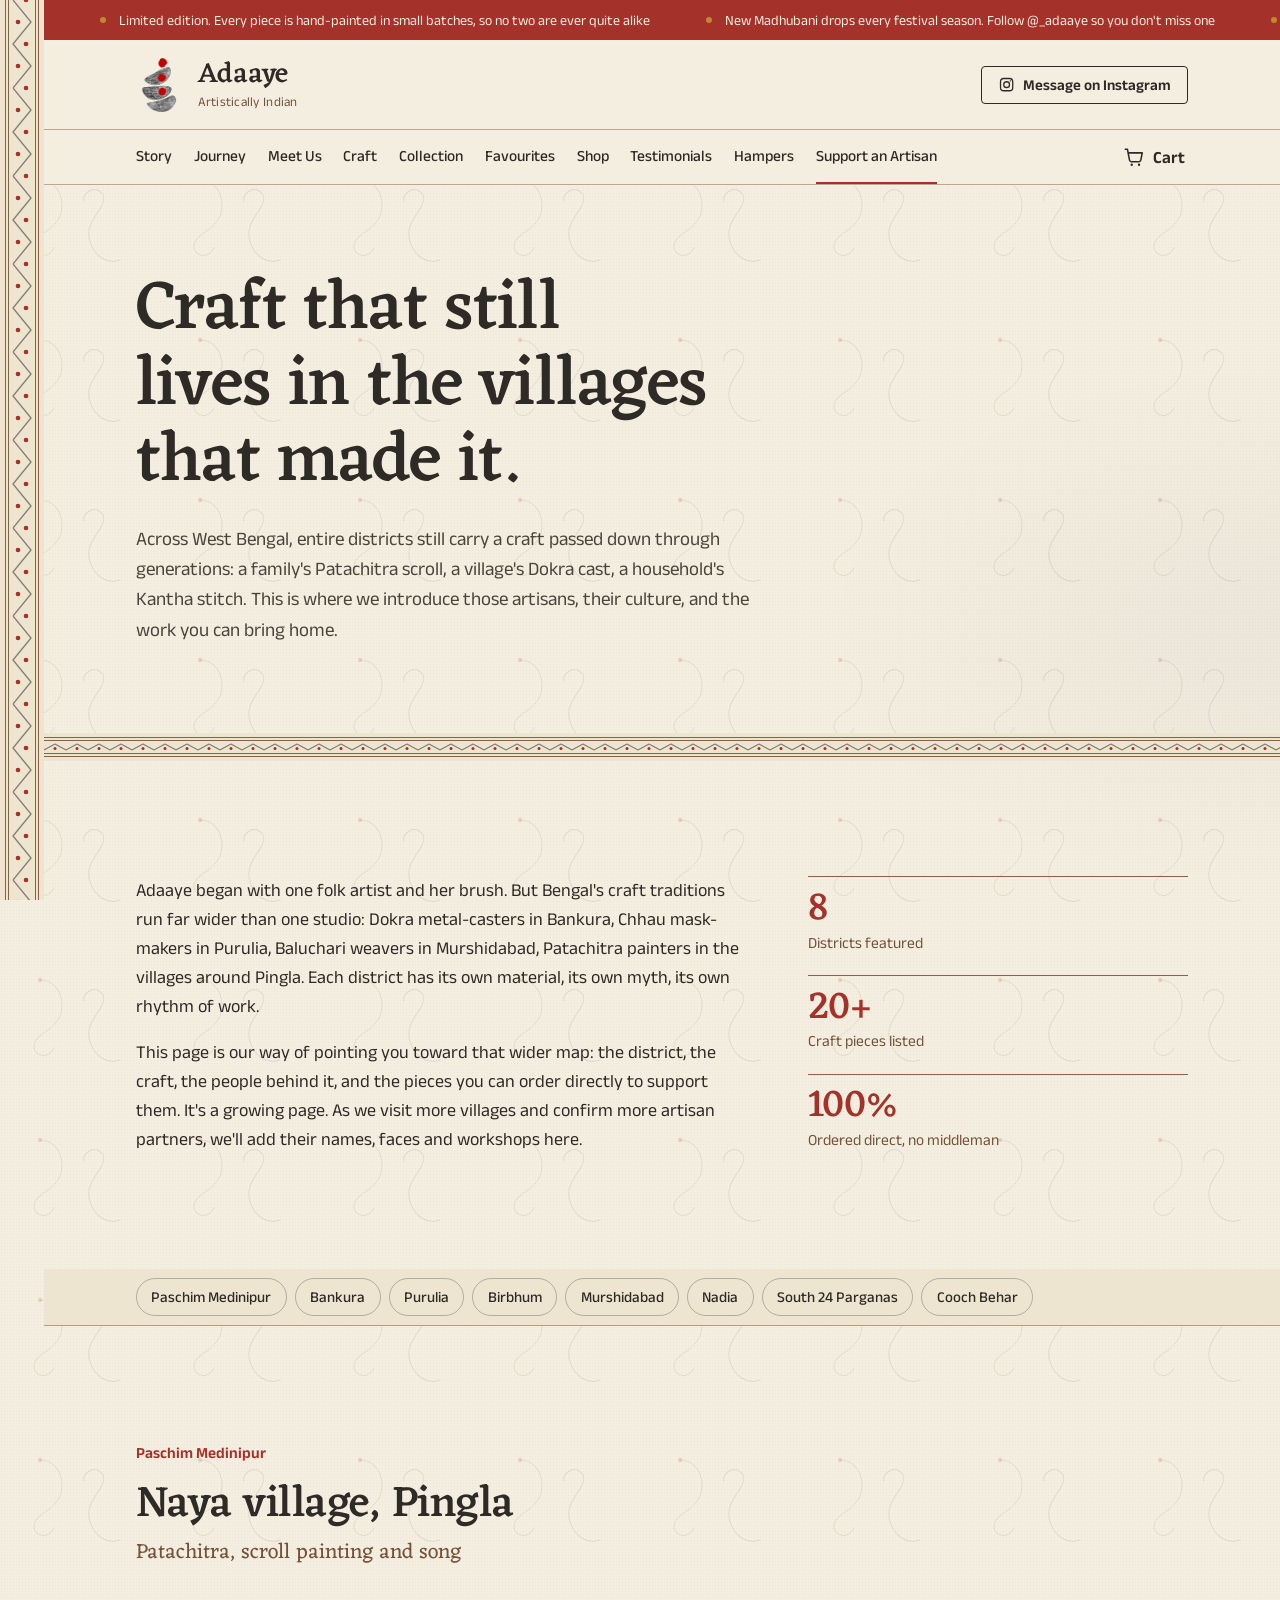
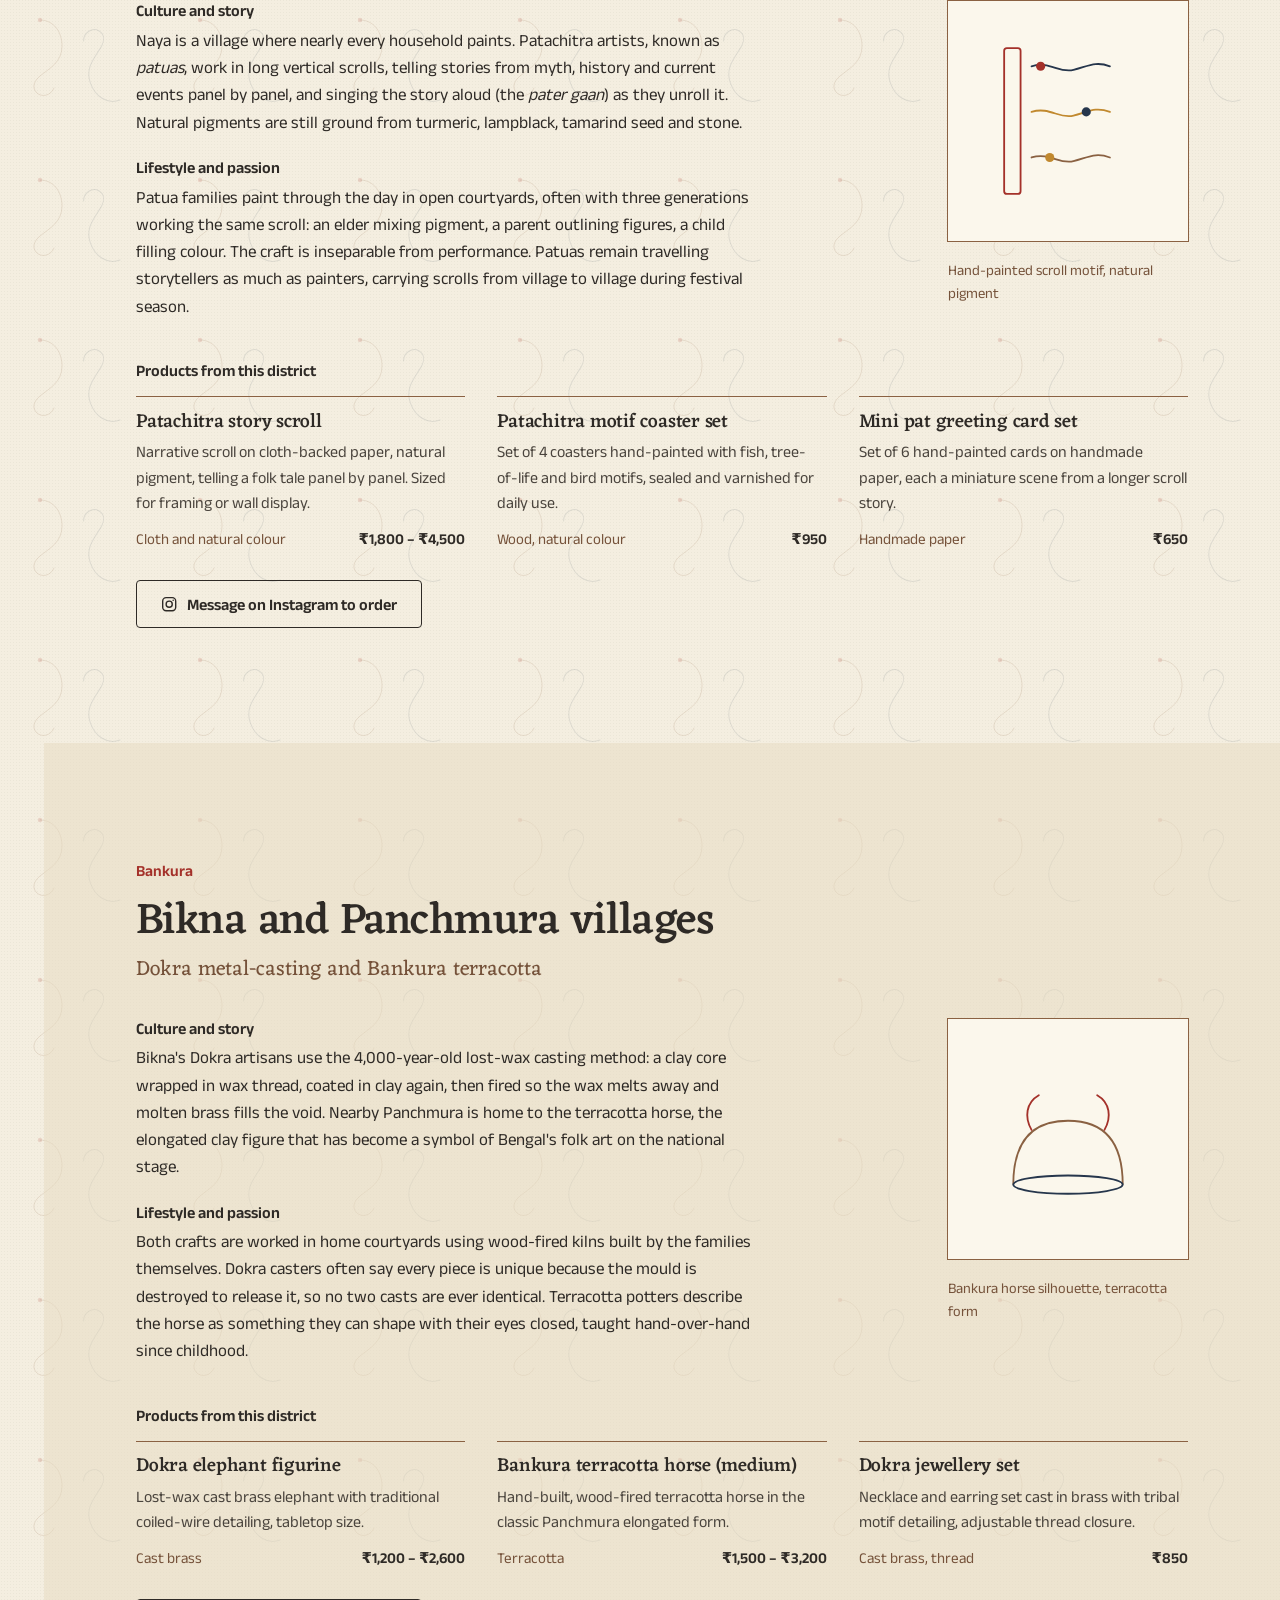
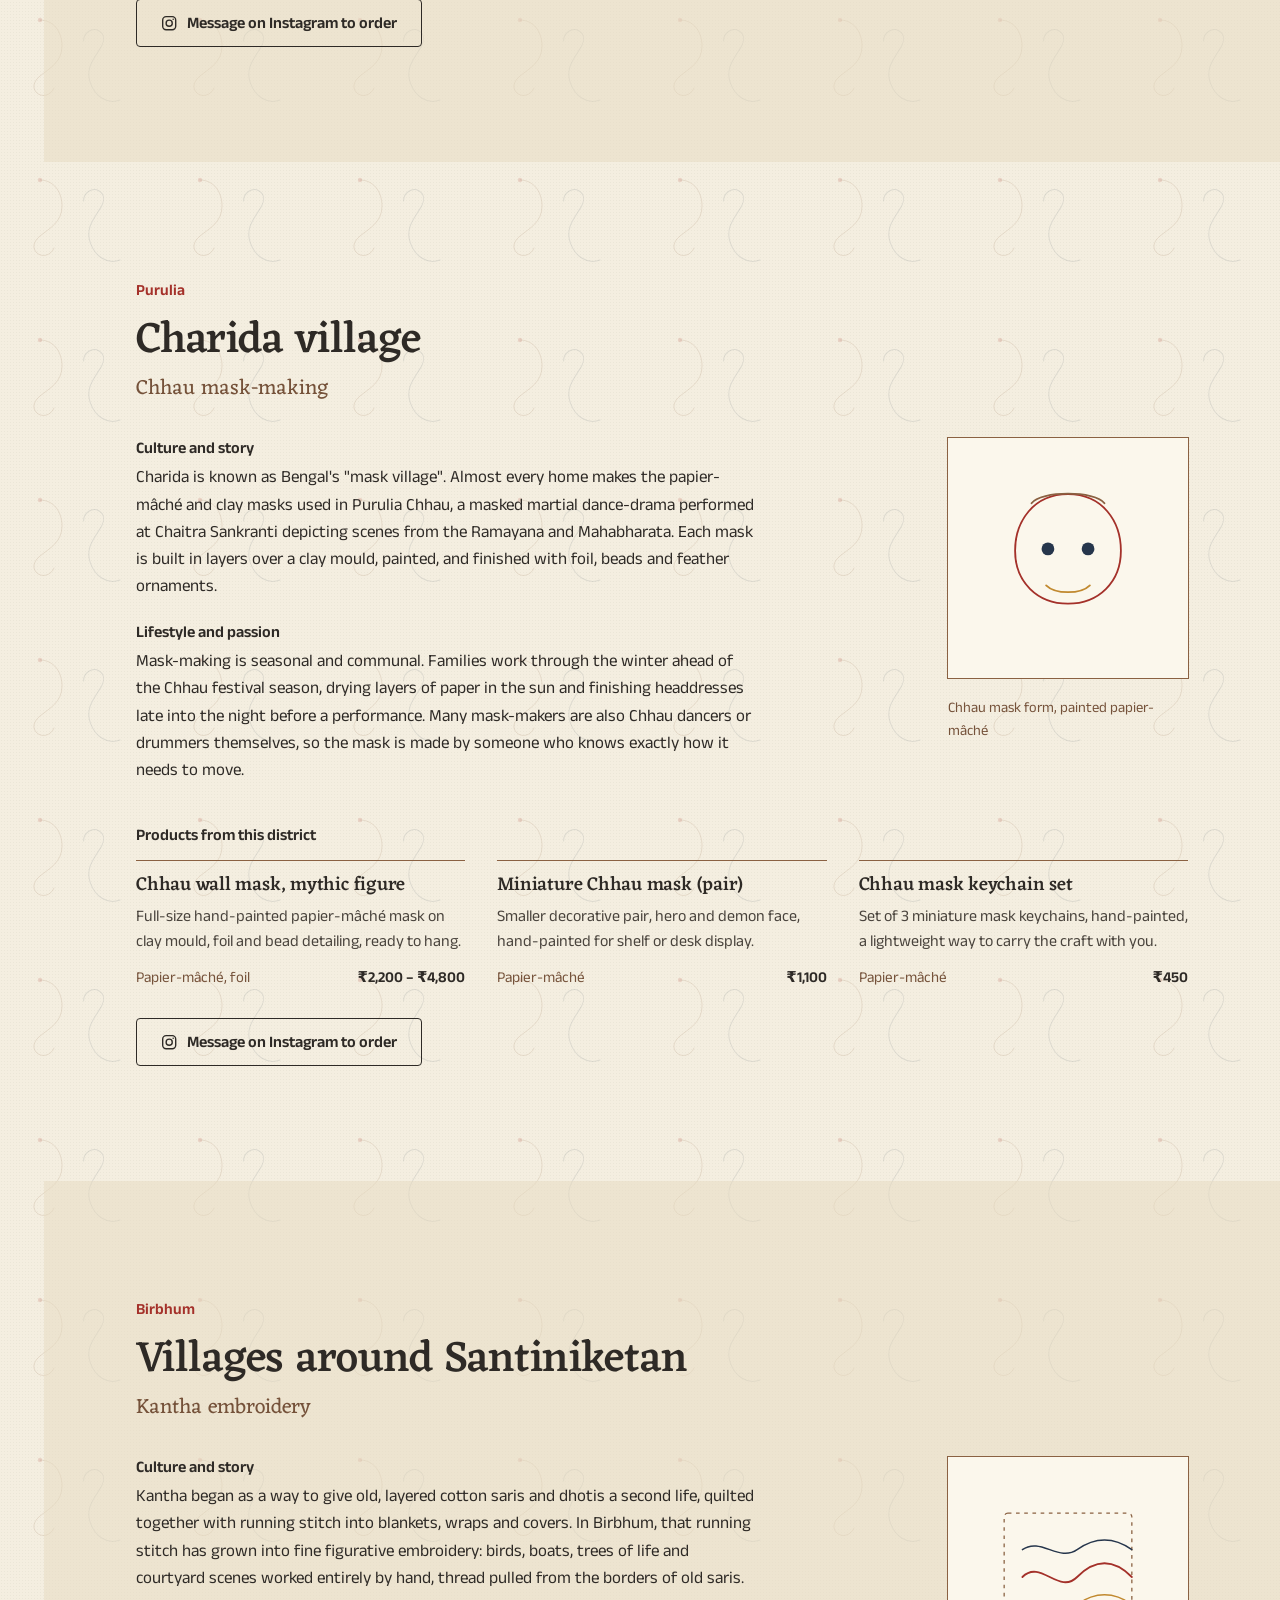
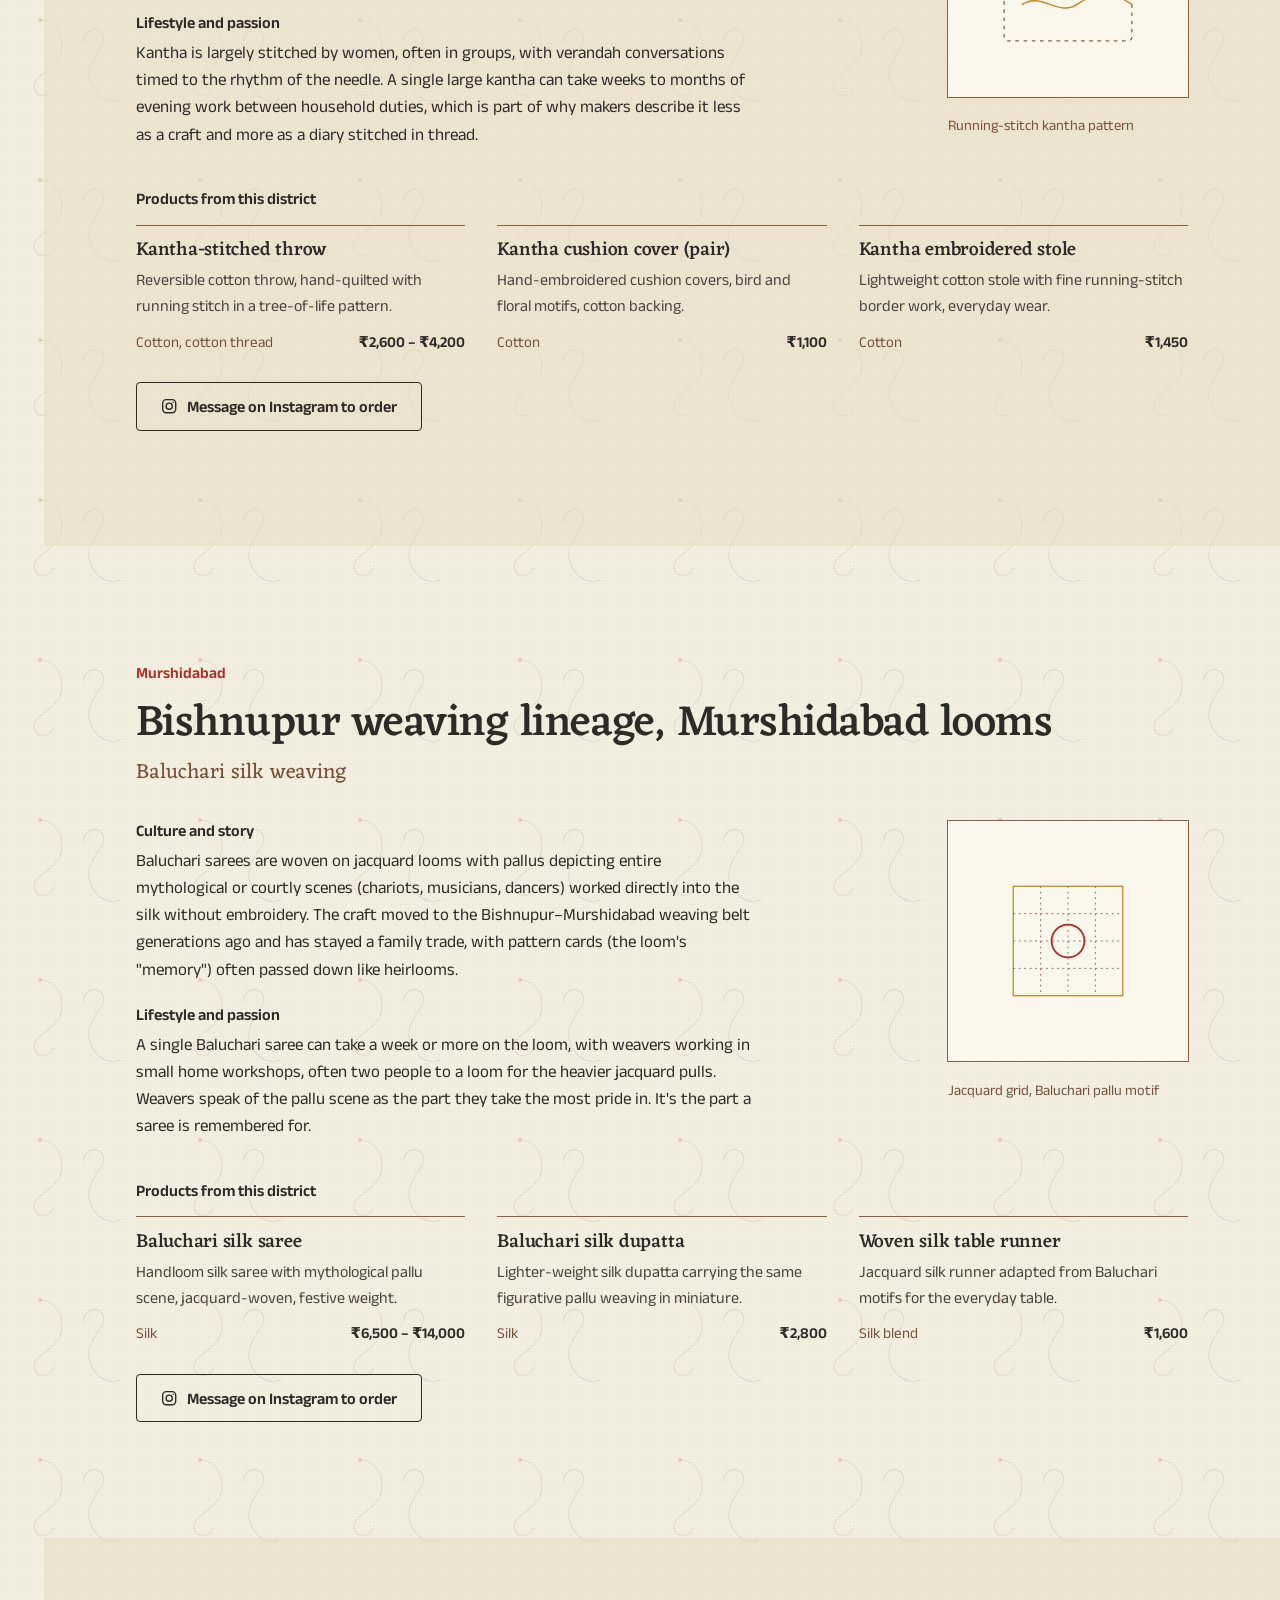
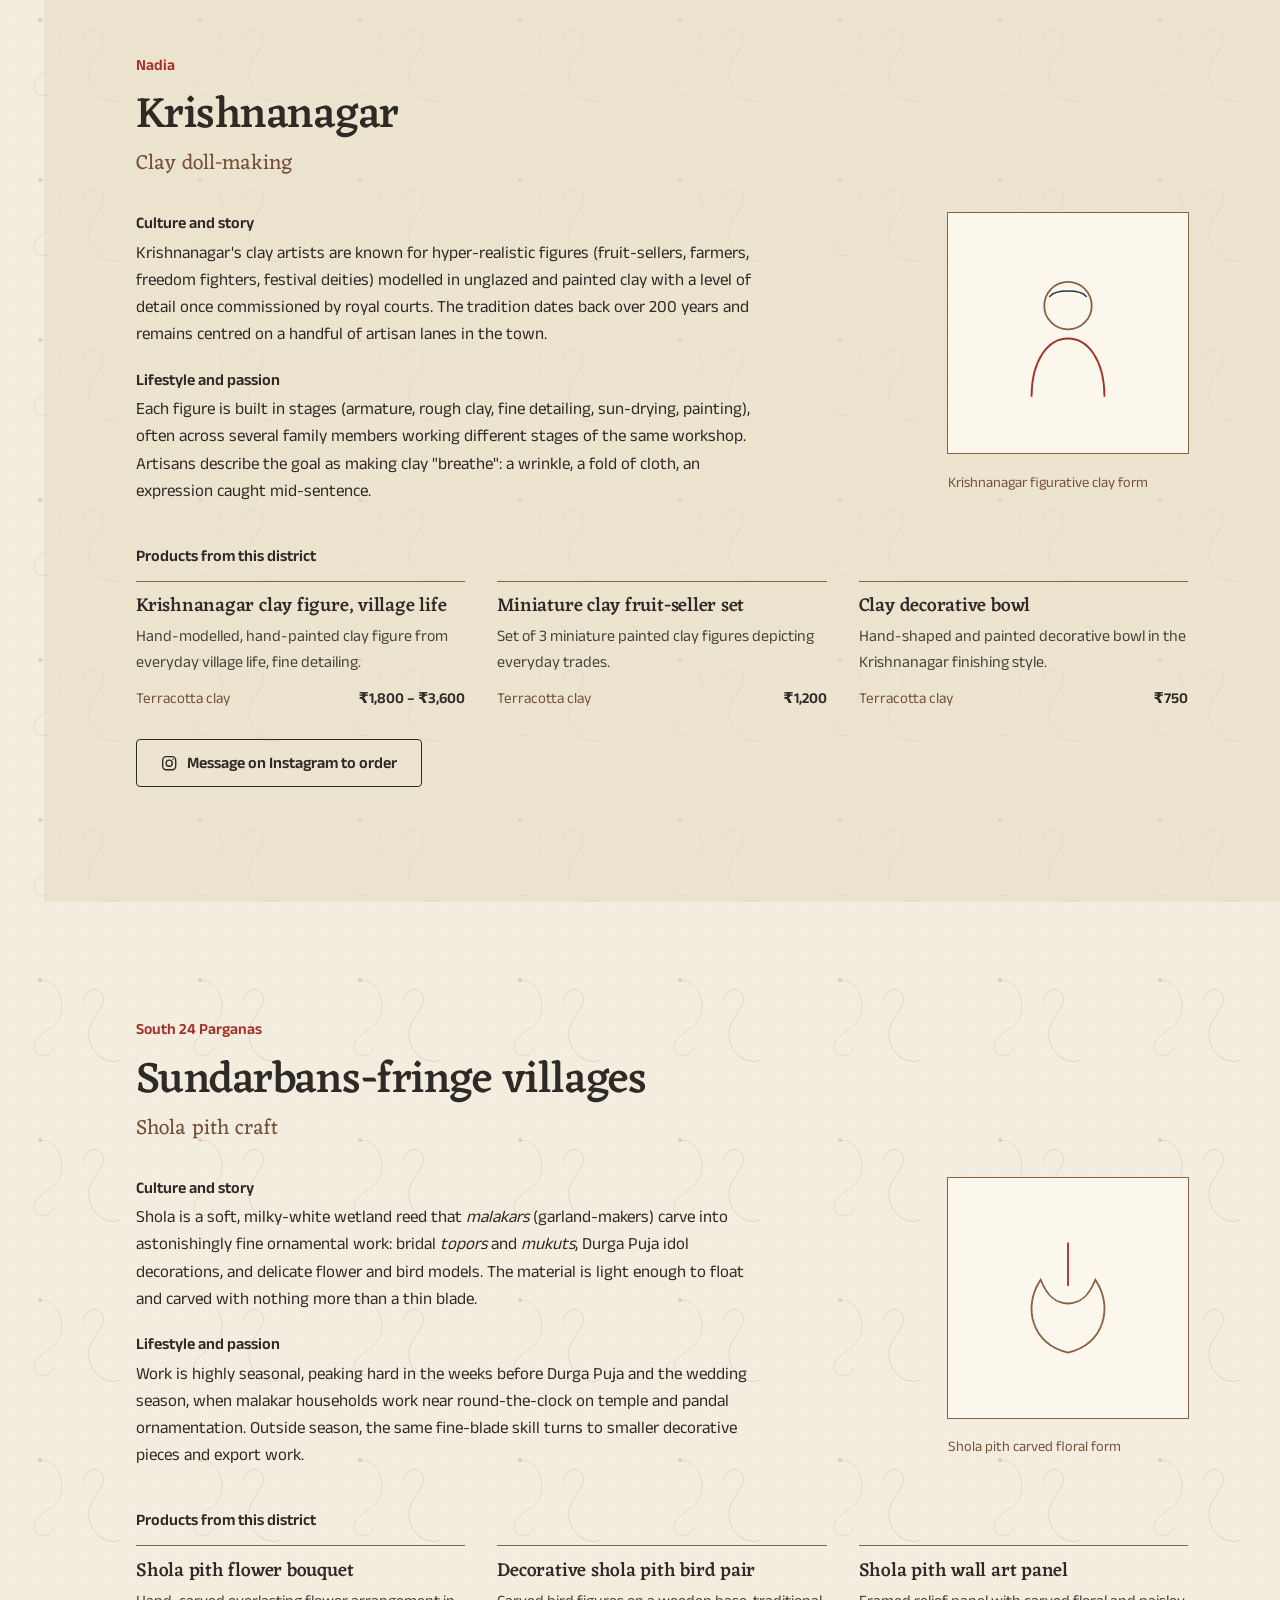
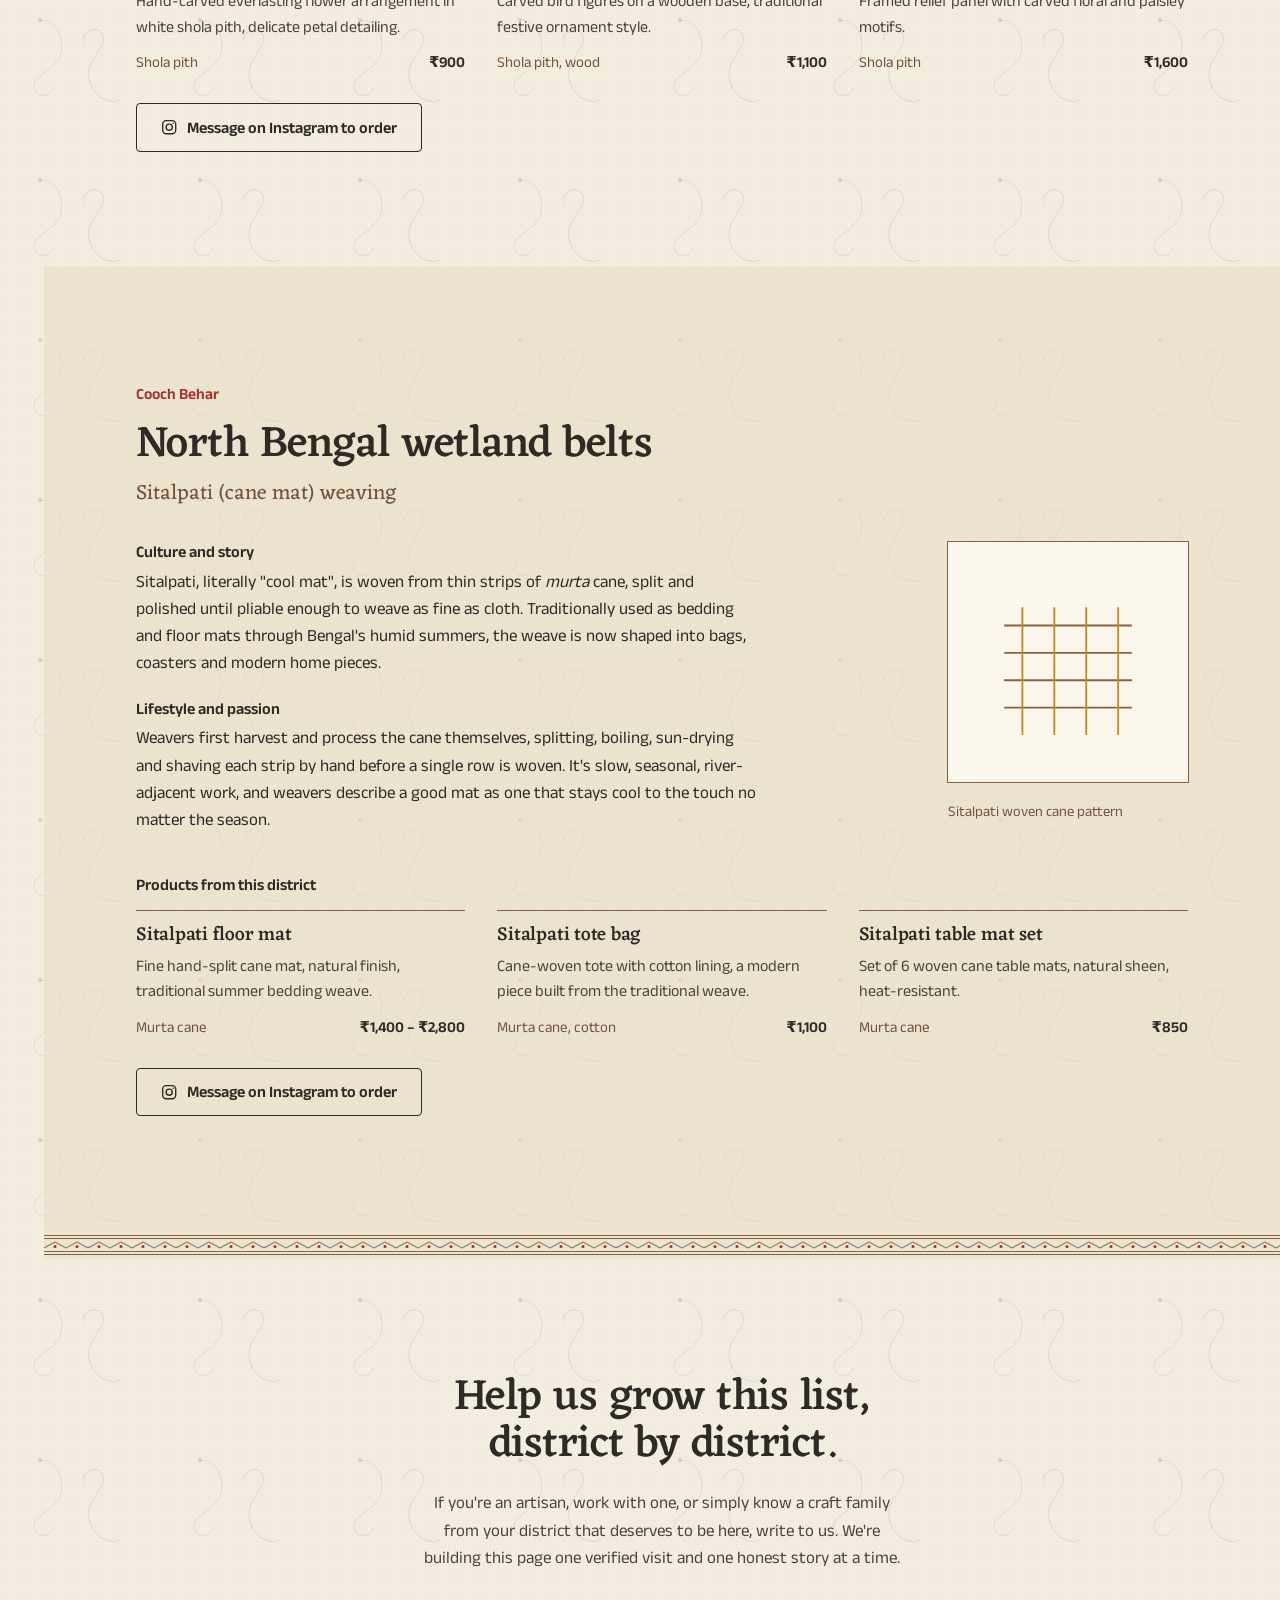
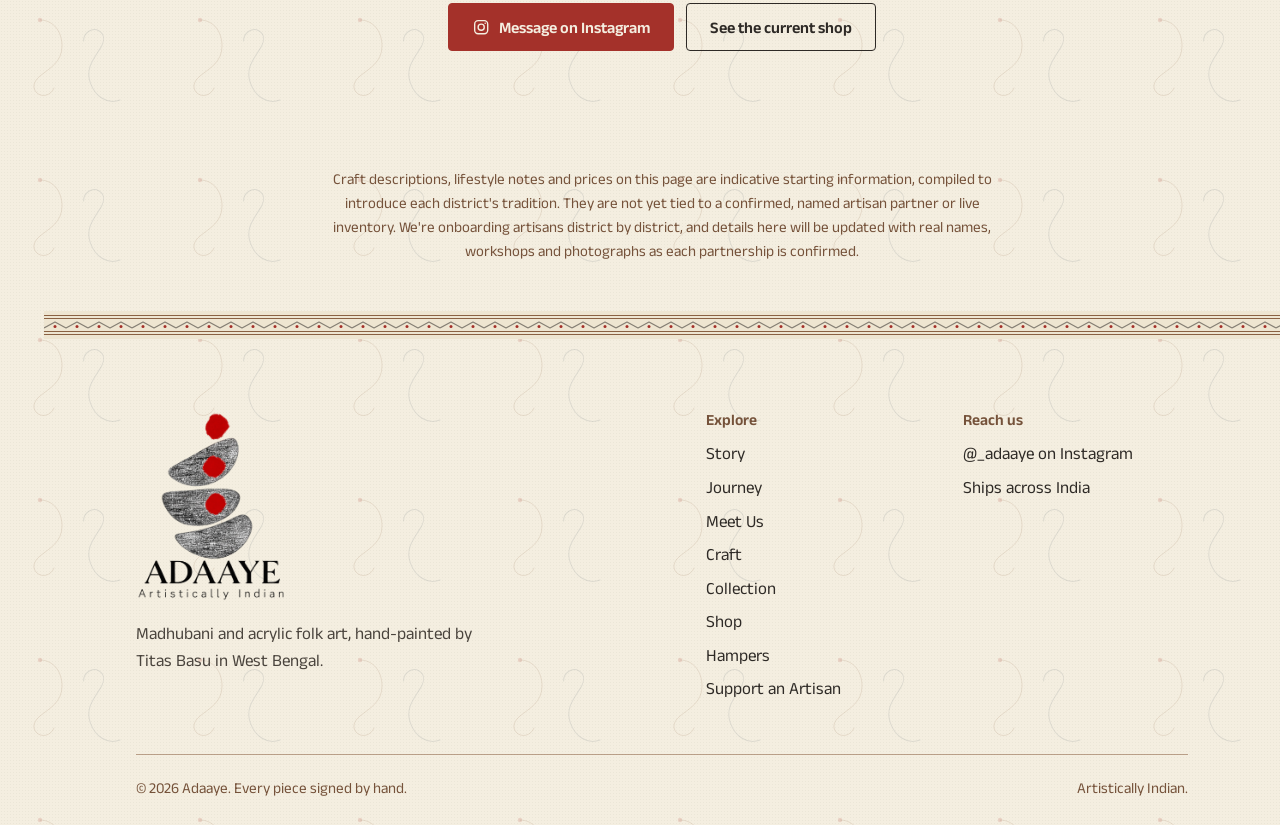
==== artisans.html @ bd091d61 "Initial commit Created from https://vercel.com/new" ====
<!DOCTYPE html>
<html lang="en">
<head>
<meta charset="UTF-8">
<meta name="viewport" content="width=device-width, initial-scale=1">
<title>Support an Artisan — Adaaye</title>
<meta name="description" content="The craft districts of West Bengal: Patachitra, Dokra, Chhau masks, Kantha, Baluchari silk, Krishnanagar clay, Shola pith and Sitalpati. Meet the traditions and order pieces that support the artisans.">
<meta property="og:title" content="Support an Artisan — Adaaye">
<meta property="og:description" content="The craft districts of West Bengal: Patachitra, Dokra, Chhau masks, Kantha, Baluchari silk, Krishnanagar clay, Shola pith and Sitalpati. Meet the traditions and order pieces that support the artisans.">
<meta property="og:image" content="assets/img/garden-bird-twin-fish.webp">
<meta name="theme-color" content="#A4312A">
<link rel="icon" type="image/png" href="assets/img/favicon.png">
<link rel="preload" href="assets/fonts/eczar-latin-wght-normal.woff2" as="font" type="font/woff2" crossorigin>
<link rel="preload" href="assets/fonts/anek-latin-latin-wght-normal.woff2" as="font" type="font/woff2" crossorigin>
<link rel="stylesheet" href="assets/css/styles.css">
</head>
<body>

<div class="announce" role="note" aria-label="Announcements">
  <div class="announce-track">
    <span>Limited edition. Every piece is hand-painted in small batches, so no two are ever quite alike</span>
    <span>New Madhubani drops every festival season. Follow @_adaaye so you don't miss one</span>
    <span>Custom hampers are open for booking. Message us to commission a piece</span>
    <span aria-hidden="true">Limited edition. Every piece is hand-painted in small batches, so no two are ever quite alike</span>
    <span aria-hidden="true">New Madhubani drops every festival season. Follow @_adaaye so you don't miss one</span>
    <span aria-hidden="true">Custom hampers are open for booking. Message us to commission a piece</span>
  </div>
</div>

<header class="masthead">
  <div class="wrap">
    <a class="brand" href="index.html" aria-label="Adaaye, home">
      <img src="assets/img/logo-mark.webp" alt="" width="459" height="516">
      <span class="brand-name">Adaaye<small>Artistically Indian</small></span>
    </a>
    <div class="masthead-actions">
      <a class="btn btn--small" data-wa="Hi Adaaye! I'd like to place an order."><svg viewBox="0 0 24 24" fill="none" stroke="currentColor" stroke-width="1.8" stroke-linejoin="round" aria-hidden="true"><path d="M4 20l1.3-4.2A8 8 0 1 1 8.4 19L4 20z"/><path d="M9.4 8.7c-.4 2.5 3 5.9 5.6 5.8l.9-1.3-1.6-1-.9.7c-.9-.4-1.8-1.3-2.2-2.2l.7-.9-1-1.6-1.5.5z" fill="currentColor" stroke="none"/></svg>Order on WhatsApp</a>
      <a class="btn btn--line btn--small" data-ig href="https://instagram.com/_adaaye"><svg viewBox="0 0 24 24" fill="none" stroke="currentColor" stroke-width="1.8" aria-hidden="true"><rect x="3.5" y="3.5" width="17" height="17" rx="4.5"/><circle cx="12" cy="12" r="4"/><circle cx="17.2" cy="6.8" r="1" fill="currentColor" stroke="none"/></svg>Message on Instagram</a>
    </div>
  </div>
</header>

<nav class="navbar" aria-label="Main">
  <div class="wrap">
    <button class="menu-btn" type="button" aria-expanded="false" aria-controls="navLinks">Menu</button>
    <ul class="nav-links" id="navLinks">
      <li><a href="index.html#story">Story</a></li>
      <li><a href="index.html#journey">Journey</a></li>
      <li><a href="meet.html">Meet Us</a></li>
      <li><a href="index.html#craft">Craft</a></li>
      <li><a href="index.html#collection">Collection</a></li>
      <li><a href="index.html#favourites">Favourites</a></li>
      <li><a href="index.html#shop">Shop</a></li>
      <li><a href="index.html#testimonials">Testimonials</a></li>
      <li><a href="index.html#hampers">Hampers</a></li>
      <li><a href="artisans.html" aria-current="page">Support an Artisan</a></li>
      <li class="nav-ig"><a data-ig href="https://instagram.com/_adaaye">Message on Instagram</a></li>
      <li class="nav-ig"><a data-wa="Hi Adaaye! I'd like to place an order." data-hide-parent>Order on WhatsApp</a></li>
    </ul>
    <button class="cart-btn" type="button" data-cart-open aria-label="Open cart">
      <svg viewBox="0 0 24 24" fill="none" stroke="currentColor" stroke-width="1.7" stroke-linecap="round" stroke-linejoin="round" aria-hidden="true"><path d="M2.5 3.5h2.3l2.3 12a2 2 0 0 0 2 1.6h8.3a2 2 0 0 0 2-1.6L21 7.5H5.6"/><circle cx="9.5" cy="20.5" r="1.3" fill="currentColor" stroke="none"/><circle cx="17.5" cy="20.5" r="1.3" fill="currentColor" stroke="none"/></svg><span>Cart</span><span class="cart-count" data-cart-count hidden>0</span>
    </button>
  </div>
</nav>

<main>

<section class="page-top">
  <div class="wrap">
    <h1>Craft that still lives in the villages that made it.</h1>
    <p class="lede">Across West Bengal, entire districts still carry a craft passed down through generations: a family's Patachitra scroll, a village's Dokra cast, a household's Kantha stitch. This is where we introduce those artisans, their culture, and the work you can bring home.</p>
  </div>
</section>
<div class="band" aria-hidden="true"></div>

<section class="panel">
  <div class="wrap">
    <h2 class="sr-only">Why this page exists</h2>
    <div class="mission">
      <div>
        <p>Adaaye began with one folk artist and her brush. But Bengal's craft traditions run far wider than one studio: Dokra metal-casters in Bankura, Chhau mask-makers in Purulia, Baluchari weavers in Murshidabad, Patachitra painters in the villages around Pingla. Each district has its own material, its own myth, its own rhythm of work.</p>
        <p>This page is our way of pointing you toward that wider map: the district, the craft, the people behind it, and the pieces you can order directly to support them. It's a growing page. As we visit more villages and confirm more artisan partners, we'll add their names, faces and workshops here.</p>
      </div>
      <ul class="facts">
        <li><b>8</b><span>Districts featured</span></li>
        <li><b>20+</b><span>Craft pieces listed</span></li>
        <li><b>100%</b><span>Ordered direct, no middleman</span></li>
      </ul>
    </div>
  </div>
</section>

<nav class="district-nav" aria-label="Districts">
  <div class="wrap">
    <ul>
      <li><a href="#medinipur">Paschim Medinipur</a></li>
      <li><a href="#bankura">Bankura</a></li>
      <li><a href="#purulia">Purulia</a></li>
      <li><a href="#birbhum">Birbhum</a></li>
      <li><a href="#murshidabad">Murshidabad</a></li>
      <li><a href="#nadia">Nadia</a></li>
      <li><a href="#24parganas">South 24 Parganas</a></li>
      <li><a href="#coochbehar">Cooch Behar</a></li>
    </ul>
  </div>
</nav>

<section class="panel district" id="medinipur">
  <div class="wrap">
    <p class="district-place">Paschim Medinipur</p>
    <h2>Naya village, Pingla</h2>
    <p class="district-craft">Patachitra, scroll painting and song</p>
    <div class="district-body">
      <div class="district-copy">
        <h3>Culture and story</h3>
        <p>Naya is a village where nearly every household paints. Patachitra artists, known as <em>patuas</em>, work in long vertical scrolls, telling stories from myth, history and current events panel by panel, and singing the story aloud (the <em>pater gaan</em>) as they unroll it. Natural pigments are still ground from turmeric, lampblack, tamarind seed and stone.</p>
        <h3>Lifestyle and passion</h3>
        <p>Patua families paint through the day in open courtyards, often with three generations working the same scroll: an elder mixing pigment, a parent outlining figures, a child filling colour. The craft is inseparable from performance. Patuas remain travelling storytellers as much as painters, carrying scrolls from village to village during festival season.</p>
      </div>
      <figure class="motif">
        <svg viewBox="0 0 200 200" fill="none" role="img" aria-label="Hand-painted scroll motif, natural pigment"><rect x="30" y="20" width="18" height="160" rx="3" stroke="#A4312A" stroke-width="2"/><path d="M60 40c20-6 30 8 46 4s24-10 40-4" stroke="#26364C" stroke-width="2" stroke-linecap="round"/><path d="M60 90c20-6 30 8 46 4s24-10 40-4" stroke="#C1892F" stroke-width="2" stroke-linecap="round"/><path d="M60 140c20-6 30 8 46 4s24-10 40-4" stroke="#8A6142" stroke-width="2" stroke-linecap="round"/><circle cx="70" cy="40" r="5" fill="#A4312A"/><circle cx="120" cy="90" r="5" fill="#26364C"/><circle cx="80" cy="140" r="5" fill="#C1892F"/></svg>
        <figcaption>Hand-painted scroll motif, natural pigment</figcaption>
      </figure>
    </div>
    <div class="wares">
      <h3>Products from this district</h3>
      <ul>
          <li>
            <h4>Patachitra story scroll</h4>
            <p>Narrative scroll on cloth-backed paper, natural pigment, telling a folk tale panel by panel. Sized for framing or wall display.</p>
            <div class="meta"><span>Cloth and natural colour</span><b>₹1,800 – ₹4,500</b></div>
          </li>
          <li>
            <h4>Patachitra motif coaster set</h4>
            <p>Set of 4 coasters hand-painted with fish, tree-of-life and bird motifs, sealed and varnished for daily use.</p>
            <div class="meta"><span>Wood, natural colour</span><b>₹950</b></div>
          </li>
          <li>
            <h4>Mini pat greeting card set</h4>
            <p>Set of 6 hand-painted cards on handmade paper, each a miniature scene from a longer scroll story.</p>
            <div class="meta"><span>Handmade paper</span><b>₹650</b></div>
          </li>
      </ul>
      <div class="btn-row">
        <a class="btn" data-wa="Hi Adaaye! I'd like to order a craft piece from Paschim Medinipur (Patachitra, scroll painting and song)."><svg viewBox="0 0 24 24" fill="none" stroke="currentColor" stroke-width="1.8" stroke-linejoin="round" aria-hidden="true"><path d="M4 20l1.3-4.2A8 8 0 1 1 8.4 19L4 20z"/><path d="M9.4 8.7c-.4 2.5 3 5.9 5.6 5.8l.9-1.3-1.6-1-.9.7c-.9-.4-1.8-1.3-2.2-2.2l.7-.9-1-1.6-1.5.5z" fill="currentColor" stroke="none"/></svg>Order on WhatsApp</a>
        <a class="btn btn--line" data-ig href="https://instagram.com/_adaaye"><svg viewBox="0 0 24 24" fill="none" stroke="currentColor" stroke-width="1.8" aria-hidden="true"><rect x="3.5" y="3.5" width="17" height="17" rx="4.5"/><circle cx="12" cy="12" r="4"/><circle cx="17.2" cy="6.8" r="1" fill="currentColor" stroke="none"/></svg>Message on Instagram to order</a>
      </div>
    </div>
  </div>
</section>
<section class="panel district" id="bankura">
  <div class="wrap">
    <p class="district-place">Bankura</p>
    <h2>Bikna and Panchmura villages</h2>
    <p class="district-craft">Dokra metal-casting and Bankura terracotta</p>
    <div class="district-body">
      <div class="district-copy">
        <h3>Culture and story</h3>
        <p>Bikna's Dokra artisans use the 4,000-year-old lost-wax casting method: a clay core wrapped in wax thread, coated in clay again, then fired so the wax melts away and molten brass fills the void. Nearby Panchmura is home to the terracotta horse, the elongated clay figure that has become a symbol of Bengal's folk art on the national stage.</p>
        <h3>Lifestyle and passion</h3>
        <p>Both crafts are worked in home courtyards using wood-fired kilns built by the families themselves. Dokra casters often say every piece is unique because the mould is destroyed to release it, so no two casts are ever identical. Terracotta potters describe the horse as something they can shape with their eyes closed, taught hand-over-hand since childhood.</p>
      </div>
      <figure class="motif">
        <svg viewBox="0 0 200 200" fill="none" role="img" aria-label="Bankura horse silhouette, terracotta form"><path d="M40 150c0-40 15-70 60-70s60 30 60 70" stroke="#8A6142" stroke-width="2"/><path d="M60 90c-8-14-6-30 8-38" stroke="#A4312A" stroke-width="2" stroke-linecap="round"/><path d="M140 90c8-14 6-30-8-38" stroke="#A4312A" stroke-width="2" stroke-linecap="round"/><ellipse cx="100" cy="150" rx="60" ry="10" stroke="#26364C" stroke-width="2"/></svg>
        <figcaption>Bankura horse silhouette, terracotta form</figcaption>
      </figure>
    </div>
    <div class="wares">
      <h3>Products from this district</h3>
      <ul>
          <li>
            <h4>Dokra elephant figurine</h4>
            <p>Lost-wax cast brass elephant with traditional coiled-wire detailing, tabletop size.</p>
            <div class="meta"><span>Cast brass</span><b>₹1,200 – ₹2,600</b></div>
          </li>
          <li>
            <h4>Bankura terracotta horse (medium)</h4>
            <p>Hand-built, wood-fired terracotta horse in the classic Panchmura elongated form.</p>
            <div class="meta"><span>Terracotta</span><b>₹1,500 – ₹3,200</b></div>
          </li>
          <li>
            <h4>Dokra jewellery set</h4>
            <p>Necklace and earring set cast in brass with tribal motif detailing, adjustable thread closure.</p>
            <div class="meta"><span>Cast brass, thread</span><b>₹850</b></div>
          </li>
      </ul>
      <div class="btn-row">
        <a class="btn" data-wa="Hi Adaaye! I'd like to order a craft piece from Bankura (Dokra metal-casting and Bankura terracotta)."><svg viewBox="0 0 24 24" fill="none" stroke="currentColor" stroke-width="1.8" stroke-linejoin="round" aria-hidden="true"><path d="M4 20l1.3-4.2A8 8 0 1 1 8.4 19L4 20z"/><path d="M9.4 8.7c-.4 2.5 3 5.9 5.6 5.8l.9-1.3-1.6-1-.9.7c-.9-.4-1.8-1.3-2.2-2.2l.7-.9-1-1.6-1.5.5z" fill="currentColor" stroke="none"/></svg>Order on WhatsApp</a>
        <a class="btn btn--line" data-ig href="https://instagram.com/_adaaye"><svg viewBox="0 0 24 24" fill="none" stroke="currentColor" stroke-width="1.8" aria-hidden="true"><rect x="3.5" y="3.5" width="17" height="17" rx="4.5"/><circle cx="12" cy="12" r="4"/><circle cx="17.2" cy="6.8" r="1" fill="currentColor" stroke="none"/></svg>Message on Instagram to order</a>
      </div>
    </div>
  </div>
</section>
<section class="panel district" id="purulia">
  <div class="wrap">
    <p class="district-place">Purulia</p>
    <h2>Charida village</h2>
    <p class="district-craft">Chhau mask-making</p>
    <div class="district-body">
      <div class="district-copy">
        <h3>Culture and story</h3>
        <p>Charida is known as Bengal's "mask village". Almost every home makes the papier-mâché and clay masks used in Purulia Chhau, a masked martial dance-drama performed at Chaitra Sankranti depicting scenes from the Ramayana and Mahabharata. Each mask is built in layers over a clay mould, painted, and finished with foil, beads and feather ornaments.</p>
        <h3>Lifestyle and passion</h3>
        <p>Mask-making is seasonal and communal. Families work through the winter ahead of the Chhau festival season, drying layers of paper in the sun and finishing headdresses late into the night before a performance. Many mask-makers are also Chhau dancers or drummers themselves, so the mask is made by someone who knows exactly how it needs to move.</p>
      </div>
      <figure class="motif">
        <svg viewBox="0 0 200 200" fill="none" role="img" aria-label="Chhau mask form, painted papier-mâché"><path d="M100 30c-38 0-58 30-58 62 0 34 24 58 58 58s58-24 58-58c0-32-20-62-58-62Z" stroke="#A4312A" stroke-width="2"/><circle cx="78" cy="90" r="7" fill="#26364C"/><circle cx="122" cy="90" r="7" fill="#26364C"/><path d="M76 130c10 10 38 10 48 0" stroke="#C1892F" stroke-width="2" stroke-linecap="round"/><path d="M60 40c10-14 70-14 80 0" stroke="#8A6142" stroke-width="2" stroke-linecap="round"/></svg>
        <figcaption>Chhau mask form, painted papier-mâché</figcaption>
      </figure>
    </div>
    <div class="wares">
      <h3>Products from this district</h3>
      <ul>
          <li>
            <h4>Chhau wall mask, mythic figure</h4>
            <p>Full-size hand-painted papier-mâché mask on clay mould, foil and bead detailing, ready to hang.</p>
            <div class="meta"><span>Papier-mâché, foil</span><b>₹2,200 – ₹4,800</b></div>
          </li>
          <li>
            <h4>Miniature Chhau mask (pair)</h4>
            <p>Smaller decorative pair, hero and demon face, hand-painted for shelf or desk display.</p>
            <div class="meta"><span>Papier-mâché</span><b>₹1,100</b></div>
          </li>
          <li>
            <h4>Chhau mask keychain set</h4>
            <p>Set of 3 miniature mask keychains, hand-painted, a lightweight way to carry the craft with you.</p>
            <div class="meta"><span>Papier-mâché</span><b>₹450</b></div>
          </li>
      </ul>
      <div class="btn-row">
        <a class="btn" data-wa="Hi Adaaye! I'd like to order a craft piece from Purulia (Chhau mask-making)."><svg viewBox="0 0 24 24" fill="none" stroke="currentColor" stroke-width="1.8" stroke-linejoin="round" aria-hidden="true"><path d="M4 20l1.3-4.2A8 8 0 1 1 8.4 19L4 20z"/><path d="M9.4 8.7c-.4 2.5 3 5.9 5.6 5.8l.9-1.3-1.6-1-.9.7c-.9-.4-1.8-1.3-2.2-2.2l.7-.9-1-1.6-1.5.5z" fill="currentColor" stroke="none"/></svg>Order on WhatsApp</a>
        <a class="btn btn--line" data-ig href="https://instagram.com/_adaaye"><svg viewBox="0 0 24 24" fill="none" stroke="currentColor" stroke-width="1.8" aria-hidden="true"><rect x="3.5" y="3.5" width="17" height="17" rx="4.5"/><circle cx="12" cy="12" r="4"/><circle cx="17.2" cy="6.8" r="1" fill="currentColor" stroke="none"/></svg>Message on Instagram to order</a>
      </div>
    </div>
  </div>
</section>
<section class="panel district" id="birbhum">
  <div class="wrap">
    <p class="district-place">Birbhum</p>
    <h2>Villages around Santiniketan</h2>
    <p class="district-craft">Kantha embroidery</p>
    <div class="district-body">
      <div class="district-copy">
        <h3>Culture and story</h3>
        <p>Kantha began as a way to give old, layered cotton saris and dhotis a second life, quilted together with running stitch into blankets, wraps and covers. In Birbhum, that running stitch has grown into fine figurative embroidery: birds, boats, trees of life and courtyard scenes worked entirely by hand, thread pulled from the borders of old saris.</p>
        <h3>Lifestyle and passion</h3>
        <p>Kantha is largely stitched by women, often in groups, with verandah conversations timed to the rhythm of the needle. A single large kantha can take weeks to months of evening work between household duties, which is part of why makers describe it less as a craft and more as a diary stitched in thread.</p>
      </div>
      <figure class="motif">
        <svg viewBox="0 0 200 200" fill="none" role="img" aria-label="Running-stitch kantha pattern"><rect x="30" y="30" width="140" height="140" rx="4" stroke="#8A6142" stroke-width="1.4" stroke-dasharray="4 5"/><path d="M50 100c20-20 40 20 60 0s40-20 60 0" stroke="#A4312A" stroke-width="2" stroke-linecap="round"/><path d="M50 70c20-14 40 14 60 0s40-14 60 0" stroke="#26364C" stroke-width="1.6" stroke-linecap="round"/><path d="M50 130c20-14 40 14 60 0s40-14 60 0" stroke="#C1892F" stroke-width="1.6" stroke-linecap="round"/></svg>
        <figcaption>Running-stitch kantha pattern</figcaption>
      </figure>
    </div>
    <div class="wares">
      <h3>Products from this district</h3>
      <ul>
          <li>
            <h4>Kantha-stitched throw</h4>
            <p>Reversible cotton throw, hand-quilted with running stitch in a tree-of-life pattern.</p>
            <div class="meta"><span>Cotton, cotton thread</span><b>₹2,600 – ₹4,200</b></div>
          </li>
          <li>
            <h4>Kantha cushion cover (pair)</h4>
            <p>Hand-embroidered cushion covers, bird and floral motifs, cotton backing.</p>
            <div class="meta"><span>Cotton</span><b>₹1,100</b></div>
          </li>
          <li>
            <h4>Kantha embroidered stole</h4>
            <p>Lightweight cotton stole with fine running-stitch border work, everyday wear.</p>
            <div class="meta"><span>Cotton</span><b>₹1,450</b></div>
          </li>
      </ul>
      <div class="btn-row">
        <a class="btn" data-wa="Hi Adaaye! I'd like to order a craft piece from Birbhum (Kantha embroidery)."><svg viewBox="0 0 24 24" fill="none" stroke="currentColor" stroke-width="1.8" stroke-linejoin="round" aria-hidden="true"><path d="M4 20l1.3-4.2A8 8 0 1 1 8.4 19L4 20z"/><path d="M9.4 8.7c-.4 2.5 3 5.9 5.6 5.8l.9-1.3-1.6-1-.9.7c-.9-.4-1.8-1.3-2.2-2.2l.7-.9-1-1.6-1.5.5z" fill="currentColor" stroke="none"/></svg>Order on WhatsApp</a>
        <a class="btn btn--line" data-ig href="https://instagram.com/_adaaye"><svg viewBox="0 0 24 24" fill="none" stroke="currentColor" stroke-width="1.8" aria-hidden="true"><rect x="3.5" y="3.5" width="17" height="17" rx="4.5"/><circle cx="12" cy="12" r="4"/><circle cx="17.2" cy="6.8" r="1" fill="currentColor" stroke="none"/></svg>Message on Instagram to order</a>
      </div>
    </div>
  </div>
</section>
<section class="panel district" id="murshidabad">
  <div class="wrap">
    <p class="district-place">Murshidabad</p>
    <h2>Bishnupur weaving lineage, Murshidabad looms</h2>
    <p class="district-craft">Baluchari silk weaving</p>
    <div class="district-body">
      <div class="district-copy">
        <h3>Culture and story</h3>
        <p>Baluchari sarees are woven on jacquard looms with pallus depicting entire mythological or courtly scenes (chariots, musicians, dancers) worked directly into the silk without embroidery. The craft moved to the Bishnupur–Murshidabad weaving belt generations ago and has stayed a family trade, with pattern cards (the loom's "memory") often passed down like heirlooms.</p>
        <h3>Lifestyle and passion</h3>
        <p>A single Baluchari saree can take a week or more on the loom, with weavers working in small home workshops, often two people to a loom for the heavier jacquard pulls. Weavers speak of the pallu scene as the part they take the most pride in. It's the part a saree is remembered for.</p>
      </div>
      <figure class="motif">
        <svg viewBox="0 0 200 200" fill="none" role="img" aria-label="Jacquard grid, Baluchari pallu motif"><rect x="40" y="40" width="120" height="120" stroke="#C1892F" stroke-width="1.4"/><path d="M40 70h120M40 100h120M40 130h120" stroke="#8A6142" stroke-width="1" stroke-dasharray="2 4"/><path d="M70 40v120M100 40v120M130 40v120" stroke="#8A6142" stroke-width="1" stroke-dasharray="2 4"/><circle cx="100" cy="100" r="18" stroke="#A4312A" stroke-width="2"/></svg>
        <figcaption>Jacquard grid, Baluchari pallu motif</figcaption>
      </figure>
    </div>
    <div class="wares">
      <h3>Products from this district</h3>
      <ul>
          <li>
            <h4>Baluchari silk saree</h4>
            <p>Handloom silk saree with mythological pallu scene, jacquard-woven, festive weight.</p>
            <div class="meta"><span>Silk</span><b>₹6,500 – ₹14,000</b></div>
          </li>
          <li>
            <h4>Baluchari silk dupatta</h4>
            <p>Lighter-weight silk dupatta carrying the same figurative pallu weaving in miniature.</p>
            <div class="meta"><span>Silk</span><b>₹2,800</b></div>
          </li>
          <li>
            <h4>Woven silk table runner</h4>
            <p>Jacquard silk runner adapted from Baluchari motifs for the everyday table.</p>
            <div class="meta"><span>Silk blend</span><b>₹1,600</b></div>
          </li>
      </ul>
      <div class="btn-row">
        <a class="btn" data-wa="Hi Adaaye! I'd like to order a craft piece from Murshidabad (Baluchari silk weaving)."><svg viewBox="0 0 24 24" fill="none" stroke="currentColor" stroke-width="1.8" stroke-linejoin="round" aria-hidden="true"><path d="M4 20l1.3-4.2A8 8 0 1 1 8.4 19L4 20z"/><path d="M9.4 8.7c-.4 2.5 3 5.9 5.6 5.8l.9-1.3-1.6-1-.9.7c-.9-.4-1.8-1.3-2.2-2.2l.7-.9-1-1.6-1.5.5z" fill="currentColor" stroke="none"/></svg>Order on WhatsApp</a>
        <a class="btn btn--line" data-ig href="https://instagram.com/_adaaye"><svg viewBox="0 0 24 24" fill="none" stroke="currentColor" stroke-width="1.8" aria-hidden="true"><rect x="3.5" y="3.5" width="17" height="17" rx="4.5"/><circle cx="12" cy="12" r="4"/><circle cx="17.2" cy="6.8" r="1" fill="currentColor" stroke="none"/></svg>Message on Instagram to order</a>
      </div>
    </div>
  </div>
</section>
<section class="panel district" id="nadia">
  <div class="wrap">
    <p class="district-place">Nadia</p>
    <h2>Krishnanagar</h2>
    <p class="district-craft">Clay doll-making</p>
    <div class="district-body">
      <div class="district-copy">
        <h3>Culture and story</h3>
        <p>Krishnanagar's clay artists are known for hyper-realistic figures (fruit-sellers, farmers, freedom fighters, festival deities) modelled in unglazed and painted clay with a level of detail once commissioned by royal courts. The tradition dates back over 200 years and remains centred on a handful of artisan lanes in the town.</p>
        <h3>Lifestyle and passion</h3>
        <p>Each figure is built in stages (armature, rough clay, fine detailing, sun-drying, painting), often across several family members working different stages of the same workshop. Artisans describe the goal as making clay "breathe": a wrinkle, a fold of cloth, an expression caught mid-sentence.</p>
      </div>
      <figure class="motif">
        <svg viewBox="0 0 200 200" fill="none" role="img" aria-label="Krishnanagar figurative clay form"><circle cx="100" cy="70" r="26" stroke="#8A6142" stroke-width="2"/><path d="M60 170c0-40 18-64 40-64s40 24 40 64" stroke="#A4312A" stroke-width="2"/><path d="M80 60c6-8 34-8 40 0" stroke="#26364C" stroke-width="1.6" stroke-linecap="round"/></svg>
        <figcaption>Krishnanagar figurative clay form</figcaption>
      </figure>
    </div>
    <div class="wares">
      <h3>Products from this district</h3>
      <ul>
          <li>
            <h4>Krishnanagar clay figure, village life</h4>
            <p>Hand-modelled, hand-painted clay figure from everyday village life, fine detailing.</p>
            <div class="meta"><span>Terracotta clay</span><b>₹1,800 – ₹3,600</b></div>
          </li>
          <li>
            <h4>Miniature clay fruit-seller set</h4>
            <p>Set of 3 miniature painted clay figures depicting everyday trades.</p>
            <div class="meta"><span>Terracotta clay</span><b>₹1,200</b></div>
          </li>
          <li>
            <h4>Clay decorative bowl</h4>
            <p>Hand-shaped and painted decorative bowl in the Krishnanagar finishing style.</p>
            <div class="meta"><span>Terracotta clay</span><b>₹750</b></div>
          </li>
      </ul>
      <div class="btn-row">
        <a class="btn" data-wa="Hi Adaaye! I'd like to order a craft piece from Nadia (Clay doll-making)."><svg viewBox="0 0 24 24" fill="none" stroke="currentColor" stroke-width="1.8" stroke-linejoin="round" aria-hidden="true"><path d="M4 20l1.3-4.2A8 8 0 1 1 8.4 19L4 20z"/><path d="M9.4 8.7c-.4 2.5 3 5.9 5.6 5.8l.9-1.3-1.6-1-.9.7c-.9-.4-1.8-1.3-2.2-2.2l.7-.9-1-1.6-1.5.5z" fill="currentColor" stroke="none"/></svg>Order on WhatsApp</a>
        <a class="btn btn--line" data-ig href="https://instagram.com/_adaaye"><svg viewBox="0 0 24 24" fill="none" stroke="currentColor" stroke-width="1.8" aria-hidden="true"><rect x="3.5" y="3.5" width="17" height="17" rx="4.5"/><circle cx="12" cy="12" r="4"/><circle cx="17.2" cy="6.8" r="1" fill="currentColor" stroke="none"/></svg>Message on Instagram to order</a>
      </div>
    </div>
  </div>
</section>
<section class="panel district" id="24parganas">
  <div class="wrap">
    <p class="district-place">South 24 Parganas</p>
    <h2>Sundarbans-fringe villages</h2>
    <p class="district-craft">Shola pith craft</p>
    <div class="district-body">
      <div class="district-copy">
        <h3>Culture and story</h3>
        <p>Shola is a soft, milky-white wetland reed that <em>malakars</em> (garland-makers) carve into astonishingly fine ornamental work: bridal <em>topors</em> and <em>mukuts</em>, Durga Puja idol decorations, and delicate flower and bird models. The material is light enough to float and carved with nothing more than a thin blade.</p>
        <h3>Lifestyle and passion</h3>
        <p>Work is highly seasonal, peaking hard in the weeks before Durga Puja and the wedding season, when malakar households work near round-the-clock on temple and pandal ornamentation. Outside season, the same fine-blade skill turns to smaller decorative pieces and export work.</p>
      </div>
      <figure class="motif">
        <svg viewBox="0 0 200 200" fill="none" role="img" aria-label="Shola pith carved floral form"><path d="M100 160c-40-10-50-50-30-80 8 20 18 26 30 26s22-6 30-26c20 30 10 70-30 80Z" stroke="#8A6142" stroke-width="2"/><path d="M100 40c0 20 0 30 0 46" stroke="#A4312A" stroke-width="2" stroke-linecap="round"/></svg>
        <figcaption>Shola pith carved floral form</figcaption>
      </figure>
    </div>
    <div class="wares">
      <h3>Products from this district</h3>
      <ul>
          <li>
            <h4>Shola pith flower bouquet</h4>
            <p>Hand-carved everlasting flower arrangement in white shola pith, delicate petal detailing.</p>
            <div class="meta"><span>Shola pith</span><b>₹900</b></div>
          </li>
          <li>
            <h4>Decorative shola pith bird pair</h4>
            <p>Carved bird figures on a wooden base, traditional festive ornament style.</p>
            <div class="meta"><span>Shola pith, wood</span><b>₹1,100</b></div>
          </li>
          <li>
            <h4>Shola pith wall art panel</h4>
            <p>Framed relief panel with carved floral and paisley motifs.</p>
            <div class="meta"><span>Shola pith</span><b>₹1,600</b></div>
          </li>
      </ul>
      <div class="btn-row">
        <a class="btn" data-wa="Hi Adaaye! I'd like to order a craft piece from South 24 Parganas (Shola pith craft)."><svg viewBox="0 0 24 24" fill="none" stroke="currentColor" stroke-width="1.8" stroke-linejoin="round" aria-hidden="true"><path d="M4 20l1.3-4.2A8 8 0 1 1 8.4 19L4 20z"/><path d="M9.4 8.7c-.4 2.5 3 5.9 5.6 5.8l.9-1.3-1.6-1-.9.7c-.9-.4-1.8-1.3-2.2-2.2l.7-.9-1-1.6-1.5.5z" fill="currentColor" stroke="none"/></svg>Order on WhatsApp</a>
        <a class="btn btn--line" data-ig href="https://instagram.com/_adaaye"><svg viewBox="0 0 24 24" fill="none" stroke="currentColor" stroke-width="1.8" aria-hidden="true"><rect x="3.5" y="3.5" width="17" height="17" rx="4.5"/><circle cx="12" cy="12" r="4"/><circle cx="17.2" cy="6.8" r="1" fill="currentColor" stroke="none"/></svg>Message on Instagram to order</a>
      </div>
    </div>
  </div>
</section>
<section class="panel district" id="coochbehar">
  <div class="wrap">
    <p class="district-place">Cooch Behar</p>
    <h2>North Bengal wetland belts</h2>
    <p class="district-craft">Sitalpati (cane mat) weaving</p>
    <div class="district-body">
      <div class="district-copy">
        <h3>Culture and story</h3>
        <p>Sitalpati, literally "cool mat", is woven from thin strips of <em>murta</em> cane, split and polished until pliable enough to weave as fine as cloth. Traditionally used as bedding and floor mats through Bengal's humid summers, the weave is now shaped into bags, coasters and modern home pieces.</p>
        <h3>Lifestyle and passion</h3>
        <p>Weavers first harvest and process the cane themselves, splitting, boiling, sun-drying and shaving each strip by hand before a single row is woven. It's slow, seasonal, river-adjacent work, and weavers describe a good mat as one that stays cool to the touch no matter the season.</p>
      </div>
      <figure class="motif">
        <svg viewBox="0 0 200 200" fill="none" role="img" aria-label="Sitalpati woven cane pattern"><path d="M30 60h140M30 90h140M30 120h140M30 150h140" stroke="#8A6142" stroke-width="2"/><path d="M50 40v140M85 40v140M120 40v140M155 40v140" stroke="#C1892F" stroke-width="2"/></svg>
        <figcaption>Sitalpati woven cane pattern</figcaption>
      </figure>
    </div>
    <div class="wares">
      <h3>Products from this district</h3>
      <ul>
          <li>
            <h4>Sitalpati floor mat</h4>
            <p>Fine hand-split cane mat, natural finish, traditional summer bedding weave.</p>
            <div class="meta"><span>Murta cane</span><b>₹1,400 – ₹2,800</b></div>
          </li>
          <li>
            <h4>Sitalpati tote bag</h4>
            <p>Cane-woven tote with cotton lining, a modern piece built from the traditional weave.</p>
            <div class="meta"><span>Murta cane, cotton</span><b>₹1,100</b></div>
          </li>
          <li>
            <h4>Sitalpati table mat set</h4>
            <p>Set of 6 woven cane table mats, natural sheen, heat-resistant.</p>
            <div class="meta"><span>Murta cane</span><b>₹850</b></div>
          </li>
      </ul>
      <div class="btn-row">
        <a class="btn" data-wa="Hi Adaaye! I'd like to order a craft piece from Cooch Behar (Sitalpati (cane mat) weaving)."><svg viewBox="0 0 24 24" fill="none" stroke="currentColor" stroke-width="1.8" stroke-linejoin="round" aria-hidden="true"><path d="M4 20l1.3-4.2A8 8 0 1 1 8.4 19L4 20z"/><path d="M9.4 8.7c-.4 2.5 3 5.9 5.6 5.8l.9-1.3-1.6-1-.9.7c-.9-.4-1.8-1.3-2.2-2.2l.7-.9-1-1.6-1.5.5z" fill="currentColor" stroke="none"/></svg>Order on WhatsApp</a>
        <a class="btn btn--line" data-ig href="https://instagram.com/_adaaye"><svg viewBox="0 0 24 24" fill="none" stroke="currentColor" stroke-width="1.8" aria-hidden="true"><rect x="3.5" y="3.5" width="17" height="17" rx="4.5"/><circle cx="12" cy="12" r="4"/><circle cx="17.2" cy="6.8" r="1" fill="currentColor" stroke="none"/></svg>Message on Instagram to order</a>
      </div>
    </div>
  </div>
</section>

<div class="band" aria-hidden="true"></div>
<section class="panel closing">
  <div class="wrap">
    <h2>Help us grow this list, district by district.</h2>
    <p class="lede">If you're an artisan, work with one, or simply know a craft family from your district that deserves to be here, write to us. We're building this page one verified visit and one honest story at a time.</p>
    <div class="btn-row">
      <a class="btn" data-wa="Hi Adaaye! I know an artisan you should meet."><svg viewBox="0 0 24 24" fill="none" stroke="currentColor" stroke-width="1.8" stroke-linejoin="round" aria-hidden="true"><path d="M4 20l1.3-4.2A8 8 0 1 1 8.4 19L4 20z"/><path d="M9.4 8.7c-.4 2.5 3 5.9 5.6 5.8l.9-1.3-1.6-1-.9.7c-.9-.4-1.8-1.3-2.2-2.2l.7-.9-1-1.6-1.5.5z" fill="currentColor" stroke="none"/></svg>Tell us on WhatsApp</a>
      <a class="btn" data-ig href="https://instagram.com/_adaaye"><svg viewBox="0 0 24 24" fill="none" stroke="currentColor" stroke-width="1.8" aria-hidden="true"><rect x="3.5" y="3.5" width="17" height="17" rx="4.5"/><circle cx="12" cy="12" r="4"/><circle cx="17.2" cy="6.8" r="1" fill="currentColor" stroke="none"/></svg>Message on Instagram</a>
      <a class="btn btn--line" href="index.html#shop">See the current shop</a>
    </div>
  </div>
</section>

<p class="disclaimer">Craft descriptions, lifestyle notes and prices on this page are indicative starting information, compiled to introduce each district's tradition. They are not yet tied to a confirmed, named artisan partner or live inventory. We're onboarding artisans district by district, and details here will be updated with real names, workshops and photographs as each partnership is confirmed.</p>

</main>

<div class="band" aria-hidden="true"></div>
<footer class="foot">
  <div class="wrap">
    <div class="foot-top">
      <div class="foot-brand">
        <img src="assets/img/logo-full.webp" alt="Adaaye, Artistically Indian" width="700" height="893" loading="lazy">
        <p>Madhubani and acrylic folk art, hand-painted by Titas Basu in West Bengal.</p>
      </div>
      <div class="foot-cols">
        <div>
          <h3>Explore</h3>
          <ul>
            <li><a href="index.html#story">Story</a></li>
            <li><a href="index.html#journey">Journey</a></li>
            <li><a href="meet.html">Meet Us</a></li>
            <li><a href="index.html#craft">Craft</a></li>
            <li><a href="index.html#collection">Collection</a></li>
            <li><a href="index.html#shop">Shop</a></li>
            <li><a href="index.html#hampers">Hampers</a></li>
            <li><a href="artisans.html">Support an Artisan</a></li>
          </ul>
        </div>
        <div>
          <h3>Reach us</h3>
          <ul>
            <li><a data-ig href="https://instagram.com/_adaaye">@_adaaye on Instagram</a></li>
            <li><a data-wa="Hi Adaaye!" data-hide-parent>Chat on WhatsApp</a></li>
            <li><a data-mail="Hello Adaaye" data-mail-text data-hide-parent>Email us</a></li>
            <li>Ships across India</li>
          </ul>
        </div>
      </div>
    </div>
    <div class="foot-bottom">
      <span>&copy; 2026 Adaaye. Every piece signed by hand.</span>
      <span>Artistically Indian.</span>
    </div>
  </div>
</footer>

<script src="assets/js/config.js"></script>
<script src="assets/js/products.js"></script>
<script src="assets/js/qrcode.js"></script>
<script src="assets/js/site.js"></script>
</body>
</html>
---- assets/css/styles.css ----
/* =========================================================
   ADAAYE — Artistically Indian
   One stylesheet for all three pages.

   The idea: the page is a pat (a Bengal scroll painting).
   A painted border runs down the left edge, and painted
   bands divide one panel of the story from the next.
   Colours and paper texture are Adaaye's original ones:
   ivory, charcoal, sindoor, indigo, turmeric and clay.
   ========================================================= */

/* ---------- fonts (bundled, no outside requests) ---------- */
@font-face{
  font-family:'Eczar';
  src:url('../fonts/eczar-latin-wght-normal.woff2') format('woff2');
  font-weight:400 800; font-style:normal; font-display:swap;
}
@font-face{
  font-family:'Anek Latin';
  src:url('../fonts/anek-latin-latin-wght-normal.woff2') format('woff2');
  font-weight:100 800; font-style:normal; font-display:swap;
}

/* ---------- tokens ---------- */
:root{
  /* Adaaye palette */
  --ivory:#F4EEE0;        /* paper */
  --ivory-light:#FBF7EC;  /* mounts, cards */
  --sand:#E3D8BE;
  --sand-soft:#EEE5D1;    /* second paper tone */
  --sand-wash:rgba(232,220,194,.5); /* the same tone, letting the paper texture show */
  --jute:#B9A88C;
  --charcoal:#2E2A26;     /* text, headings */
  --charcoal-2:#211E1B;
  --sindoor:#A4312A;      /* the red: buttons, accents */
  --sindoor-deep:#832620;
  --indigo:#26364C;       /* deep panels */
  --turmeric:#C1892F;
  --clay:#8A6142;         /* fine lines */
  --walnut:#75523A;       /* small labels */
  --ink:#2E2A26;

  --display:'Eczar', 'Iowan Old Style', 'Palatino Linotype', Georgia, serif;
  --text:'Anek Latin', 'Segoe UI', system-ui, sans-serif;

  --band:44px;            /* width of the painted side border */
  --gutter:clamp(20px, 5vw, 64px);
  --measure:62ch;

  /* the painted border, as repeating tiles */
  --border-v:url("data:image/svg+xml,%3Csvg xmlns='http://www.w3.org/2000/svg' width='44' height='88' viewBox='0 0 44 88'%3E%3Crect width='44' height='88' fill='%23EEE5D1'/%3E%3Cpath d='M5.5 0v88M8.5 0v88M35.5 0v88M38.5 0v88' stroke='%238A6142' stroke-width='1'/%3E%3Cpath d='M13 0 31 22 13 44 31 66 13 88' fill='none' stroke='%232E2A26' stroke-opacity='.55' stroke-width='1.3' stroke-linejoin='round'/%3E%3Cg fill='%23A4312A'%3E%3Ccircle cx='18' cy='22' r='2.3'/%3E%3Ccircle cx='18' cy='66' r='2.3'/%3E%3Ccircle cx='26' cy='0' r='2.3'/%3E%3Ccircle cx='26' cy='44' r='2.3'/%3E%3Ccircle cx='26' cy='88' r='2.3'/%3E%3C/g%3E%3C/svg%3E");
  --border-h:url("data:image/svg+xml,%3Csvg xmlns='http://www.w3.org/2000/svg' width='44' height='28' viewBox='0 0 44 28'%3E%3Crect width='44' height='28' fill='%23EEE5D1'/%3E%3Cpath d='M0 4.5h44M0 7.5h44M0 20.5h44M0 23.5h44' stroke='%238A6142' stroke-width='1'/%3E%3Cpath d='M0 17 11 11 22 17 33 11 44 17' fill='none' stroke='%232E2A26' stroke-opacity='.55' stroke-width='1.2' stroke-linejoin='round'/%3E%3Cg fill='%23A4312A'%3E%3Ccircle cx='11' cy='15.5' r='1.5'/%3E%3Ccircle cx='33' cy='15.5' r='1.5'/%3E%3C/g%3E%3C/svg%3E");
}

/* ---------- base ---------- */
*,*::before,*::after{ box-sizing:border-box; }
html{ scroll-behavior:smooth; scroll-padding-top:5.5rem; -webkit-text-size-adjust:100%; }
body{
  margin:0;
  background-color:var(--ivory);
  background-image:
    radial-gradient(900px 520px at 12% -8%, rgba(164,49,42,.05), transparent 60%),
    radial-gradient(800px 460px at 100% 6%, rgba(38,54,76,.045), transparent 58%),
    url("data:image/svg+xml,%3Csvg xmlns='http://www.w3.org/2000/svg' width='160' height='160' viewBox='0 0 160 160'%3E%3Cg fill='none' stroke='%238a6142' stroke-width='1' stroke-opacity='0.15'%3E%3Cpath d='M40 20c14 0 22 12 22 26 0 16-12 22-22 30-6 5-8 11-4 16 5 6 15 4 18-4' stroke-linecap='round'/%3E%3Ccircle cx='40' cy='20' r='2.2' fill='%23a4312a' stroke='none' fill-opacity='0.15'/%3E%3C/g%3E%3Cg fill='none' stroke='%2326364c' stroke-width='1' stroke-opacity='0.11' transform='translate(120,100) rotate(160)'%3E%3Cpath d='M0 0c14 0 22 12 22 26 0 16-12 22-22 30-6 5-8 11-4 16 5 6 15 4 18-4' stroke-linecap='round'/%3E%3C/g%3E%3C/svg%3E"),
    radial-gradient(rgba(46,42,38,.045) 1px, transparent 1px);
  background-size:auto, auto, 160px 160px, 3px 3px;
  background-repeat:no-repeat, no-repeat, repeat, repeat;
  color:var(--ink);
  font-family:var(--text);
  font-size:1.0625rem;
  line-height:1.6;
  font-weight:400;
  overflow-x:hidden;
}
img{ display:block; max-width:100%; height:auto; }
a{ color:inherit; }
p{ margin:0 0 1em; }
p:last-child{ margin-bottom:0; }
h1,h2,h3,h4{ font-family:var(--display); font-weight:500; line-height:1.1; letter-spacing:-.012em; margin:0; color:var(--charcoal); text-wrap:balance; }
h1{ font-size:clamp(2.5rem, 5.4vw, 4.5rem); }
h2{ font-size:clamp(1.9rem, 3.4vw, 3rem); }
h3{ font-size:1.3125rem; line-height:1.2; }
button, input, select{ font:inherit; color:inherit; }
button{ cursor:pointer; }
:focus-visible{ outline:2px solid var(--sindoor); outline-offset:3px; border-radius:2px; }
[hidden]{ display:none !important; }
.sr-only{ position:absolute; width:1px; height:1px; overflow:hidden; clip-path:inset(50%); white-space:nowrap; }

.wrap{ width:100%; max-width:1180px; margin-inline:auto; padding-inline:var(--gutter); }
.panel{ padding-block:clamp(4rem, 9vw, 7.5rem); }
.panel--sand{ background:var(--sand-wash); border-block:1px solid rgba(46,42,38,.16); }
.panel--dark{ background:var(--charcoal); color:var(--ivory); }
.panel--dark h2, .panel--dark h3{ color:var(--ivory); }

/* the painted side border (desktop) */
@media (min-width:1000px){
  body{ padding-left:var(--band); }
  body::before{
    content:""; position:fixed; z-index:60; left:0; top:0; bottom:0; width:var(--band);
    background:var(--border-v) repeat-y left top / var(--band) auto;
  }
}
/* painted band between panels */
.band{ height:28px; background:var(--border-h) repeat-x left center / auto 28px; }

/* ---------- buttons & links ---------- */
.btn{
  display:inline-flex; align-items:center; justify-content:center; gap:.55em;
  font-family:var(--text); font-weight:600; font-size:1rem; line-height:1.2;
  padding:.85em 1.45em; border-radius:4px; border:1.5px solid var(--sindoor);
  background:var(--sindoor); color:var(--ivory); text-decoration:none;
  transition:background-color .18s ease, color .18s ease, border-color .18s ease;
}
.btn:hover{ background:var(--sindoor-deep); border-color:var(--sindoor-deep); }
.btn--line{ background:transparent; color:var(--charcoal); border-color:var(--charcoal); }
.btn--line:hover{ background:var(--charcoal); border-color:var(--charcoal); color:var(--ivory); }
.btn--paper{ background:var(--ivory); color:var(--charcoal); border-color:var(--ivory); }
.btn--paper:hover{ background:var(--sand); border-color:var(--sand); }
.btn--paper-line{ background:transparent; color:var(--ivory); border-color:rgba(244,238,224,.65); }
.btn--paper-line:hover{ background:var(--ivory); color:var(--charcoal); border-color:var(--ivory); }
.btn--small{ font-size:.9375rem; padding:.6em 1.05em; }
.btn[disabled]{ opacity:.45; cursor:not-allowed; }
.btn svg{ width:1.15em; height:1.15em; flex:none; }
.btn-row{ display:flex; flex-wrap:wrap; gap:.75rem; }
.link{ color:var(--sindoor); text-decoration:underline; text-underline-offset:.18em; text-decoration-thickness:1px; }
.link:hover{ color:var(--charcoal); }
.panel--dark .link{ color:var(--sand); }

/* ---------- section heads ---------- */
.head{ margin-bottom:clamp(2.2rem, 5vw, 3.4rem); max-width:46rem; }
.head > p, .head-main > p{ margin-top:1rem; max-width:var(--measure); color:#4a443d; }
.panel--dark .head > p, .panel--dark .head-main > p{ color:rgba(244,238,224,.86); }

/* ---------- announcement bar ---------- */
.announce{ background:var(--sindoor); color:var(--ivory); font-size:.875rem; overflow:hidden; white-space:nowrap; }
.announce-track{ display:inline-flex; gap:3.5rem; padding:.55rem 0 .55rem 3.5rem; animation:slide 46s linear infinite; }
.announce-track span::before{ content:""; display:inline-block; width:6px; height:6px; border-radius:50%; background:var(--turmeric); margin-right:.8rem; vertical-align:.12em; }
.announce:hover .announce-track{ animation-play-state:paused; }
@keyframes slide{ to{ transform:translateX(-50%); } }

/* ---------- header ---------- */
.masthead{ background:var(--ivory); }
.masthead .wrap{ display:flex; align-items:center; justify-content:space-between; gap:1rem; padding-block:1.1rem; }
.brand{ display:flex; align-items:center; gap:.85rem; text-decoration:none; }
.brand img{ height:54px; width:auto; }
.brand-name{ font-family:var(--display); font-weight:500; font-size:1.75rem; line-height:1; color:var(--charcoal); letter-spacing:-.01em; }
.brand-name small{ display:block; font-family:var(--text); font-weight:400; font-size:.8125rem; letter-spacing:.02em; color:var(--walnut); margin-top:.35rem; }
.masthead-actions{ display:flex; align-items:center; gap:.6rem; }

.navbar{ position:sticky; top:0; z-index:50; background:var(--ivory); border-block:1px solid rgba(138,97,66,.5); }
.navbar .wrap{ display:flex; align-items:center; justify-content:space-between; gap:1rem; min-height:3.25rem; }
.nav-links{ display:flex; flex-wrap:wrap; gap:.2rem clamp(.8rem, 1.7vw, 1.6rem); list-style:none; margin:0; padding:0; }
.nav-links a{ display:block; padding:.85rem 0; font-size:.9688rem; font-weight:500; text-decoration:none; color:var(--charcoal); border-bottom:2px solid transparent; }
.nav-links a:hover, .nav-links a[aria-current="page"]{ border-bottom-color:var(--sindoor); }
.cart-btn{ position:relative; display:inline-flex; align-items:center; gap:.5rem; background:none; border:0; padding:.5rem .2rem; font-weight:600; color:var(--charcoal); }
.cart-btn svg{ width:22px; height:22px; }
.cart-count{ min-width:1.35rem; height:1.35rem; padding:0 .3rem; border-radius:99px; background:var(--sindoor); color:#fff; font-size:.78rem; font-weight:700; display:inline-flex; align-items:center; justify-content:center; }
.menu-btn{ display:none; background:none; border:1.5px solid var(--charcoal); border-radius:4px; padding:.45rem .8rem; font-weight:600; color:var(--charcoal); }
.nav-ig{ display:none; }

@media (max-width:999px){
  .masthead .wrap{ padding-block:.7rem; }
  .brand img{ height:42px; }
  .brand-name{ font-size:1.4rem; }
  .brand-name small{ font-size:.75rem; margin-top:.25rem; }
  .masthead-actions{ display:none; }
  .menu-btn{ display:inline-block; }
  .navbar .wrap{ flex-wrap:wrap; }
  .nav-links{ display:none; order:3; flex-direction:column; flex-wrap:nowrap; width:100%; gap:0; padding-bottom:.8rem; }
  .navbar.is-open .nav-links{ display:flex; }
  .nav-links a{ padding:.7rem 0; border-bottom:1px solid rgba(138,97,66,.3); font-size:1.0625rem; }
  .nav-ig{ display:block; }
}

/* ---------- hero ---------- */
.hero{ color:var(--charcoal); padding-block:clamp(3rem, 7vw, 6rem); }
.hero .wrap{ display:grid; gap:clamp(2.2rem, 5vw, 4.5rem); align-items:center; }
.hero h1{ color:var(--charcoal); }
.hero h1 em{ font-style:normal; color:var(--sindoor); }
.hero-lede{ font-size:1.1875rem; line-height:1.6; max-width:34rem; margin:1.5rem 0 2rem; color:#4a443d; }
.hero-credit{ margin-top:1.8rem; font-size:.9375rem; color:var(--walnut); }
.hero-credit::before{ content:""; display:inline-block; width:8px; height:8px; border-radius:50%; background:var(--sindoor); margin-right:.7rem; }
.mount{ margin:0; background:var(--ivory-light); padding:clamp(10px, 1.4vw, 18px); box-shadow:0 0 0 1px rgba(138,97,66,.7), 0 22px 36px -20px rgba(46,42,38,.45); }
.mount img{ width:100%; }
.hero-art{ max-width:30rem; width:100%; justify-self:center; }
.hero-art .mount{ transform:rotate(1.2deg); animation:unroll 1s cubic-bezier(.2,.7,.2,1) .15s both; }
.hero-art figcaption{ margin-top:1.3rem; font-size:.9375rem; color:var(--walnut); display:flex; flex-wrap:wrap; gap:.3rem 1rem; justify-content:space-between; }
.hero-art figcaption a{ color:var(--sindoor); }
@keyframes unroll{ from{ clip-path:inset(0 0 100% 0); } to{ clip-path:inset(-40px); } }
@media (min-width:900px){ .hero .wrap{ grid-template-columns:1.15fr .85fr; } }

/* ---------- story ---------- */
.story-grid{ display:grid; gap:clamp(2rem, 5vw, 4.5rem); align-items:start; }
.story-photo{ max-width:24rem; }
.story-photo .mount{ box-shadow:0 0 0 1px var(--clay); }
.story-photo img{ aspect-ratio:4/5; object-fit:cover; object-position:50% 20%; }
.story-photo figcaption{ margin-top:.8rem; font-size:.9375rem; color:var(--walnut); }
.story-text p{ max-width:var(--measure); font-size:1.125rem; }
.signature{ margin-top:2rem; font-family:var(--display); font-size:1.3125rem; line-height:1.35; color:var(--charcoal); padding-left:1.4rem; border-left:3px solid var(--sindoor); }
@media (min-width:860px){ .story-grid{ grid-template-columns:minmax(0,22rem) 1fr; } }

/* ---------- journey (timeline, stitched like kantha) ---------- */
.timeline{ list-style:none; margin:0; padding:0; max-width:52rem; }
.timeline li{ position:relative; display:grid; gap:.4rem 2rem; padding:0 0 2.6rem 2.2rem; }
.timeline li::before{ content:""; position:absolute; left:5px; top:.55rem; bottom:-.55rem; border-left:2px dashed var(--clay); }
.timeline li:last-child{ padding-bottom:0; }
.timeline li:last-child::before{ display:none; }
.timeline li::after{ content:""; position:absolute; left:0; top:.45rem; width:12px; height:12px; border-radius:50%; background:var(--sindoor); box-shadow:0 0 0 4px var(--sand-soft); }
.timeline .when{ font-weight:600; color:var(--sindoor); font-size:.9688rem; }
.timeline p{ margin-top:.55rem; color:#4a443d; }
@media (min-width:760px){
  .timeline li{ grid-template-columns:10.5rem 1fr; padding-left:0; }
  .timeline li::before{ left:calc(10.5rem + 1rem - 1px); }
  .timeline li::after{ left:calc(10.5rem + 1rem - 6px); }
  .timeline .when{ text-align:right; padding-right:.6rem; }
  .timeline .what{ padding-left:1.6rem; }
}

/* ---------- village picture ---------- */
.village{ position:relative; color:var(--charcoal); }
.village img{ width:100%; aspect-ratio:21/9; object-fit:cover; }
.village-caption{ position:absolute; inset:auto 0 0 0; padding:5rem 0 clamp(1.4rem, 3vw, 2.6rem); background:linear-gradient(to top, var(--ivory) 8%, rgba(244,238,224,.82) 55%, rgba(244,238,224,0)); }
.village-caption p{ font-family:var(--display); font-size:clamp(1.15rem, 2.1vw, 1.7rem); line-height:1.35; max-width:46rem; }
@media (max-width:700px){
  .village img{ aspect-ratio:4/3; }
  .village-caption{ position:static; background:none; padding:1.4rem 0 .4rem; }
}

/* ---------- craft: four stages ---------- */
.stages{ list-style:none; margin:0; padding:0; display:grid; gap:2rem 2.2rem; counter-reset:stage; }
.stages li{ counter-increment:stage; border-top:1px solid var(--clay); padding-top:1.1rem; }
.stages li::before{ content:counter(stage); display:block; font-family:var(--display); font-weight:500; font-size:2.75rem; line-height:1; color:var(--sindoor); margin-bottom:.7rem; }
.stages p{ margin-top:.6rem; color:#4a443d; }
@media (min-width:640px){ .stages{ grid-template-columns:repeat(2,1fr); } }
@media (min-width:1000px){ .stages{ grid-template-columns:repeat(4,1fr); } }

/* ---------- collection ---------- */
.kinds{ list-style:none; margin:0; padding:0; display:grid; gap:2.4rem 1.8rem; grid-template-columns:repeat(2,1fr); }
.kinds a{ display:block; text-decoration:none; color:inherit; }
.kinds img{ width:100%; aspect-ratio:4/5; object-fit:cover; background:var(--sand); box-shadow:0 0 0 1px var(--clay); padding:8px; background-clip:content-box; background-color:var(--ivory-light); }
.kinds h3{ margin-top:1.1rem; }
.kinds a:hover h3{ color:var(--sindoor); }
.kinds p{ margin-top:.45rem; color:#4a443d; font-size:1rem; }
@media (min-width:900px){ .kinds{ grid-template-columns:repeat(4,1fr); } }

/* ---------- favourites: a hand of cards ---------- */
.fan-stage{ display:flex; justify-content:center; padding:2rem 0 4.5rem; overflow:hidden; margin-inline:calc(var(--gutter) * -1); }
.fan-deck{ position:relative; width:min(14rem, 44vw); aspect-ratio:3/4; }
.fan-card{ position:absolute; inset:0; margin:0; padding:7px; background:var(--ivory-light); border:0; box-shadow:0 0 0 1px rgba(138,97,66,.7), 0 14px 26px -14px rgba(46,42,38,.45); transition:transform .45s cubic-bezier(.2,.7,.2,1); cursor:pointer; }
.fan-card img{ width:100%; height:100%; object-fit:cover; pointer-events:none; }
.fan-name{ min-height:1.6em; text-align:center; font-family:var(--display); font-size:1.25rem; color:var(--charcoal); }

/* ---------- shop ---------- */
.shop-tools{ display:flex; flex-wrap:wrap; gap:1rem 1.5rem; align-items:center; justify-content:space-between; margin-bottom:2.8rem; }
.pills{ display:flex; flex-wrap:wrap; gap:.5rem; }
.pill{ background:transparent; border:1.5px solid rgba(46,42,38,.35); border-radius:99px; padding:.42rem .95rem; font-size:.9375rem; font-weight:500; color:var(--charcoal); white-space:nowrap; }
.pill:hover{ border-color:var(--charcoal); }
.pill[aria-pressed="true"]{ background:var(--sindoor); border-color:var(--sindoor); color:var(--ivory); }
.pill b{ font-weight:400; opacity:.7; margin-left:.3rem; }
.currency{ display:flex; align-items:center; gap:.5rem; font-size:.9375rem; color:var(--walnut); }
.currency select{ background:var(--ivory-light); border:1.5px solid rgba(46,42,38,.35); border-radius:4px; padding:.4rem .6rem; color:var(--charcoal); font-weight:600; }
@media (max-width:700px){
  .pills{ flex-wrap:nowrap; overflow-x:auto; margin-inline:calc(var(--gutter) * -1); padding-inline:var(--gutter); padding-bottom:.4rem; scrollbar-width:none; }
  .pills::-webkit-scrollbar{ display:none; }
}

.shelf{ margin-bottom:clamp(3rem, 6vw, 4.5rem); }
.shelf:last-child{ margin-bottom:0; }
.shelf-head{ display:grid; grid-template-columns:1fr auto; align-items:baseline; gap:.3rem 1.5rem; margin-bottom:1.5rem; padding-bottom:.9rem; border-bottom:1px solid rgba(138,97,66,.45); }
.shelf-head h3{ font-size:clamp(1.5rem, 2.4vw, 1.9rem); }
.shelf-head p{ grid-column:1 / -1; color:#4a443d; max-width:var(--measure); }
.shelf-count{ font-size:.9375rem; color:var(--walnut); }
.grid{ display:grid; gap:2.2rem 1.5rem; grid-template-columns:repeat(2,1fr); }
@media (min-width:760px){ .grid{ grid-template-columns:repeat(3,1fr); } }
@media (min-width:1080px){ .grid{ grid-template-columns:repeat(4,1fr); gap:2.6rem 1.8rem; } }

.piece{ display:flex; flex-direction:column; }
.piece-photo{ background:var(--ivory-light); padding:8px; box-shadow:0 0 0 1px rgba(138,97,66,.8); overflow:hidden; }
.piece-photo img{ width:100%; aspect-ratio:1/1; object-fit:cover; transition:transform .5s ease; }
.piece:hover .piece-photo img{ transform:scale(1.035); }
.piece h4{ font-size:1.1875rem; line-height:1.25; margin-top:1rem; }
.piece-style{ font-size:.9375rem; color:var(--walnut); margin:.25rem 0 .7rem; }
.piece-foot{ margin-top:auto; display:flex; align-items:center; justify-content:space-between; gap:.6rem; flex-wrap:wrap; }
.price{ font-weight:600; font-size:1.125rem; color:var(--sindoor); font-variant-numeric:tabular-nums; }
.add{ background:transparent; border:1.5px solid var(--charcoal); border-radius:4px; padding:.45rem .85rem; font-size:.9375rem; font-weight:600; color:var(--charcoal); transition:background-color .18s ease, color .18s ease; }
.add:hover{ background:var(--charcoal); color:var(--ivory); }
.add.is-added{ background:var(--sindoor); border-color:var(--sindoor); color:#fff; }
.soon{ border:1.5px dashed var(--clay); padding:1.4rem 1.6rem; color:#4a443d; background:rgba(251,247,236,.7); }
.soon strong{ font-family:var(--display); font-weight:500; font-size:1.1875rem; color:var(--charcoal); display:block; margin-bottom:.2rem; }
.shop-note{ margin-top:2.6rem; font-size:.9375rem; color:var(--walnut); max-width:var(--measure); }

/* ---------- how to order ---------- */
.order-steps{ list-style:none; margin:0 0 2.4rem; padding:0; display:grid; gap:1.8rem 2.2rem; counter-reset:step; }
.order-steps li{ counter-increment:step; display:grid; grid-template-columns:auto 1fr; align-content:start; gap:.3rem 1rem; }
.order-steps li::before{ content:counter(step); grid-row:span 2; font-family:var(--display); font-size:2.4rem; line-height:1; color:var(--sindoor); min-width:1.6rem; }
.order-steps p{ color:#4a443d; }
@media (min-width:860px){ .order-steps{ grid-template-columns:repeat(3,1fr); } }

/* ---------- testimonials ---------- */
.quotes{ display:grid; gap:2.4rem 3.5rem; }
.quote{ margin:0; padding-top:1.3rem; border-top:1px solid var(--clay); }
.quote blockquote{ margin:0; font-family:var(--display); font-size:1.25rem; line-height:1.45; color:var(--charcoal); }
.quote figcaption{ margin-top:1rem; font-size:.9688rem; color:var(--walnut); }
.quote figcaption b{ color:var(--ink); font-weight:600; }
@media (min-width:800px){ .quotes{ grid-template-columns:repeat(2,1fr); } }

/* ---------- hampers ---------- */
.hampers{ position:relative; isolation:isolate; background:var(--indigo); }
.hampers::before{ content:""; position:absolute; inset:0; z-index:-1; background:linear-gradient(rgba(38,54,76,.90), rgba(38,54,76,.93)), url('../img/workshop.webp') center/cover; }
.hampers h2{ max-width:20ch; }
.hampers .head-main > p{ font-size:1.125rem; }
.hampers .btn-row{ margin-top:2rem; }

/* ---------- closing statement ---------- */
.statement{ text-align:center; padding-block:clamp(3.5rem, 8vw, 6rem); }
.statement p{ font-family:var(--display); font-size:clamp(1.5rem, 3vw, 2.4rem); line-height:1.3; color:var(--charcoal); max-width:24ch; margin-inline:auto; text-wrap:balance; }
.statement p span{ color:var(--sindoor); }

/* ---------- drop list ---------- */
.droplist form{ display:flex; flex-wrap:wrap; gap:.6rem; max-width:32rem; margin-top:1.6rem; }
.droplist input{ flex:1 1 14rem; min-width:0; padding:.8rem 1rem; border:1.5px solid rgba(46,42,38,.45); border-radius:4px; background:var(--ivory-light); }
.form-msg{ margin-top:.9rem; font-size:.9688rem; color:var(--charcoal); font-weight:500; min-height:1.5em; }

/* ---------- footer ---------- */
.foot{ padding-block:clamp(3rem, 6vw, 4.5rem) 1.6rem; }
.foot-top{ display:grid; gap:2.5rem; }
.foot-brand img{ width:150px; }
.foot-brand p{ margin-top:1.1rem; max-width:22rem; color:#4a443d; }
.foot-cols{ display:grid; grid-template-columns:repeat(2, minmax(0,1fr)); gap:2rem; }
.foot h3{ font-family:var(--text); font-weight:600; font-size:.9688rem; letter-spacing:0; color:var(--walnut); margin-bottom:.7rem; }
.foot ul{ list-style:none; margin:0; padding:0; }
.foot li{ margin-bottom:.4rem; }
.foot a{ text-decoration:none; color:var(--charcoal); }
.foot a:hover{ text-decoration:underline; text-underline-offset:.18em; }
.foot-bottom{ display:flex; flex-wrap:wrap; justify-content:space-between; gap:.5rem 2rem; margin-top:2.8rem; padding-top:1.3rem; border-top:1px solid rgba(138,97,66,.55); font-size:.9375rem; color:var(--walnut); }
@media (min-width:800px){ .foot-top{ grid-template-columns:1.1fr 1fr; } }

/* ---------- cart drawer ---------- */
.veil{ position:fixed; inset:0; z-index:90; background:rgba(46,42,38,.55); opacity:0; visibility:hidden; transition:opacity .25s ease, visibility .25s; }
.veil.is-open{ opacity:1; visibility:visible; }
.drawer{ position:fixed; z-index:100; top:0; right:0; bottom:0; width:min(27rem, 100vw); background:var(--ivory); display:flex; flex-direction:column; transform:translateX(100%); visibility:hidden; transition:transform .3s cubic-bezier(.2,.7,.2,1), visibility .3s; box-shadow:-18px 0 40px -20px rgba(0,0,0,.5); }
.drawer.is-open{ transform:none; visibility:visible; }
.drawer-head{ display:flex; align-items:center; justify-content:space-between; padding:1.1rem 1.4rem; border-bottom:1px solid rgba(138,97,66,.55); }
.drawer-head h2{ font-size:1.5rem; }
.drawer-close{ background:none; border:0; font-size:1.9rem; line-height:1; padding:.1rem .5rem; color:var(--charcoal); }
.drawer-body{ flex:1; overflow-y:auto; padding:1.3rem 1.4rem 2rem; }
.drawer-body h3{ margin-bottom:1rem; }
.back{ background:none; border:0; padding:0; margin-bottom:1.1rem; color:var(--sindoor); font-weight:600; font-size:.9688rem; text-decoration:underline; text-underline-offset:.18em; }
.cart-empty{ color:#4a443d; }
.line{ display:grid; grid-template-columns:64px 1fr; gap:.9rem; padding:.9rem 0; border-bottom:1px solid rgba(138,97,66,.35); }
.line img{ width:64px; height:64px; object-fit:cover; box-shadow:0 0 0 1px var(--clay); }
.line-name{ font-family:var(--display); font-size:1.0625rem; line-height:1.25; color:var(--charcoal); margin:0; }
.line-price{ font-size:.9688rem; color:var(--walnut); margin:.1rem 0 .45rem; }
.qty{ display:flex; align-items:center; gap:.5rem; font-size:.9688rem; }
.qty button{ background:none; border:1.5px solid rgba(46,42,38,.4); border-radius:4px; min-width:1.9rem; height:1.9rem; color:var(--charcoal); font-weight:600; }
.qty .remove{ border:0; margin-left:auto; text-decoration:underline; text-underline-offset:.18em; font-weight:500; color:var(--walnut); }
.total{ display:flex; justify-content:space-between; align-items:baseline; margin:1.3rem 0 1rem; font-weight:600; font-size:1.125rem; color:var(--charcoal); }
.drawer .btn{ width:100%; }
.drawer .btn + .btn{ margin-top:.6rem; }
.fine{ font-size:.9063rem; color:var(--walnut); margin-top:.8rem; }
.field{ display:block; margin-bottom:.85rem; font-size:.9375rem; font-weight:500; color:var(--charcoal); }
.field input{ display:block; width:100%; margin-top:.3rem; padding:.7rem .8rem; border:1.5px solid rgba(46,42,38,.4); border-radius:4px; background:var(--ivory-light); font-weight:400; color:var(--ink); }
.field input[aria-invalid="true"]{ border-color:var(--sindoor); }
.field-row{ display:grid; grid-template-columns:1fr 1fr; gap:.8rem; }
.check{ display:flex; gap:.6rem; align-items:flex-start; font-size:.9375rem; margin:.3rem 0 1.2rem; }
.check input{ margin-top:.3rem; accent-color:var(--charcoal); }
.form-error{ color:var(--sindoor); font-weight:500; font-size:.9375rem; margin-bottom:.8rem; }
.pay{ border:1px solid rgba(138,97,66,.7); background:var(--ivory-light); padding:1.2rem; margin-bottom:1.2rem; text-align:center; }
.pay h4{ font-family:var(--text); font-weight:600; font-size:1rem; letter-spacing:0; margin-bottom:.9rem; }
.pay-qr{ width:190px; margin:0 auto .9rem; background:#fff; padding:10px; }
.pay-qr img, .pay-qr svg{ width:100%; height:auto; display:block; }
.upi-line{ font-size:.9688rem; display:flex; flex-wrap:wrap; gap:.4rem .6rem; align-items:center; justify-content:center; }
.upi-line code{ font-family:var(--text); font-weight:600; background:var(--sand-soft); padding:.15rem .5rem; border-radius:3px; }
.copy{ background:none; border:0; padding:0; color:var(--sindoor); font-weight:600; text-decoration:underline; text-underline-offset:.18em; font-size:.9375rem; }
.summary{ font-size:.9688rem; margin:0 0 1.2rem; padding:0; list-style:none; }
.summary li{ display:flex; justify-content:space-between; gap:1rem; padding:.3rem 0; border-bottom:1px dotted rgba(138,97,66,.6); }
.summary li:last-child{ border-bottom:0; font-weight:600; color:var(--charcoal); }

/* ---------- inner pages (Meet Us, Support an Artisan) ---------- */
.page-top{ color:var(--charcoal); padding-block:clamp(3rem, 7vw, 5.5rem); }
.page-top h1{ color:var(--charcoal); max-width:18ch; }
.page-top .lede{ margin-top:1.4rem; font-size:1.1875rem; max-width:40rem; color:#4a443d; }

.trio{ display:grid; gap:3rem 2.2rem; }
.trio figure{ margin:0; }
.trio .mount{ box-shadow:0 0 0 1px var(--clay); }
.trio .mount img{ aspect-ratio:1/1; object-fit:cover; }
.trio .mount--logo img{ object-fit:contain; padding:12%; background:var(--ivory-light); }
.trio .role{ margin-top:1.2rem; font-size:.9688rem; font-weight:600; color:var(--sindoor); }
.trio h2{ font-size:1.75rem; margin-top:.15rem; }
.trio p{ margin-top:.6rem; color:#4a443d; }
@media (min-width:800px){ .trio{ grid-template-columns:repeat(3,1fr); } }

.mission{ display:grid; gap:2.5rem 4rem; }
.mission p{ font-size:1.125rem; max-width:var(--measure); }
.facts{ list-style:none; margin:0; padding:0; display:grid; gap:1.2rem; align-content:start; }
.facts li{ border-top:1px solid var(--clay); padding-top:.8rem; }
.facts b{ display:block; font-family:var(--display); font-weight:500; font-size:2.4rem; line-height:1; color:var(--sindoor); }
.facts span{ color:var(--walnut); font-size:.9688rem; }
@media (min-width:900px){ .mission{ grid-template-columns:1.6fr 1fr; } }

.district-nav{ position:sticky; top:3.25rem; z-index:40; background:var(--sand-soft); border-bottom:1px solid rgba(138,97,66,.55); }
.district-nav ul{ list-style:none; margin:0; padding:.6rem 0; display:flex; gap:.5rem; overflow-x:auto; scrollbar-width:none; }
.district-nav ul::-webkit-scrollbar{ display:none; }
.district-nav a{ display:block; white-space:nowrap; text-decoration:none; font-size:.9375rem; font-weight:500; color:var(--charcoal); border:1.5px solid rgba(46,42,38,.3); border-radius:99px; padding:.35rem .9rem; }
.district-nav a:hover{ background:var(--charcoal); color:var(--ivory); border-color:var(--charcoal); }

.district{ scroll-margin-top:7rem; }
.district:nth-of-type(even){ background:var(--sand-wash); }
.district-place{ font-weight:600; color:var(--sindoor); font-size:.9688rem; }
.district h2{ margin-top:.2rem; }
.district-craft{ font-family:var(--display); font-size:1.3125rem; color:var(--walnut); margin-top:.4rem; }
.district-body{ display:grid; gap:2rem 3.5rem; margin-top:2rem; align-items:start; }
.district-copy h3{ font-family:var(--text); font-weight:600; font-size:1rem; letter-spacing:0; color:var(--charcoal); margin:1.4rem 0 .4rem; }
.district-copy h3:first-child{ margin-top:0; }
.district-copy p{ max-width:var(--measure); }
.motif{ margin:0; max-width:15rem; }
.motif svg{ width:100%; height:auto; background:var(--ivory-light); box-shadow:0 0 0 1px var(--clay); padding:12%; }
.motif figcaption{ margin-top:.6rem; font-size:.9063rem; color:var(--walnut); }
@media (min-width:860px){ .district-body{ grid-template-columns:1fr 15rem; } }
.wares{ margin-top:2.6rem; }
.wares > h3{ font-family:var(--text); font-weight:600; font-size:1rem; letter-spacing:0; color:var(--charcoal); margin-bottom:1rem; }
.wares ul{ list-style:none; margin:0 0 1.8rem; padding:0; display:grid; gap:1.4rem 2rem; }
.wares li{ border-top:1px solid var(--clay); padding-top:.9rem; }
.wares h4{ font-size:1.1875rem; }
.wares p{ margin:.4rem 0 .7rem; color:#4a443d; font-size:1rem; }
.wares .meta{ display:flex; justify-content:space-between; gap:1rem; flex-wrap:wrap; font-size:.9375rem; color:var(--walnut); }
.wares .meta b{ color:var(--charcoal); font-weight:600; }
@media (min-width:800px){ .wares ul{ grid-template-columns:repeat(3,1fr); } }
.closing{ text-align:center; }
.closing p{ font-family:var(--display); font-size:clamp(1.35rem, 2.6vw, 2rem); line-height:1.35; color:var(--charcoal); max-width:32ch; margin-inline:auto; text-wrap:balance; }
.closing h2{ max-width:22ch; margin-inline:auto; }
.closing .lede{ font-family:var(--text); font-size:1.0625rem; line-height:1.6; color:#4a443d; max-width:38rem; margin:1.2rem auto 2rem; }
.closing .btn-row{ justify-content:center; }
.disclaimer{ font-size:.9375rem; color:var(--walnut); max-width:50rem; margin:0 auto; padding:0 var(--gutter) 3rem; text-align:center; }

/* ---------- motion preferences ---------- */
@media (prefers-reduced-motion: reduce){
  html{ scroll-behavior:auto; }
  .announce-track{ animation:none; white-space:normal; flex-wrap:wrap; gap:.3rem 2rem; padding-inline:var(--gutter); }
  .announce-track span[aria-hidden="true"]{ display:none; }
  .hero-art .mount{ animation:none; }
  .fan-card, .piece-photo img, .drawer, .veil{ transition:none; }
}

/* heads that carry their own content need no gap below */
.hampers .head, .droplist .head{ margin-bottom:0; }
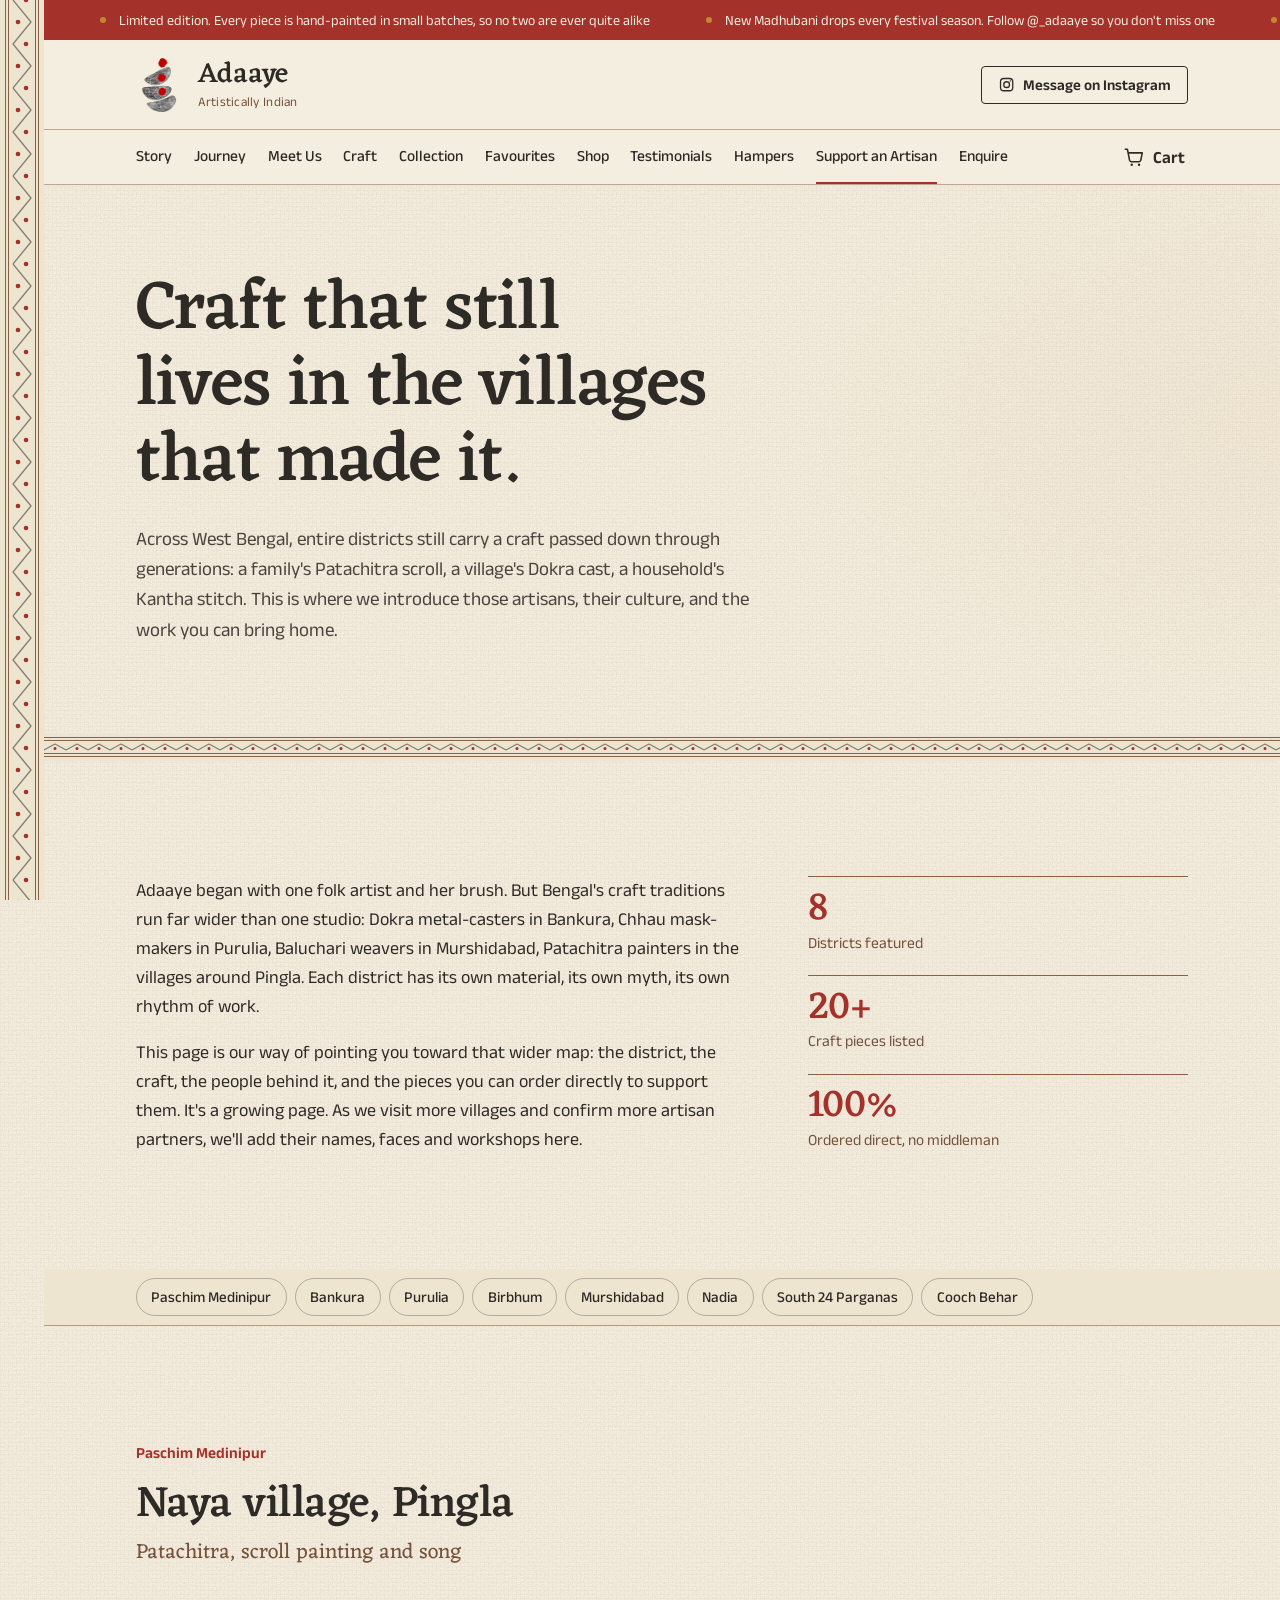
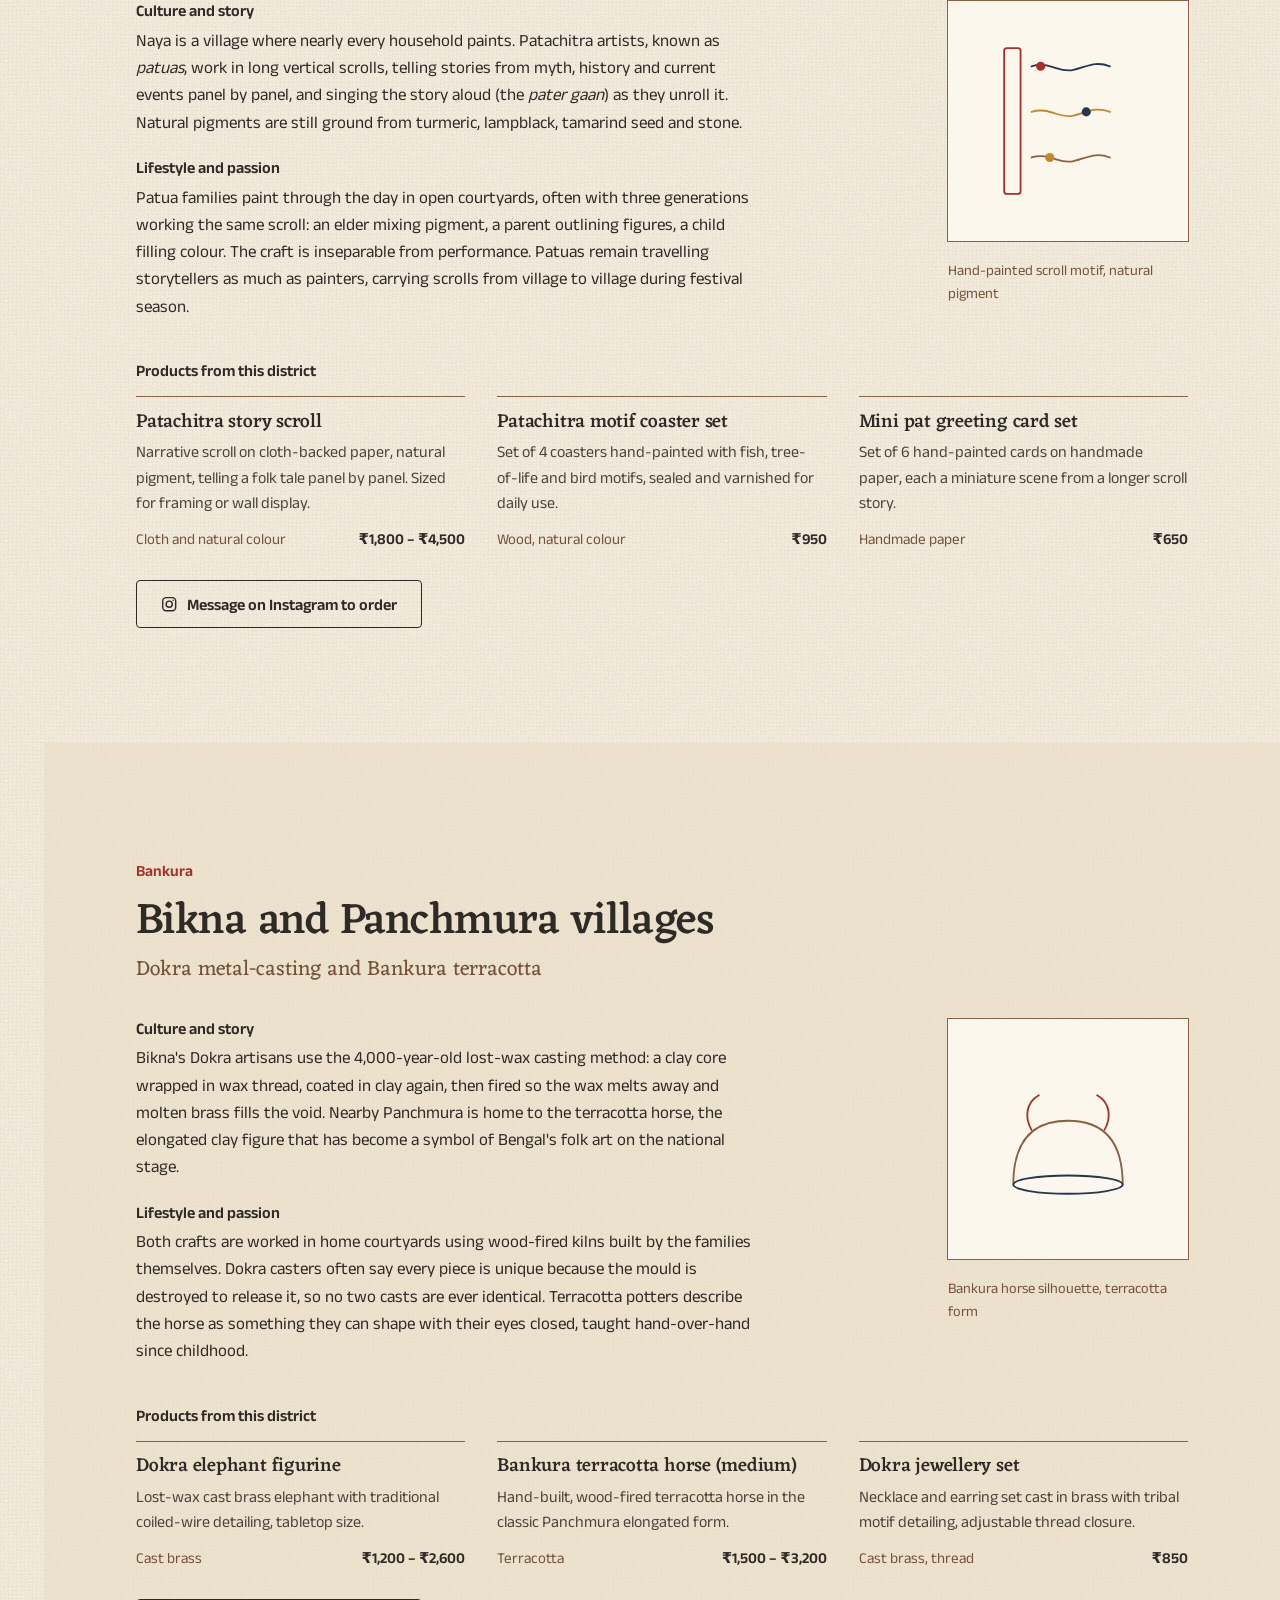
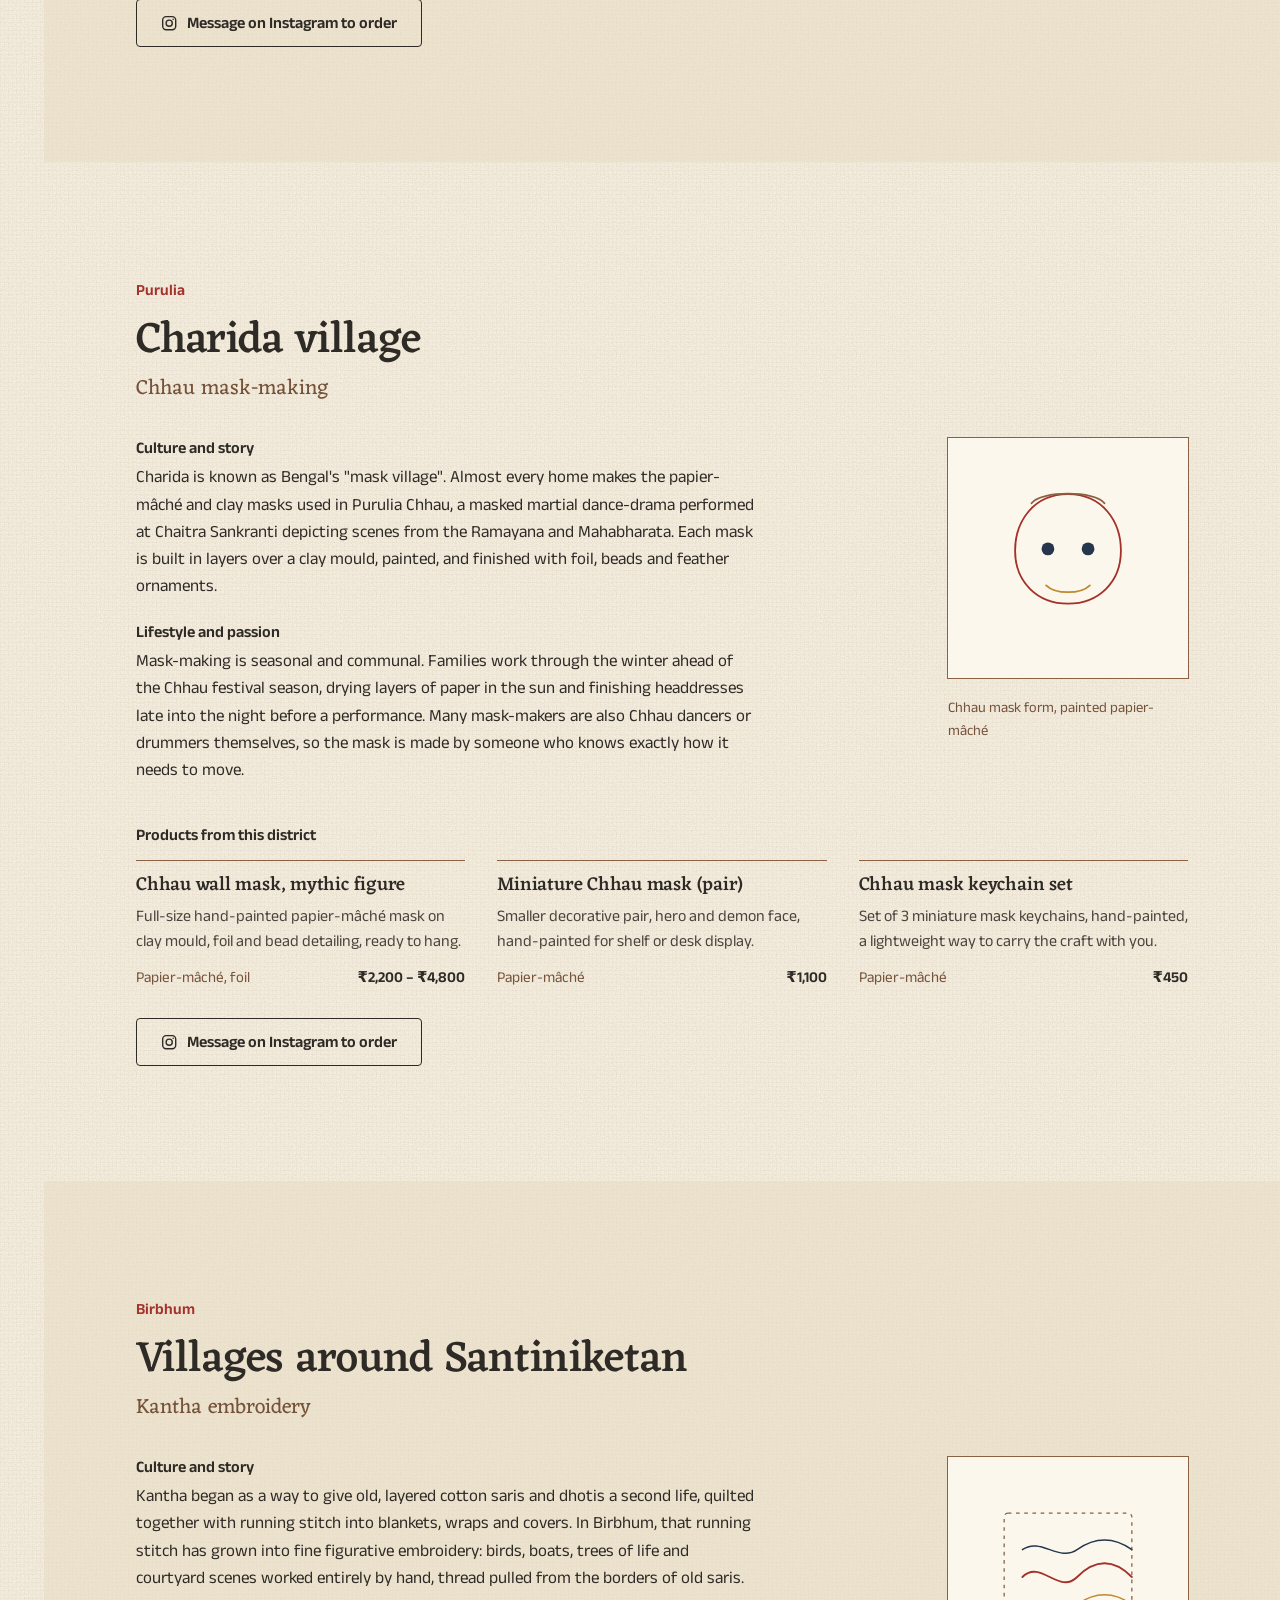
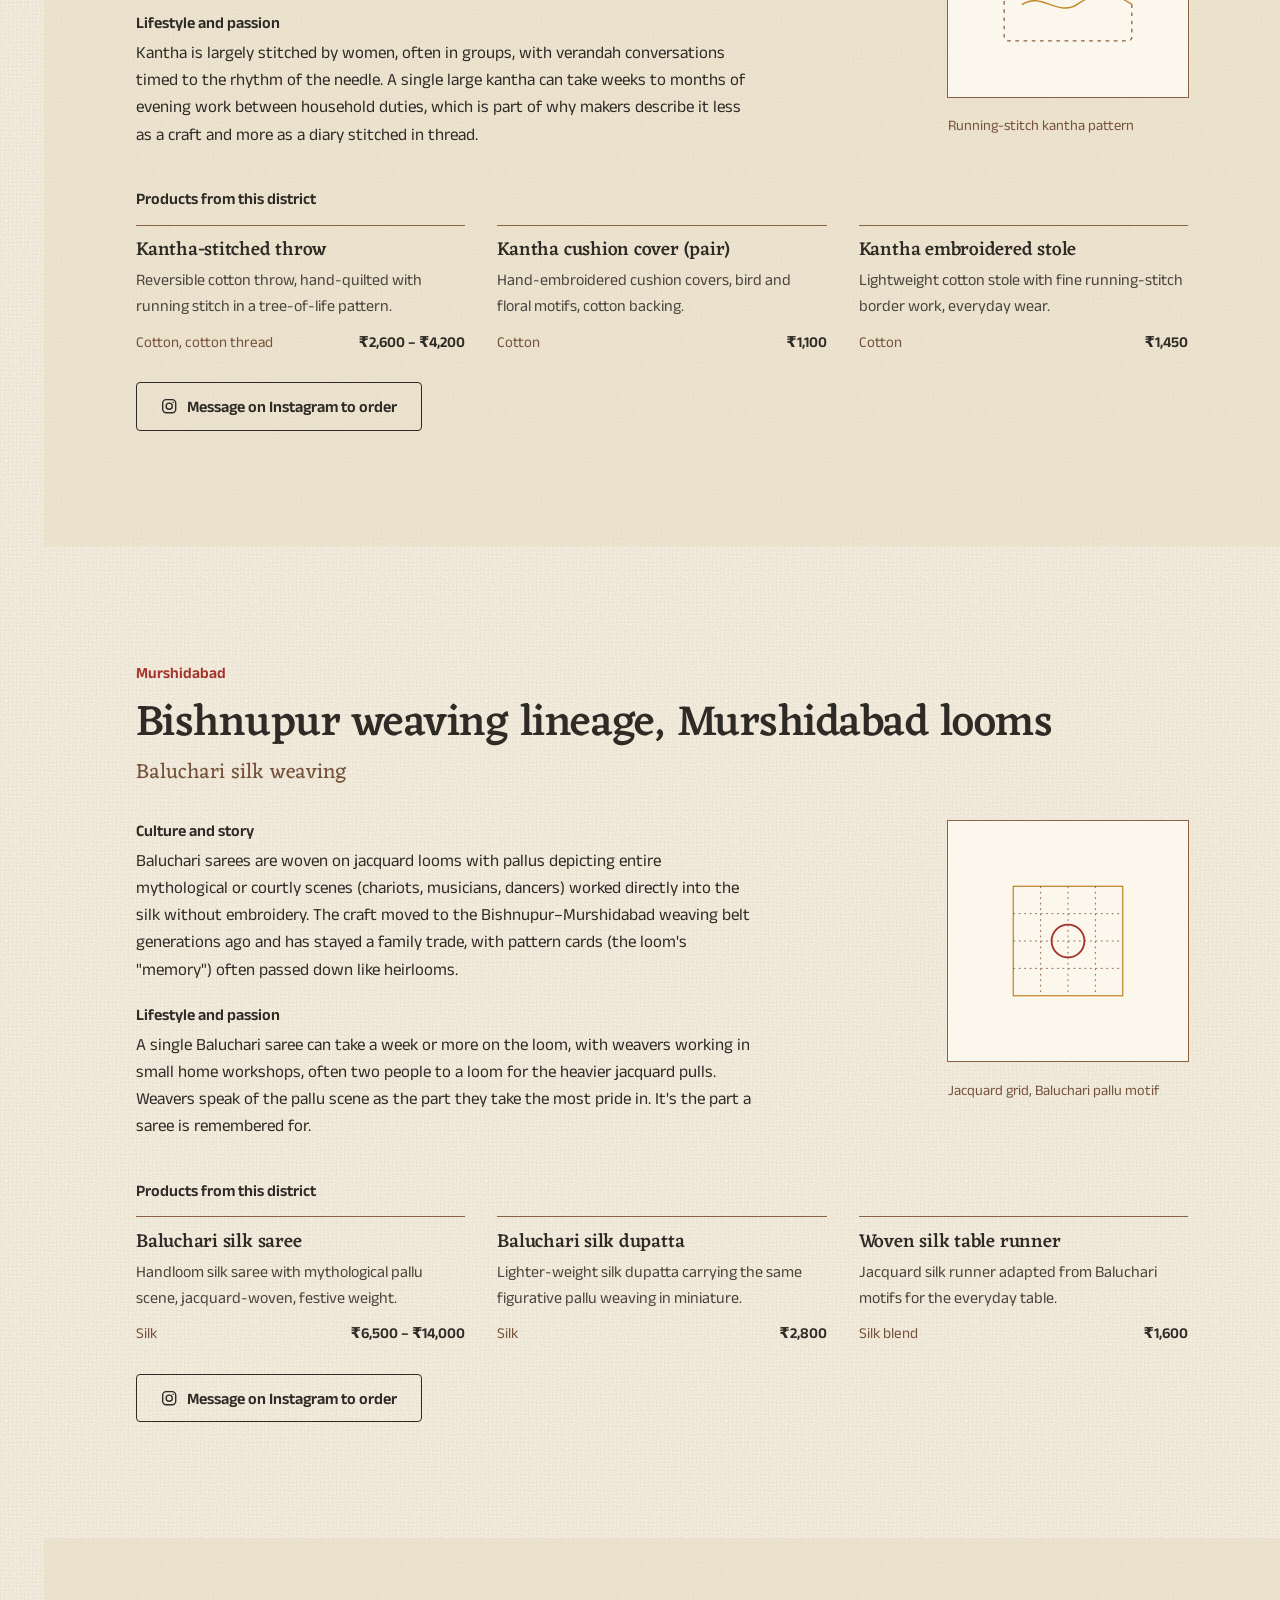
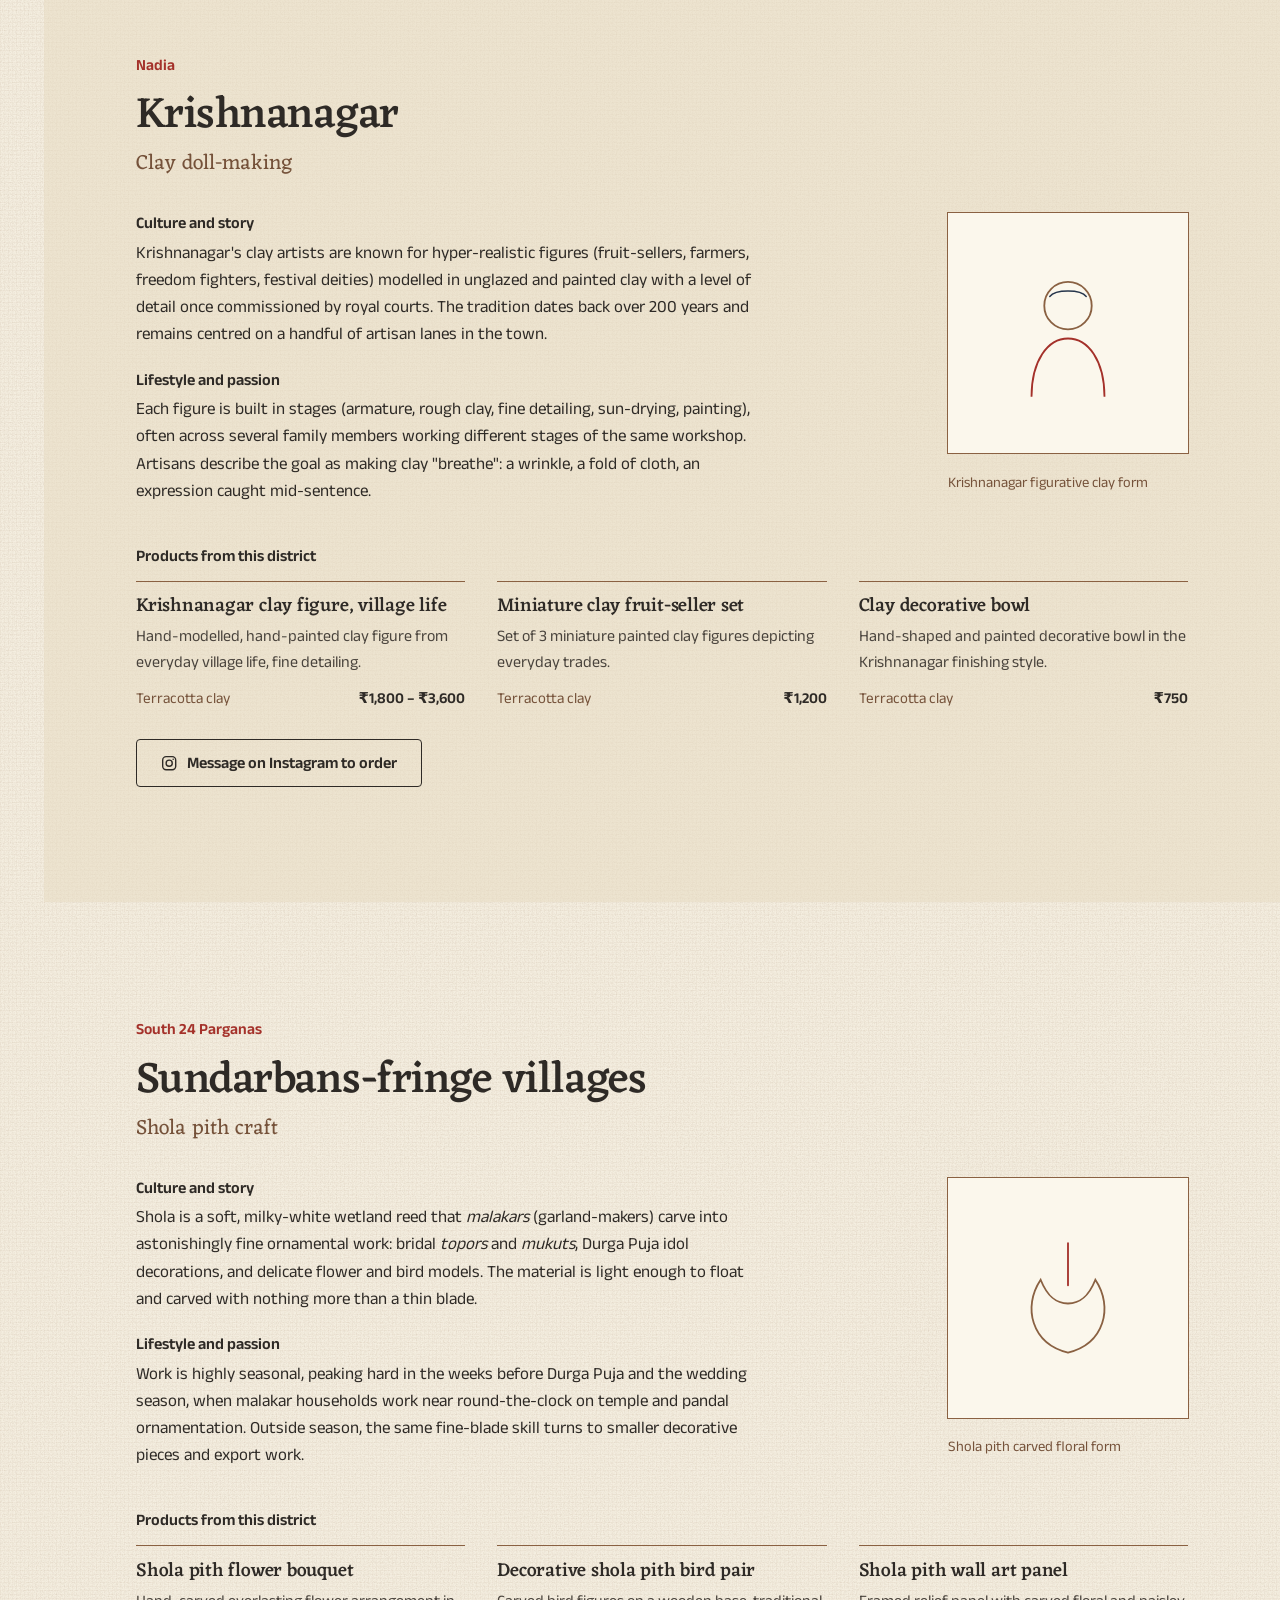
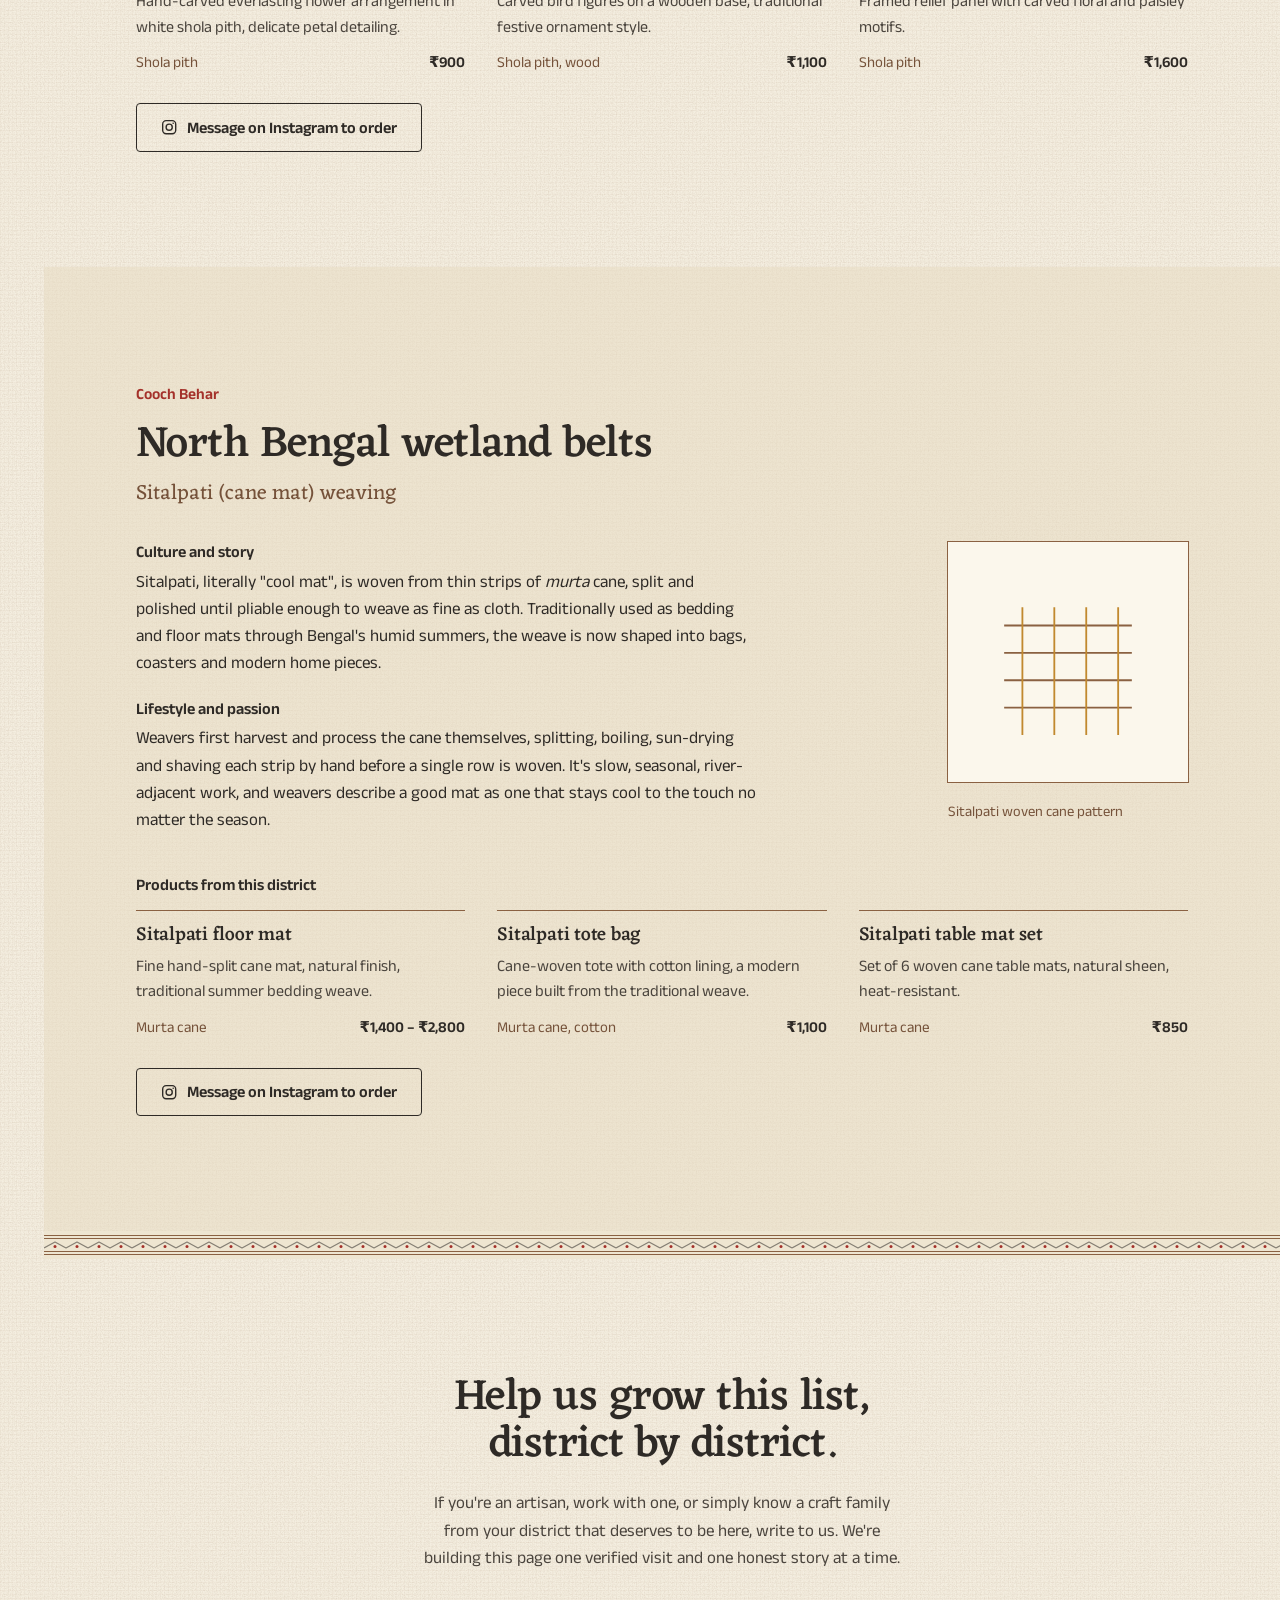
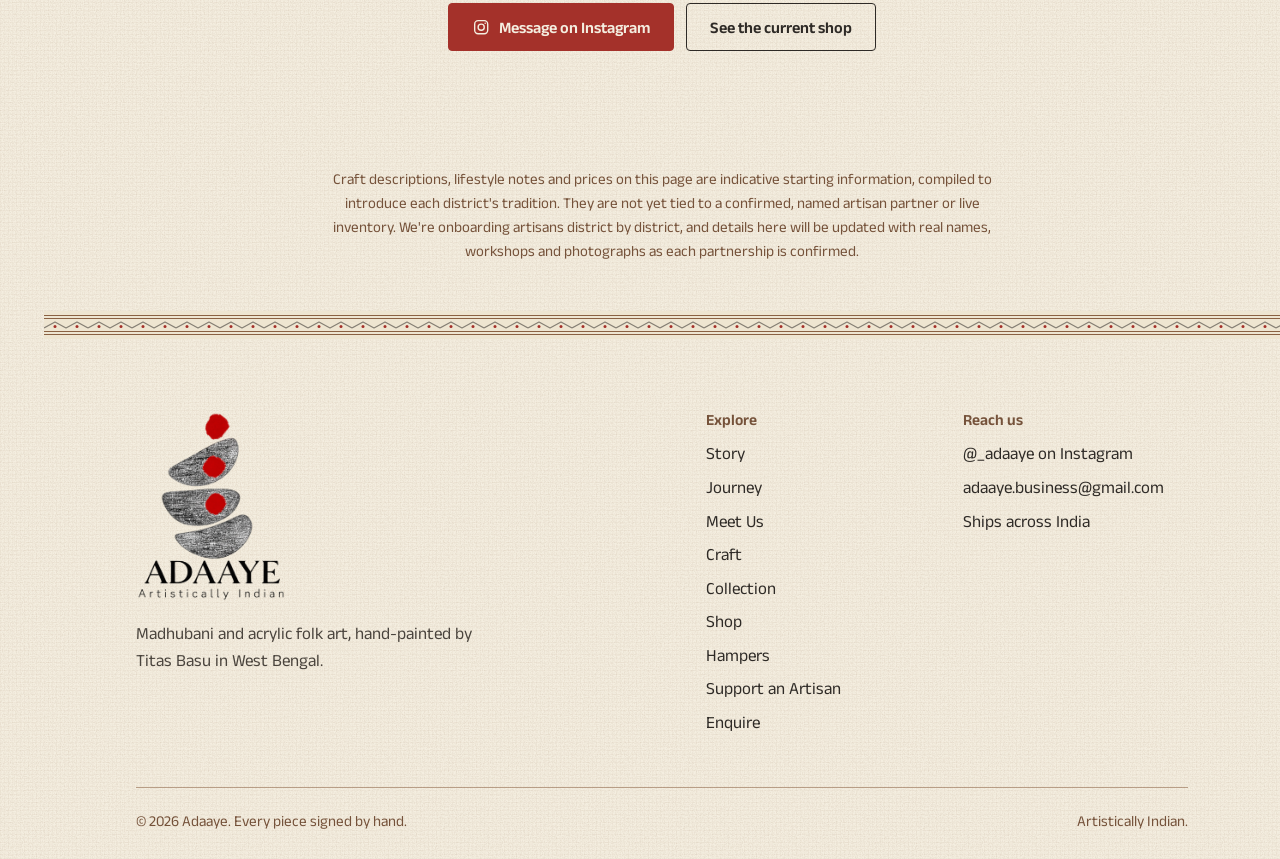
==== commit e76307f7: "Add files via upload" ====
--- a/artisans.html
+++ b/artisans.html
@@ -54,6 +54,7 @@
       <li><a href="index.html#testimonials">Testimonials</a></li>
       <li><a href="index.html#hampers">Hampers</a></li>
       <li><a href="artisans.html" aria-current="page">Support an Artisan</a></li>
+      <li><a href="index.html#enquire">Enquire</a></li>
       <li class="nav-ig"><a data-ig href="https://instagram.com/_adaaye">Message on Instagram</a></li>
       <li class="nav-ig"><a data-wa="Hi Adaaye! I'd like to place an order." data-hide-parent>Order on WhatsApp</a></li>
     </ul>
@@ -487,6 +488,7 @@
             <li><a href="index.html#shop">Shop</a></li>
             <li><a href="index.html#hampers">Hampers</a></li>
             <li><a href="artisans.html">Support an Artisan</a></li>
+            <li><a href="index.html#enquire">Enquire</a></li>
           </ul>
         </div>
         <div>
--- a/assets/css/styles.css
+++ b/assets/css/styles.css
@@ -5,7 +5,7 @@
    The idea: the page is a pat (a Bengal scroll painting).
    A painted border runs down the left edge, and painted
    bands divide one panel of the story from the next.
-   Colours and paper texture are Adaaye's original ones:
+   Colours are Adaaye's original ones, on a quiet paper texture:
    ivory, charcoal, sindoor, indigo, turmeric and clay.
    ========================================================= */
 
@@ -58,13 +58,15 @@
 body{
   margin:0;
   background-color:var(--ivory);
+  /* paper: soft handmade-paper grain over a faint handloom weave */
   background-image:
-    radial-gradient(900px 520px at 12% -8%, rgba(164,49,42,.05), transparent 60%),
-    radial-gradient(800px 460px at 100% 6%, rgba(38,54,76,.045), transparent 58%),
-    url("data:image/svg+xml,%3Csvg xmlns='http://www.w3.org/2000/svg' width='160' height='160' viewBox='0 0 160 160'%3E%3Cg fill='none' stroke='%238a6142' stroke-width='1' stroke-opacity='0.15'%3E%3Cpath d='M40 20c14 0 22 12 22 26 0 16-12 22-22 30-6 5-8 11-4 16 5 6 15 4 18-4' stroke-linecap='round'/%3E%3Ccircle cx='40' cy='20' r='2.2' fill='%23a4312a' stroke='none' fill-opacity='0.15'/%3E%3C/g%3E%3Cg fill='none' stroke='%2326364c' stroke-width='1' stroke-opacity='0.11' transform='translate(120,100) rotate(160)'%3E%3Cpath d='M0 0c14 0 22 12 22 26 0 16-12 22-22 30-6 5-8 11-4 16 5 6 15 4 18-4' stroke-linecap='round'/%3E%3C/g%3E%3C/svg%3E"),
-    radial-gradient(rgba(46,42,38,.045) 1px, transparent 1px);
-  background-size:auto, auto, 160px 160px, 3px 3px;
-  background-repeat:no-repeat, no-repeat, repeat, repeat;
+    radial-gradient(1100px 620px at 10% -10%, rgba(164,49,42,.04), transparent 62%),
+    radial-gradient(900px 520px at 100% 4%, rgba(193,137,47,.05), transparent 60%),
+    url("data:image/svg+xml,%3Csvg xmlns='http://www.w3.org/2000/svg' width='240' height='240'%3E%3Cfilter id='g' x='0' y='0' width='100%25' height='100%25'%3E%3CfeTurbulence type='fractalNoise' baseFrequency='.85' numOctaves='3' seed='7' stitchTiles='stitch'/%3E%3CfeColorMatrix values='0 0 0 0 .42  0 0 0 0 .3  0 0 0 0 .2  0 0 0 .34 -.125'/%3E%3C/filter%3E%3Crect width='240' height='240' filter='url(%23g)'/%3E%3C/svg%3E"),
+    repeating-linear-gradient(0deg, rgba(138,97,66,.035) 0 1px, transparent 1px 4px),
+    repeating-linear-gradient(90deg, rgba(138,97,66,.028) 0 1px, transparent 1px 4px);
+  background-size:auto, auto, 240px 240px, auto, auto;
+  background-repeat:no-repeat, no-repeat, repeat, repeat, repeat;
   color:var(--ink);
   font-family:var(--text);
   font-size:1.0625rem;
@@ -270,14 +272,54 @@
 .shelf-head h3{ font-size:clamp(1.5rem, 2.4vw, 1.9rem); }
 .shelf-head p{ grid-column:1 / -1; color:#4a443d; max-width:var(--measure); }
 .shelf-count{ font-size:.9375rem; color:var(--walnut); }
-.grid{ display:grid; gap:2.2rem 1.5rem; grid-template-columns:repeat(2,1fr); }
-@media (min-width:760px){ .grid{ grid-template-columns:repeat(3,1fr); } }
-@media (min-width:1080px){ .grid{ grid-template-columns:repeat(4,1fr); gap:2.6rem 1.8rem; } }
+.grid{ display:grid; gap:2.8rem 1.6rem; grid-template-columns:1fr; }
+@media (min-width:560px){ .grid{ grid-template-columns:repeat(2,minmax(0,1fr)); } }
+@media (min-width:960px){ .grid{ grid-template-columns:repeat(3,minmax(0,1fr)); gap:3rem 2rem; } }
 
 .piece{ display:flex; flex-direction:column; }
 .piece-photo{ background:var(--ivory-light); padding:8px; box-shadow:0 0 0 1px rgba(138,97,66,.8); overflow:hidden; }
-.piece-photo img{ width:100%; aspect-ratio:1/1; object-fit:cover; transition:transform .5s ease; }
-.piece:hover .piece-photo img{ transform:scale(1.035); }
+.piece-photo img{ width:100%; aspect-ratio:1/1; object-fit:cover; }
+
+/* swipe gallery */
+.gal{ position:relative; background:var(--ivory-light); padding:8px; box-shadow:0 0 0 1px rgba(138,97,66,.8); }
+.gal-track{ display:flex; overflow-x:auto; scroll-snap-type:x mandatory; scrollbar-width:none; overscroll-behavior-x:contain; cursor:grab; -webkit-user-select:none; user-select:none; }
+.gal-track::-webkit-scrollbar{ display:none; }
+.gal-track.is-drag{ cursor:grabbing; scroll-snap-type:none; }
+.gal-slide{ flex:0 0 100%; scroll-snap-align:start; scroll-snap-stop:always; }
+.gal-slide img{ display:block; width:100%; aspect-ratio:4/5; object-fit:cover; background:var(--sand-soft); }
+.gal--contain .gal-slide img{ object-fit:contain; }
+.gal-btn{ position:absolute; top:50%; transform:translateY(-50%); width:2.4rem; height:2.4rem; border-radius:50%; border:1px solid rgba(46,42,38,.25); background:rgba(251,247,236,.92); color:var(--charcoal); font-size:1.6rem; line-height:1; display:flex; align-items:center; justify-content:center; padding:0 0 .15rem; box-shadow:0 4px 12px -6px rgba(46,42,38,.5); transition:opacity .2s ease; }
+.gal-prev{ left:16px; } .gal-next{ right:16px; }
+.gal-btn:hover{ background:var(--ivory); border-color:var(--sindoor); color:var(--sindoor); }
+.gal-btn[disabled]{ opacity:0; pointer-events:none; }
+@media (hover:hover){ .gal .gal-btn{ opacity:0; } .gal:hover .gal-btn:not([disabled]), .gal:focus-within .gal-btn:not([disabled]){ opacity:1; } }
+.gal-dots{ position:absolute; left:0; right:0; bottom:18px; display:flex; justify-content:center; gap:6px; pointer-events:none; }
+.gal-dots span{ width:6px; height:6px; border-radius:50%; background:rgba(251,247,236,.75); box-shadow:0 0 0 1px rgba(46,42,38,.35); transition:width .2s ease, background-color .2s ease; }
+.gal-dots span.on{ width:16px; border-radius:3px; background:var(--sindoor); box-shadow:none; }
+.gal-count{ position:absolute; top:16px; right:16px; font-size:.75rem; font-weight:600; letter-spacing:.04em; padding:.2rem .5rem; border-radius:99px; background:rgba(46,42,38,.62); color:#fff; font-variant-numeric:tabular-nums; }
+
+/* in-progress card */
+.piece-easel{ aspect-ratio:4/5; position:relative; display:flex; align-items:center; justify-content:center; padding:8px; background:
+  repeating-linear-gradient(135deg, rgba(138,97,66,.07) 0 10px, transparent 10px 20px), var(--ivory-light); }
+@media (max-width:559px){ .piece-easel{ aspect-ratio:5/3; } }
+.piece-easel p{ margin:0; font-family:var(--display); font-size:1.35rem; color:var(--clay); }
+.piece-easel::after{ content:""; position:absolute; inset:16px; border:1.5px dashed rgba(138,97,66,.5); pointer-events:none; }
+.badge{ position:absolute; top:18px; left:18px; z-index:1; font-size:.75rem; font-weight:600; letter-spacing:.05em; text-transform:uppercase; padding:.3rem .6rem; background:var(--turmeric); color:var(--charcoal-2); border-radius:3px; }
+.price.price--soon, .price.price--ask{ font-size:.9688rem; font-weight:600; color:var(--walnut); }
+a.add{ text-decoration:none; display:inline-block; }
+
+/* options */
+.opt{ margin:0 0 .75rem; }
+.opt-label{ display:block; font-size:.8125rem; font-weight:600; letter-spacing:.05em; text-transform:uppercase; color:var(--walnut); margin-bottom:.35rem; }
+.chips{ display:flex; flex-wrap:wrap; gap:.4rem; }
+.chip{ font:inherit; font-size:.875rem; line-height:1.2; padding:.42rem .75rem; min-height:2.1rem; border-radius:99px; border:1px solid rgba(46,42,38,.35); background:var(--ivory-light); color:var(--charcoal); transition:background-color .15s ease, border-color .15s ease, color .15s ease; }
+.chip:hover{ border-color:var(--charcoal); }
+.chip[aria-pressed="true"]{ background:var(--charcoal); border-color:var(--charcoal); color:var(--ivory); }
+.ask{ display:block; margin:0 0 .85rem; }
+.ask input{ width:100%; font:inherit; font-size:.9375rem; padding:.5rem .7rem; border:1px solid rgba(46,42,38,.35); border-radius:4px; background:var(--ivory-light); color:var(--charcoal); }
+.ask input[aria-invalid="true"]{ border-color:var(--sindoor); box-shadow:0 0 0 1px var(--sindoor); }
+.piece-foot{ padding-top:.4rem; }
+.line-opts{ font-size:.875rem; color:#4a443d; margin:.15rem 0 0; }
 .piece h4{ font-size:1.1875rem; line-height:1.25; margin-top:1rem; }
 .piece-style{ font-size:.9375rem; color:var(--walnut); margin:.25rem 0 .7rem; }
 .piece-foot{ margin-top:auto; display:flex; align-items:center; justify-content:space-between; gap:.6rem; flex-wrap:wrap; }
@@ -440,8 +482,24 @@
   .announce-track{ animation:none; white-space:normal; flex-wrap:wrap; gap:.3rem 2rem; padding-inline:var(--gutter); }
   .announce-track span[aria-hidden="true"]{ display:none; }
   .hero-art .mount{ animation:none; }
-  .fan-card, .piece-photo img, .drawer, .veil{ transition:none; }
+  .fan-card, .drawer, .veil, .gal-btn, .gal-dots span{ transition:none; }
 }
 
 /* heads that carry their own content need no gap below */
 .hampers .head, .droplist .head{ margin-bottom:0; }
+
+/* ---------- price reveal countdown ---------- */
+.reveal-bar{ display:flex; flex-wrap:wrap; align-items:center; justify-content:space-between; gap:1rem 2rem; margin-bottom:2rem; padding:1.1rem 1.4rem; background:var(--ivory-light); border:1px solid rgba(164,49,42,.45); border-left:4px solid var(--sindoor); }
+.reveal-bar p{ margin:0; font-size:1.0625rem; color:var(--charcoal); }
+.reveal-bar p b{ font-weight:600; color:var(--sindoor); }
+.reveal-count{ display:flex; gap:1.3rem; }
+.reveal-count span{ display:flex; flex-direction:column; align-items:center; font-size:.8125rem; color:var(--walnut); min-width:3.2rem; }
+.reveal-count span b{ font-family:var(--display); font-weight:500; font-size:1.9rem; line-height:1.05; color:var(--charcoal); font-variant-numeric:tabular-nums; }
+.price--locked{ color:var(--walnut); letter-spacing:.08em; }
+.add[disabled]{ cursor:default; opacity:1; border-color:rgba(46,42,38,.25); color:var(--walnut); background:transparent; font-size:.875rem; }
+.add[disabled]:hover{ background:transparent; color:var(--walnut); }
+@media (max-width:520px){
+  .reveal-count{ gap:.9rem; }
+  .reveal-count span{ min-width:2.6rem; }
+  .reveal-count span b{ font-size:1.55rem; }
+}
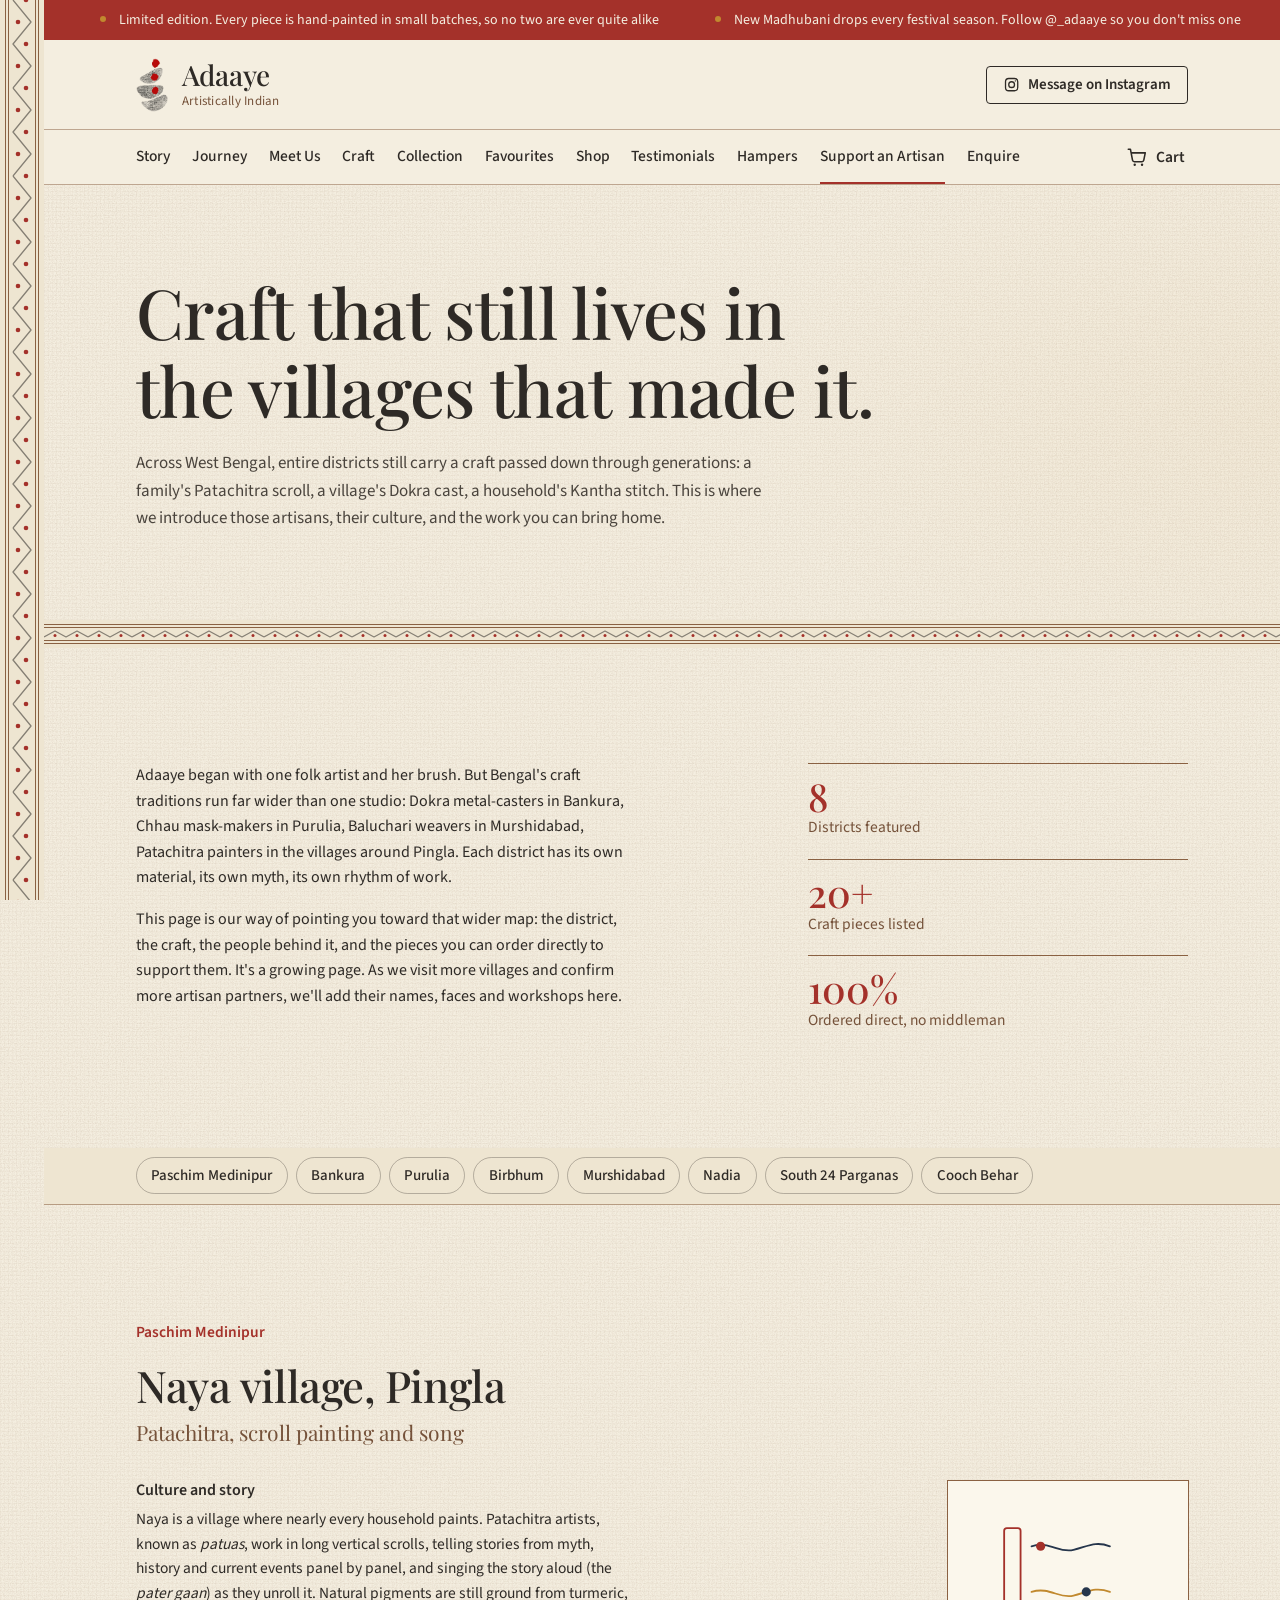
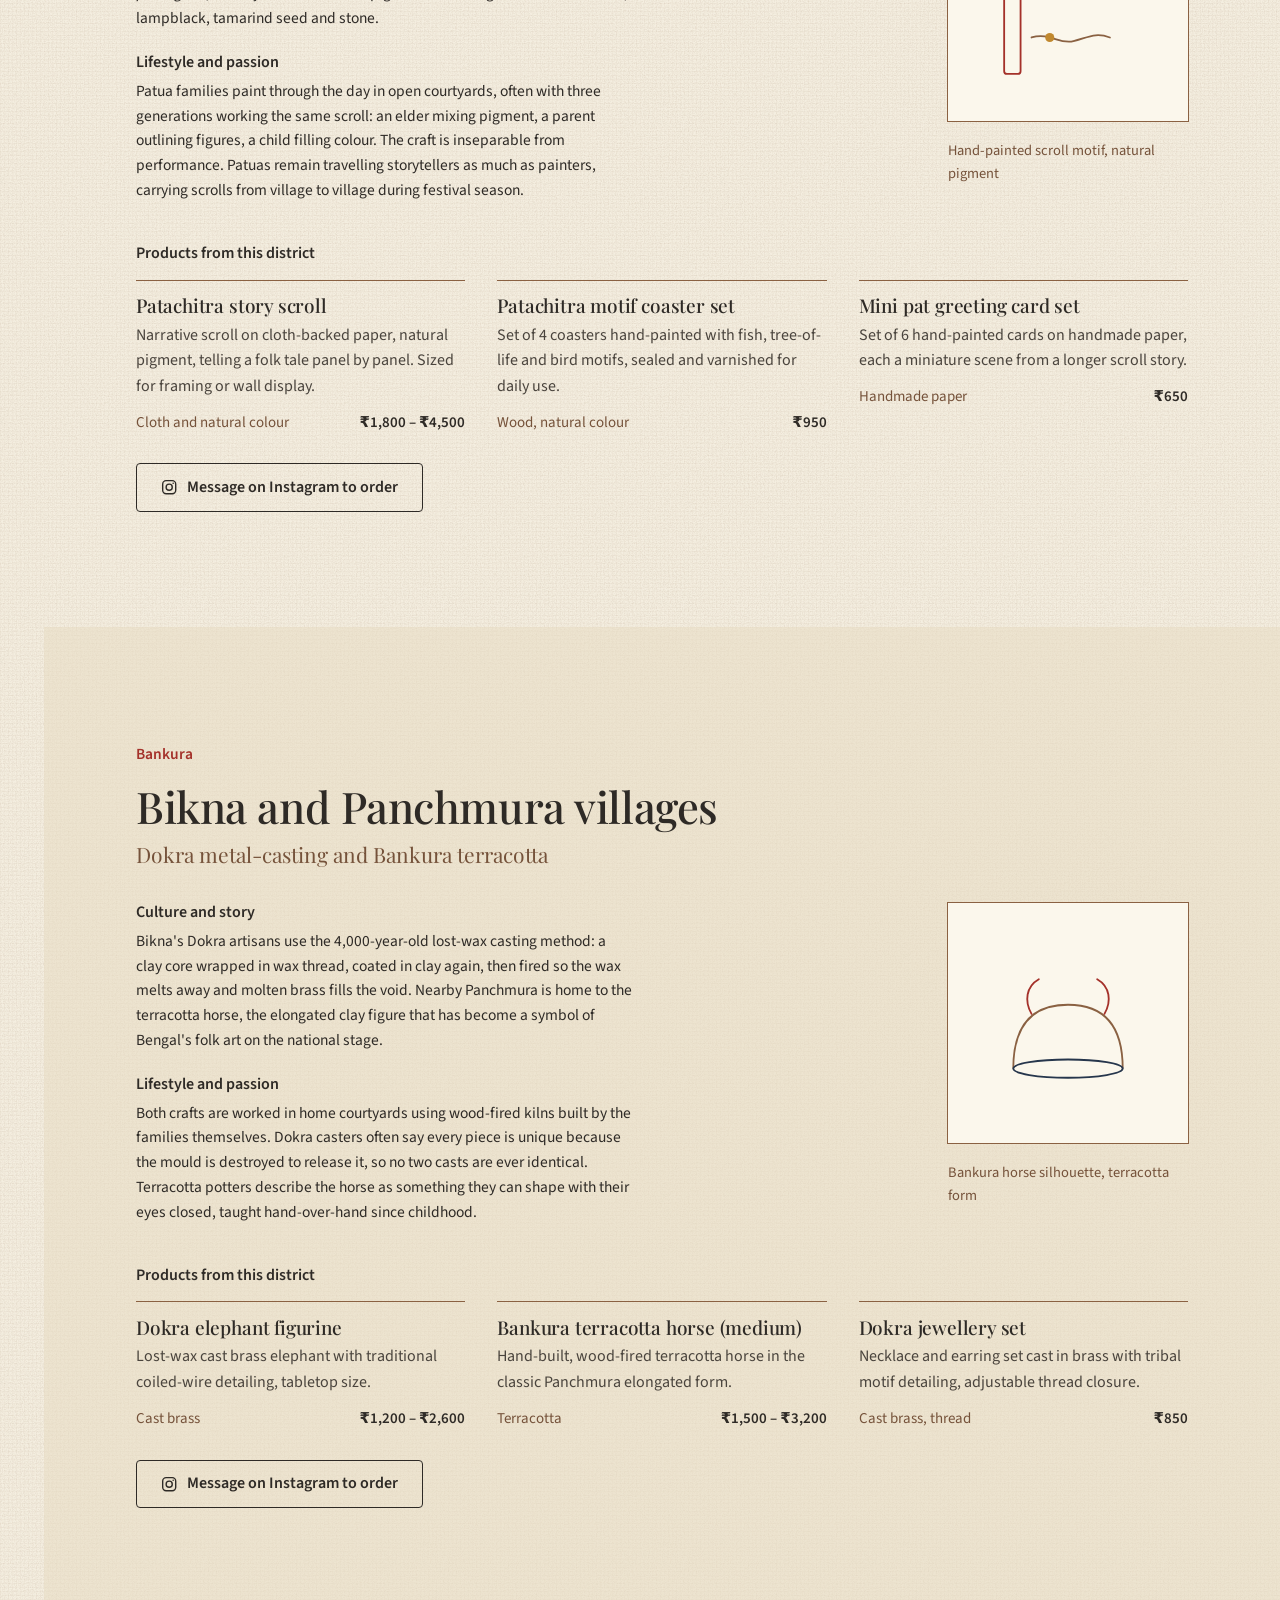
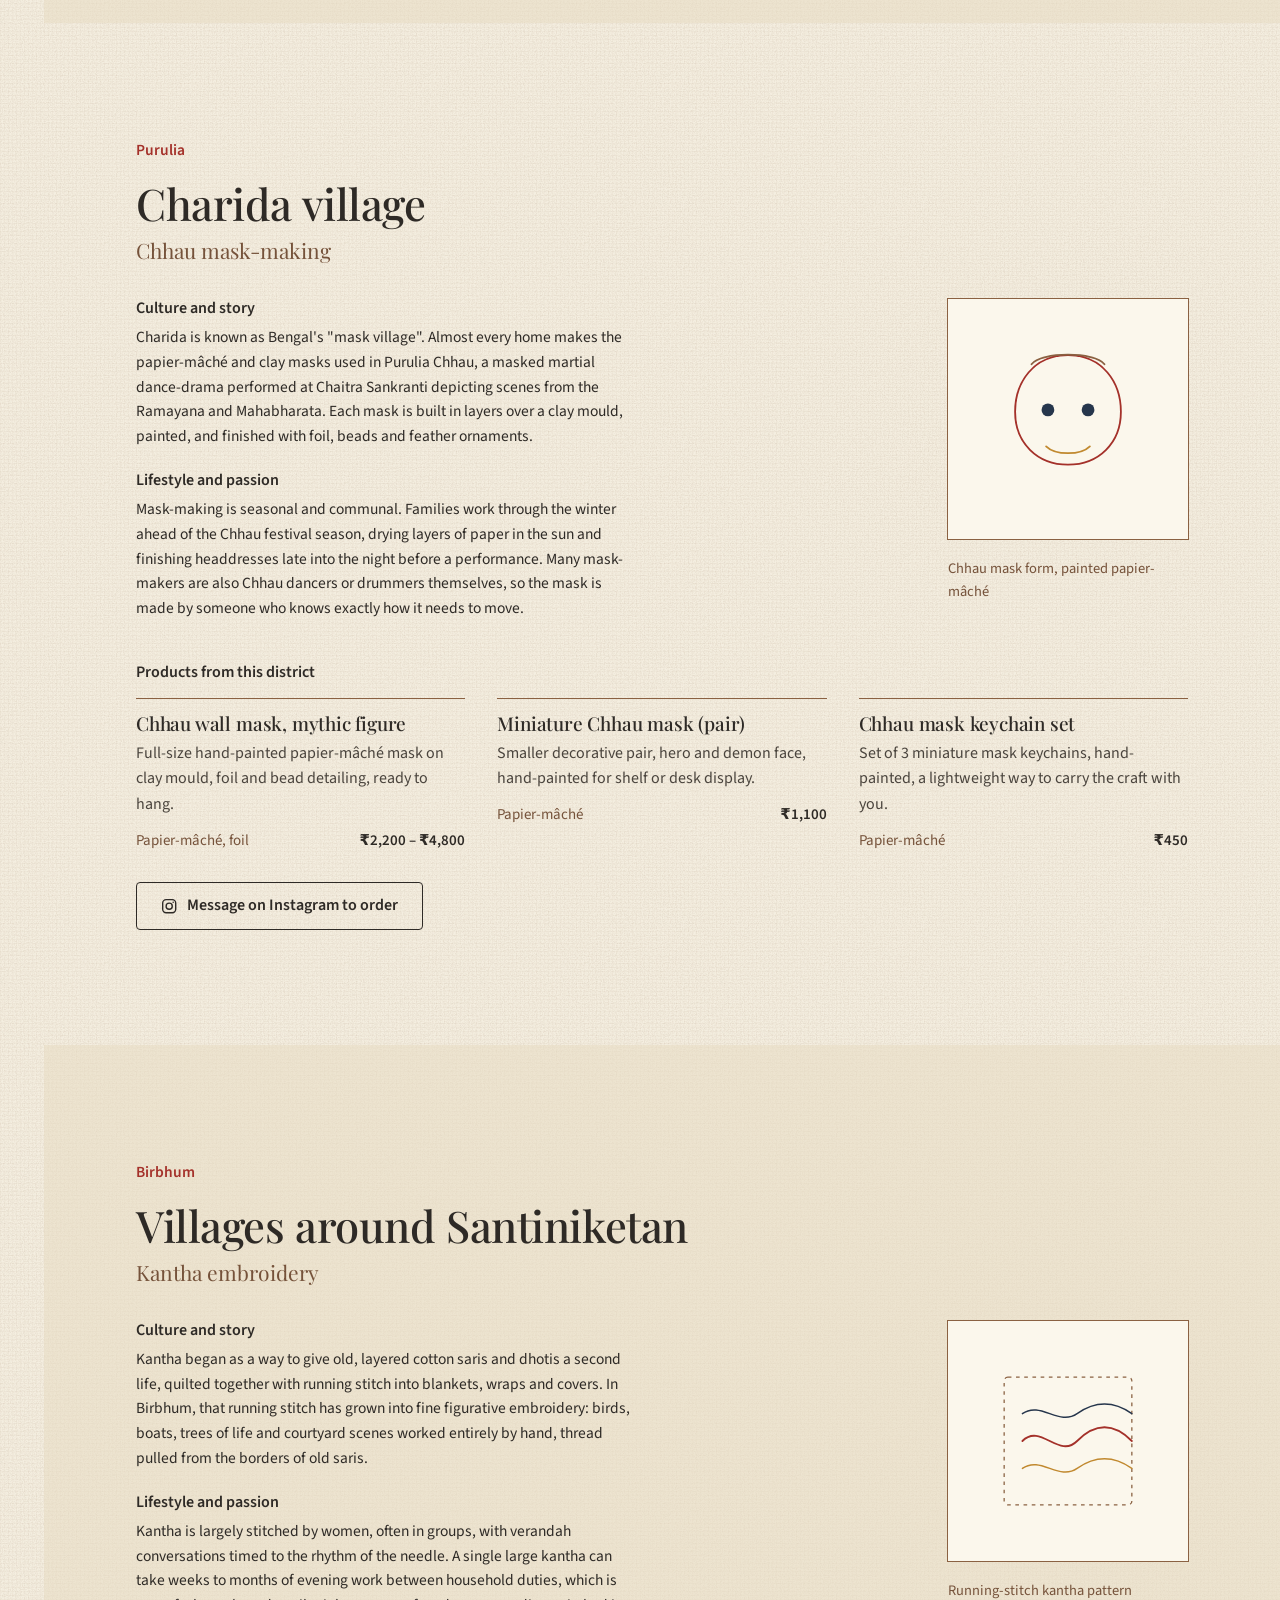
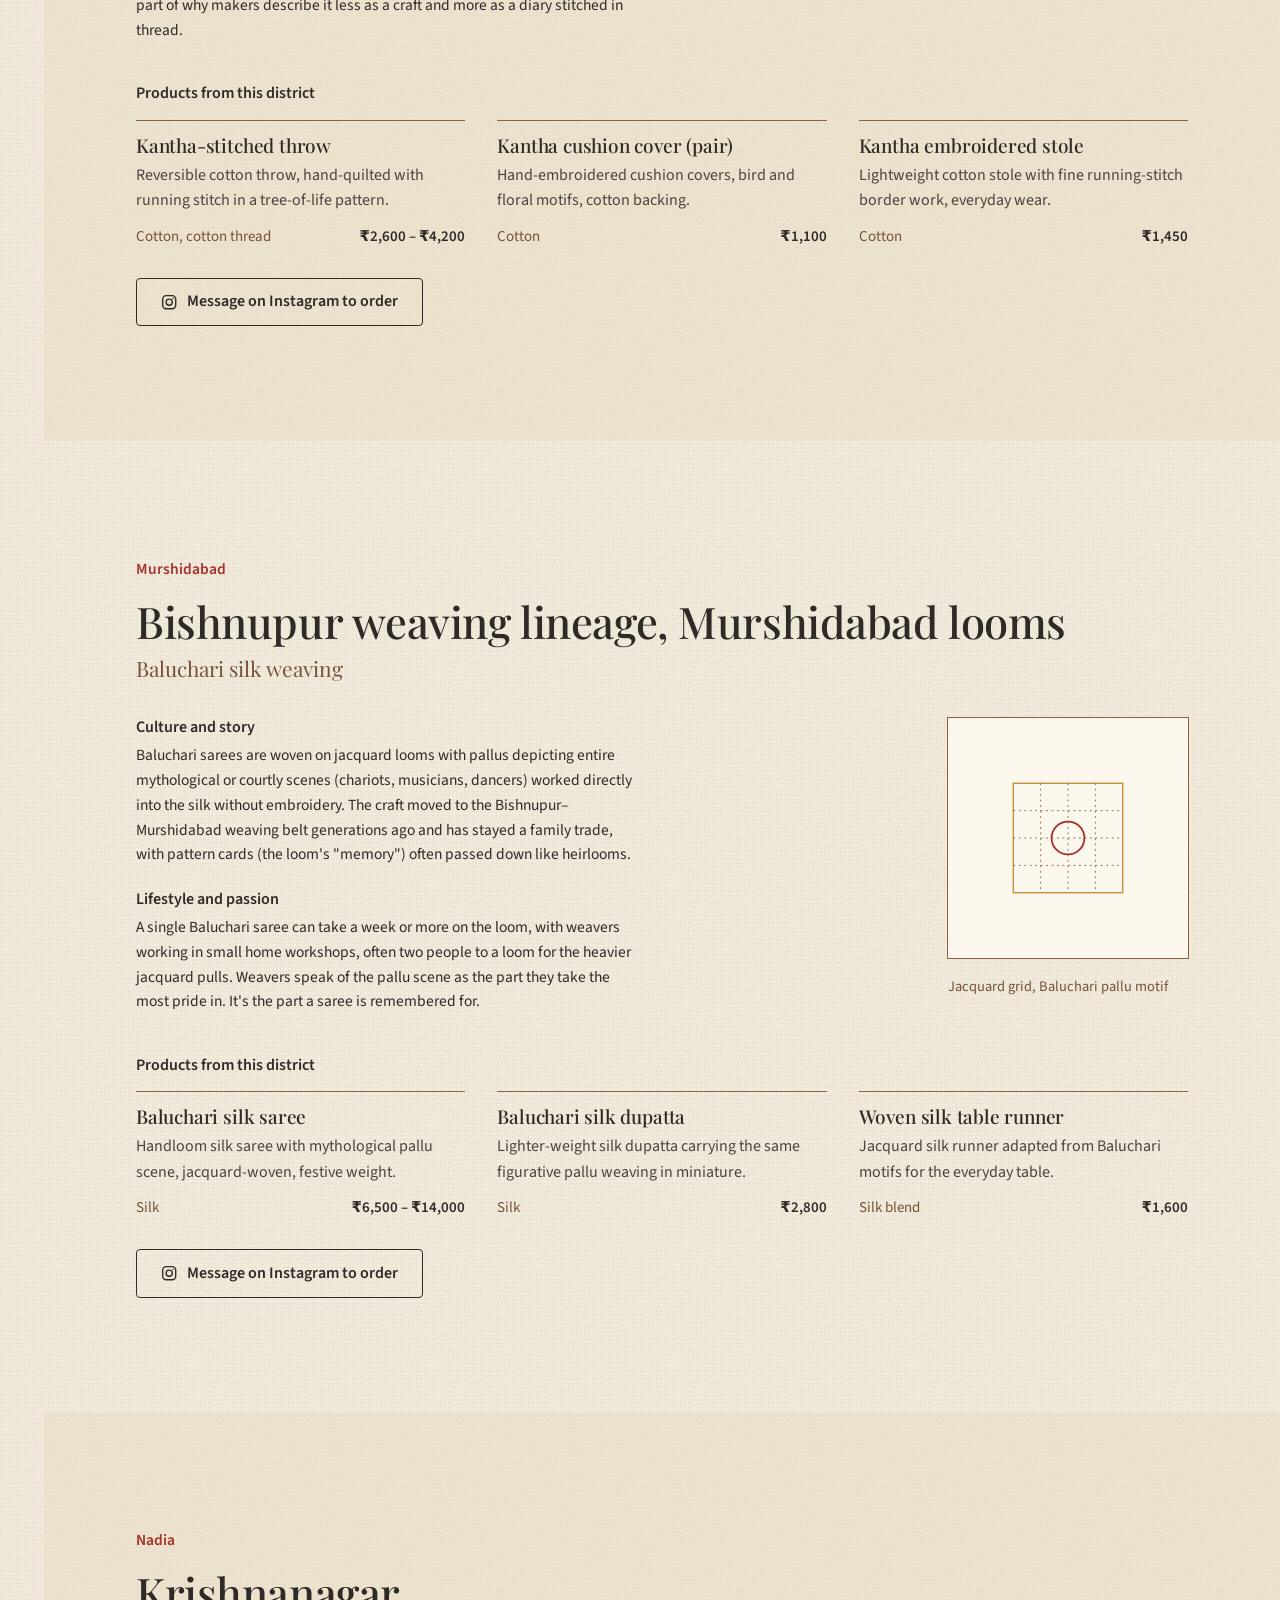
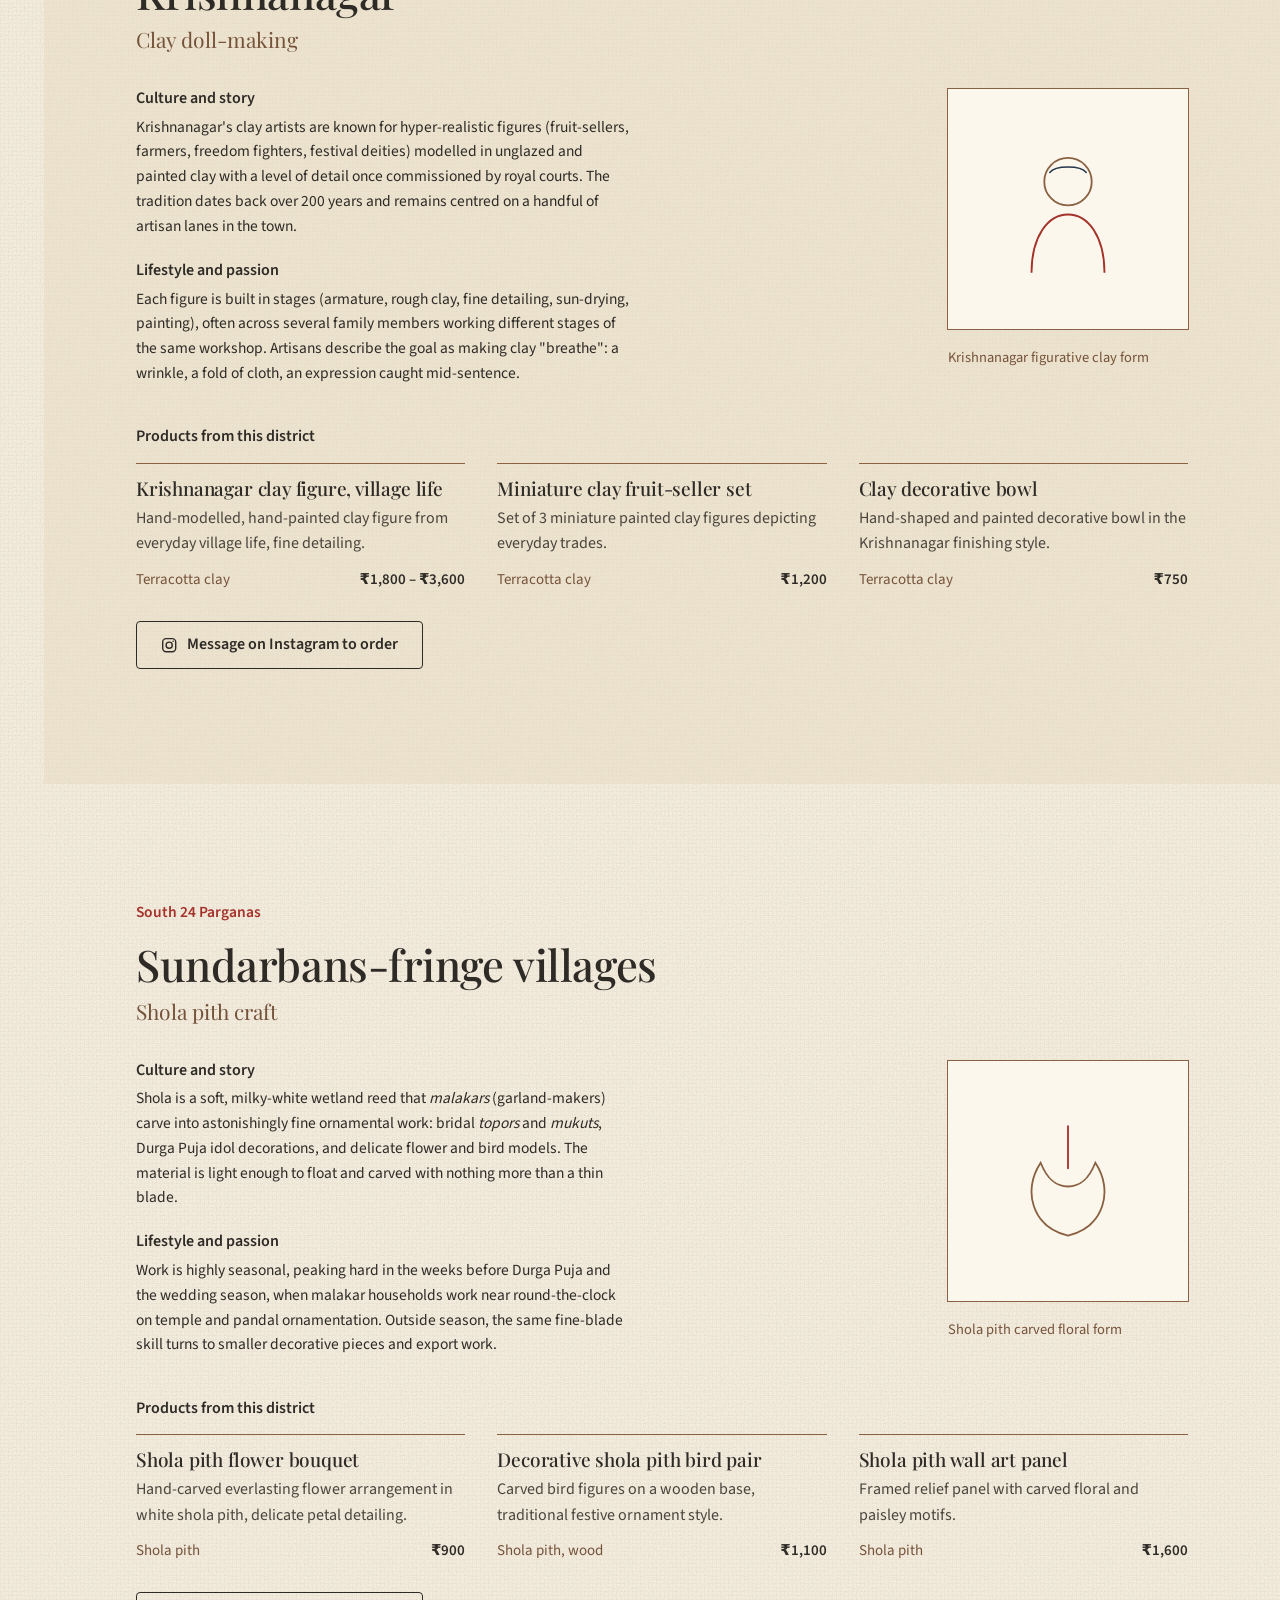
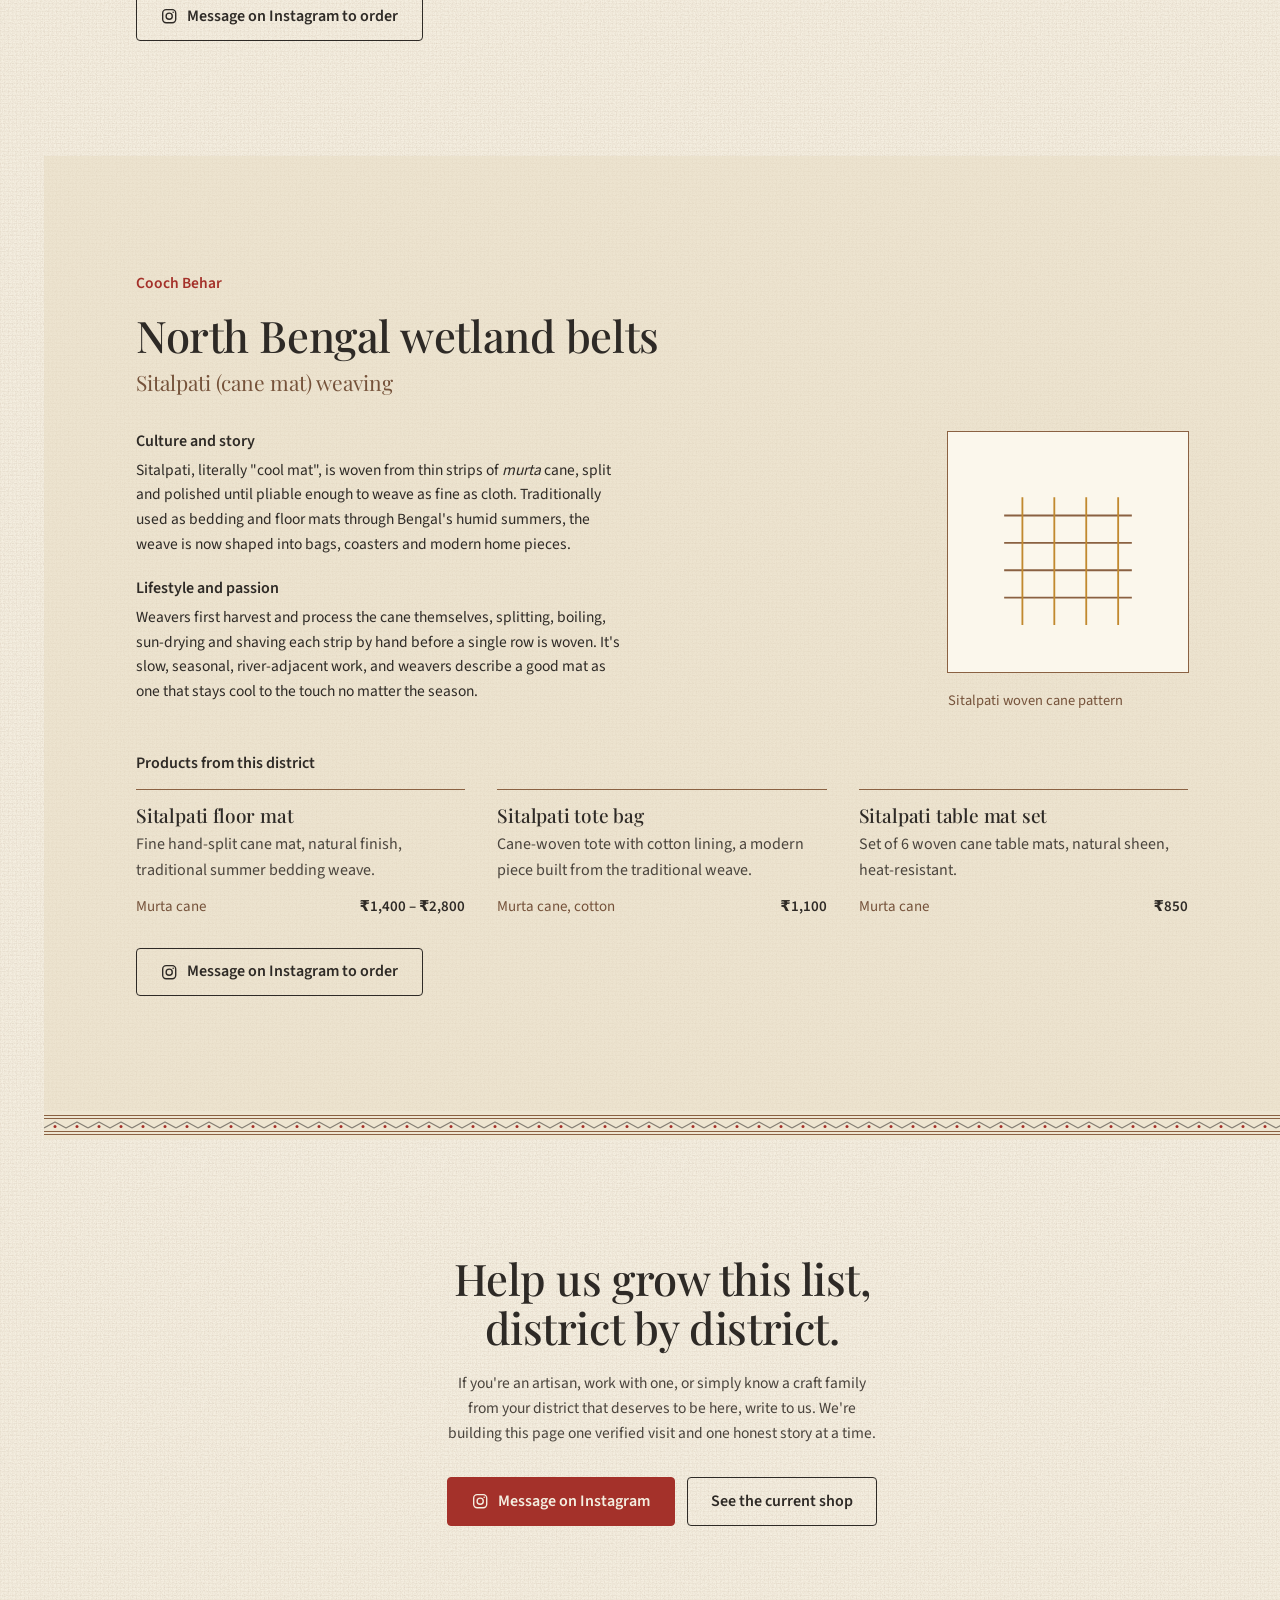
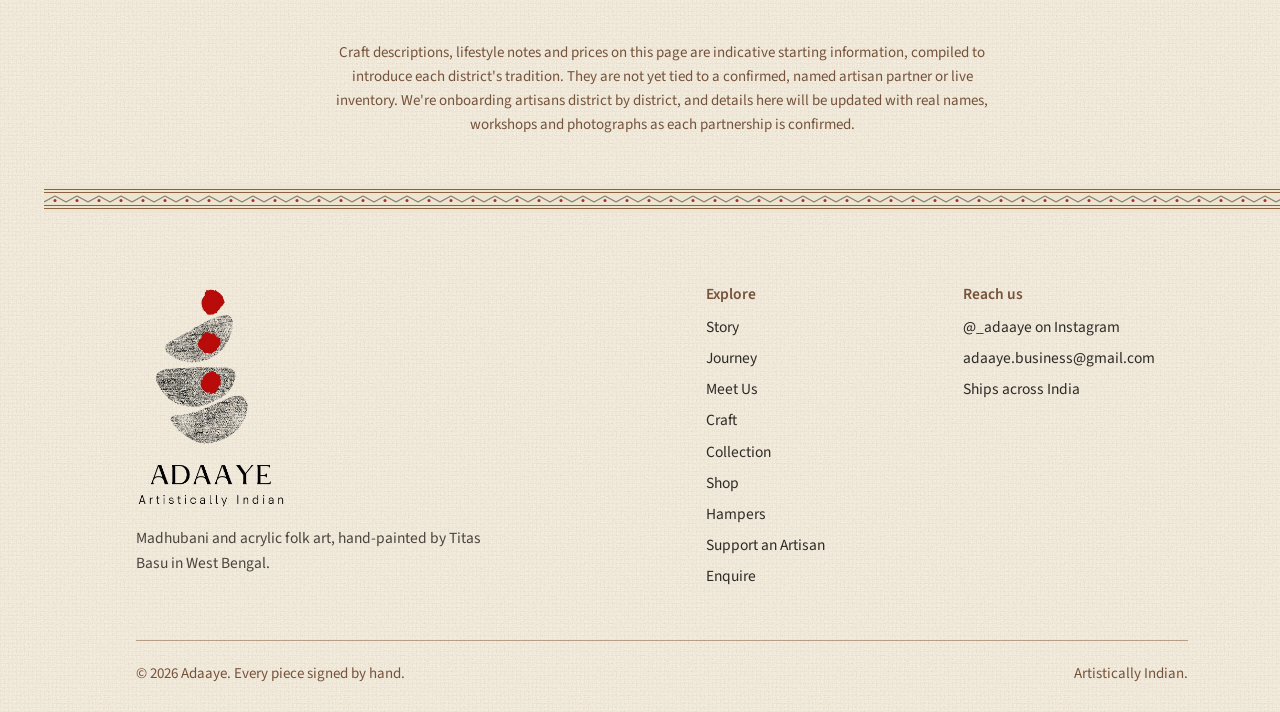
==== commit 22d7da28: "Add files via upload" ====
--- a/artisans.html
+++ b/artisans.html
@@ -9,9 +9,9 @@
 <meta property="og:description" content="The craft districts of West Bengal: Patachitra, Dokra, Chhau masks, Kantha, Baluchari silk, Krishnanagar clay, Shola pith and Sitalpati. Meet the traditions and order pieces that support the artisans.">
 <meta property="og:image" content="assets/img/garden-bird-twin-fish.webp">
 <meta name="theme-color" content="#A4312A">
-<link rel="icon" type="image/png" href="assets/img/favicon.png">
-<link rel="preload" href="assets/fonts/eczar-latin-wght-normal.woff2" as="font" type="font/woff2" crossorigin>
-<link rel="preload" href="assets/fonts/anek-latin-latin-wght-normal.woff2" as="font" type="font/woff2" crossorigin>
+<link rel="icon" type="image/png" href="assets/img/favicon-v2.png">
+<link rel="preload" href="assets/fonts/playfair-display-latin-wght-normal.woff2" as="font" type="font/woff2" crossorigin>
+<link rel="preload" href="assets/fonts/source-sans-3-latin-wght-normal.woff2" as="font" type="font/woff2" crossorigin>
 <link rel="stylesheet" href="assets/css/styles.css">
 </head>
 <body>
@@ -30,7 +30,7 @@
 <header class="masthead">
   <div class="wrap">
     <a class="brand" href="index.html" aria-label="Adaaye, home">
-      <img src="assets/img/logo-mark.webp" alt="" width="459" height="516">
+      <img src="assets/img/logo-mark-v2.webp" alt="" width="364" height="611">
       <span class="brand-name">Adaaye<small>Artistically Indian</small></span>
     </a>
     <div class="masthead-actions">
@@ -473,7 +473,7 @@
   <div class="wrap">
     <div class="foot-top">
       <div class="foot-brand">
-        <img src="assets/img/logo-full.webp" alt="Adaaye, Artistically Indian" width="700" height="893" loading="lazy">
+        <img src="assets/img/logo-full-v2.webp" alt="Adaaye, Artistically Indian" width="571" height="852" loading="lazy">
         <p>Madhubani and acrylic folk art, hand-painted by Titas Basu in West Bengal.</p>
       </div>
       <div class="foot-cols">
--- a/assets/css/styles.css
+++ b/assets/css/styles.css
@@ -11,14 +11,14 @@
 
 /* ---------- fonts (bundled, no outside requests) ---------- */
 @font-face{
-  font-family:'Eczar';
-  src:url('../fonts/eczar-latin-wght-normal.woff2') format('woff2');
-  font-weight:400 800; font-style:normal; font-display:swap;
+  font-family:'Playfair Display';
+  src:url('../fonts/playfair-display-latin-wght-normal.woff2') format('woff2');
+  font-weight:400 900; font-style:normal; font-display:swap;
 }
 @font-face{
-  font-family:'Anek Latin';
-  src:url('../fonts/anek-latin-latin-wght-normal.woff2') format('woff2');
-  font-weight:100 800; font-style:normal; font-display:swap;
+  font-family:'Source Sans 3';
+  src:url('../fonts/source-sans-3-latin-wght-normal.woff2') format('woff2');
+  font-weight:200 900; font-style:normal; font-display:swap;
 }
 
 /* ---------- tokens ---------- */
@@ -40,8 +40,8 @@
   --walnut:#75523A;       /* small labels */
   --ink:#2E2A26;
 
-  --display:'Eczar', 'Iowan Old Style', 'Palatino Linotype', Georgia, serif;
-  --text:'Anek Latin', 'Segoe UI', system-ui, sans-serif;
+  --display:'Playfair Display', 'Iowan Old Style', 'Palatino Linotype', Georgia, serif;
+  --text:'Source Sans 3', 'Segoe UI', system-ui, sans-serif;
 
   --band:44px;            /* width of the painted side border */
   --gutter:clamp(20px, 5vw, 64px);
@@ -69,7 +69,7 @@
   background-repeat:no-repeat, no-repeat, repeat, repeat, repeat;
   color:var(--ink);
   font-family:var(--text);
-  font-size:1.0625rem;
+  font-size:.96875rem;
   line-height:1.6;
   font-weight:400;
   overflow-x:hidden;
@@ -78,7 +78,7 @@
 a{ color:inherit; }
 p{ margin:0 0 1em; }
 p:last-child{ margin-bottom:0; }
-h1,h2,h3,h4{ font-family:var(--display); font-weight:500; line-height:1.1; letter-spacing:-.012em; margin:0; color:var(--charcoal); text-wrap:balance; }
+h1,h2,h3,h4{ font-family:var(--display); font-weight:500; line-height:1.12; letter-spacing:-.01em; margin:0; color:var(--charcoal); text-wrap:balance; }
 h1{ font-size:clamp(2.5rem, 5.4vw, 4.5rem); }
 h2{ font-size:clamp(1.9rem, 3.4vw, 3rem); }
 h3{ font-size:1.3125rem; line-height:1.2; }
@@ -179,7 +179,7 @@
 .hero .wrap{ display:grid; gap:clamp(2.2rem, 5vw, 4.5rem); align-items:center; }
 .hero h1{ color:var(--charcoal); }
 .hero h1 em{ font-style:normal; color:var(--sindoor); }
-.hero-lede{ font-size:1.1875rem; line-height:1.6; max-width:34rem; margin:1.5rem 0 2rem; color:#4a443d; }
+.hero-lede{ font-size:1.0625rem; line-height:1.6; max-width:34rem; margin:1.5rem 0 2rem; color:#4a443d; }
 .hero-credit{ margin-top:1.8rem; font-size:.9375rem; color:var(--walnut); }
 .hero-credit::before{ content:""; display:inline-block; width:8px; height:8px; border-radius:50%; background:var(--sindoor); margin-right:.7rem; }
 .mount{ margin:0; background:var(--ivory-light); padding:clamp(10px, 1.4vw, 18px); box-shadow:0 0 0 1px rgba(138,97,66,.7), 0 22px 36px -20px rgba(46,42,38,.45); }
@@ -197,7 +197,7 @@
 .story-photo .mount{ box-shadow:0 0 0 1px var(--clay); }
 .story-photo img{ aspect-ratio:4/5; object-fit:cover; object-position:50% 20%; }
 .story-photo figcaption{ margin-top:.8rem; font-size:.9375rem; color:var(--walnut); }
-.story-text p{ max-width:var(--measure); font-size:1.125rem; }
+.story-text p{ max-width:var(--measure); font-size:1rem; }
 .signature{ margin-top:2rem; font-family:var(--display); font-size:1.3125rem; line-height:1.35; color:var(--charcoal); padding-left:1.4rem; border-left:3px solid var(--sindoor); }
 @media (min-width:860px){ .story-grid{ grid-template-columns:minmax(0,22rem) 1fr; } }
 
@@ -350,7 +350,7 @@
 .hampers{ position:relative; isolation:isolate; background:var(--indigo); }
 .hampers::before{ content:""; position:absolute; inset:0; z-index:-1; background:linear-gradient(rgba(38,54,76,.90), rgba(38,54,76,.93)), url('../img/workshop.webp') center/cover; }
 .hampers h2{ max-width:20ch; }
-.hampers .head-main > p{ font-size:1.125rem; }
+.hampers .head-main > p{ font-size:1rem; }
 .hampers .btn-row{ margin-top:2rem; }
 
 /* ---------- closing statement ---------- */
@@ -421,7 +421,7 @@
 /* ---------- inner pages (Meet Us, Support an Artisan) ---------- */
 .page-top{ color:var(--charcoal); padding-block:clamp(3rem, 7vw, 5.5rem); }
 .page-top h1{ color:var(--charcoal); max-width:18ch; }
-.page-top .lede{ margin-top:1.4rem; font-size:1.1875rem; max-width:40rem; color:#4a443d; }
+.page-top .lede{ margin-top:1.4rem; font-size:1.0625rem; max-width:40rem; color:#4a443d; }
 
 .trio{ display:grid; gap:3rem 2.2rem; }
 .trio figure{ margin:0; }
@@ -434,7 +434,7 @@
 @media (min-width:800px){ .trio{ grid-template-columns:repeat(3,1fr); } }
 
 .mission{ display:grid; gap:2.5rem 4rem; }
-.mission p{ font-size:1.125rem; max-width:var(--measure); }
+.mission p{ font-size:1rem; max-width:var(--measure); }
 .facts{ list-style:none; margin:0; padding:0; display:grid; gap:1.2rem; align-content:start; }
 .facts li{ border-top:1px solid var(--clay); padding-top:.8rem; }
 .facts b{ display:block; font-family:var(--display); font-weight:500; font-size:2.4rem; line-height:1; color:var(--sindoor); }
@@ -472,7 +472,7 @@
 .closing{ text-align:center; }
 .closing p{ font-family:var(--display); font-size:clamp(1.35rem, 2.6vw, 2rem); line-height:1.35; color:var(--charcoal); max-width:32ch; margin-inline:auto; text-wrap:balance; }
 .closing h2{ max-width:22ch; margin-inline:auto; }
-.closing .lede{ font-family:var(--text); font-size:1.0625rem; line-height:1.6; color:#4a443d; max-width:38rem; margin:1.2rem auto 2rem; }
+.closing .lede{ font-family:var(--text); font-size:.97rem; line-height:1.6; color:#4a443d; max-width:38rem; margin:1.2rem auto 2rem; }
 .closing .btn-row{ justify-content:center; }
 .disclaimer{ font-size:.9375rem; color:var(--walnut); max-width:50rem; margin:0 auto; padding:0 var(--gutter) 3rem; text-align:center; }
 
@@ -503,3 +503,77 @@
   .reveal-count span{ min-width:2.6rem; }
   .reveal-count span b{ font-size:1.55rem; }
 }
+
+/* ---------- story: eyebrow, quote, signature ---------- */
+.eyebrow, .head .eyebrow{ font-size:.8125rem; font-weight:600; letter-spacing:.1em; text-transform:uppercase; color:var(--sindoor); margin:0 0 .9rem; max-width:none; }
+.story-photo img{ aspect-ratio:4/5; object-position:50% 25%; }
+.story-quote{ margin:1.8rem 0 0; padding:.2rem 0 .2rem 1.4rem; border-left:3px solid var(--sindoor); font-family:var(--display); font-size:clamp(1.2rem, 2vw, 1.45rem); line-height:1.45; color:var(--charcoal); max-width:var(--measure); }
+.story-text .story-sign{ margin-top:1.4rem; font-family:var(--display); font-size:1.35rem; color:var(--sindoor); }
+
+/* ---------- enquiry box ---------- */
+.enquiry .wrap{ display:grid; gap:clamp(2.2rem, 5vw, 4.5rem); align-items:start; }
+@media (min-width:900px){ .enquiry .wrap{ grid-template-columns:minmax(0,.85fr) minmax(0,1.15fr); } }
+.enq-side h2{ font-size:clamp(2rem, 4vw, 2.9rem); }
+.enq-side h2 em{ font-style:normal; color:var(--sindoor); }
+.enq-side > p:not(.eyebrow){ margin-top:1.1rem; color:#4a443d; max-width:28rem; }
+.enq-promise{ list-style:none; padding:0; margin:1.6rem 0 0; display:grid; gap:.55rem; font-size:.9375rem; color:#4a443d; }
+.enq-promise li::before{ content:""; display:inline-block; width:7px; height:7px; border-radius:50%; background:var(--sindoor); margin-right:.7rem; vertical-align:.12em; }
+.enq-sign{ display:flex; gap:1rem; align-items:center; margin-top:2rem; padding-top:1.5rem; border-top:1px solid rgba(138,97,66,.45); max-width:28rem; }
+.enq-sign img{ width:64px; height:64px; border-radius:50%; object-fit:cover; object-position:50% 20%; box-shadow:0 0 0 1px var(--clay), 0 0 0 4px var(--ivory-light), 0 0 0 5px rgba(138,97,66,.5); }
+.enq-sign b{ font-family:var(--display); font-weight:500; font-size:1.15rem; display:block; color:var(--charcoal); }
+.enq-sign span{ font-size:.9rem; color:var(--walnut); }
+.enq-card{ position:relative; background:var(--ivory-light); padding:clamp(1.4rem, 3vw, 2.4rem); box-shadow:0 0 0 1px rgba(138,97,66,.7), 0 22px 36px -24px rgba(46,42,38,.45); }
+.enq-card::before{ content:""; position:absolute; inset:8px; border:1px solid rgba(164,49,42,.22); pointer-events:none; }
+.enq-card h3{ font-size:1.45rem; margin-bottom:1.3rem; }
+.enq-card .field input, .enq-card .field textarea, .enq-card .field select{ display:block; width:100%; margin-top:.3rem; padding:.7rem .8rem; border:1.5px solid rgba(46,42,38,.4); border-radius:4px; background:#fffdf7; font:inherit; font-weight:400; color:var(--ink); }
+.enq-card .field textarea{ min-height:7.5rem; resize:vertical; }
+.enq-card [aria-invalid="true"]{ border-color:var(--sindoor) !important; }
+.enq-card .opt-label{ display:block; font-size:.9375rem; font-weight:500; color:var(--charcoal); margin-bottom:.45rem; letter-spacing:0; text-transform:none; }
+.enq-card .chips{ margin-bottom:1rem; }
+.optional{ font-weight:400; color:var(--walnut); }
+.enq-foot{ display:flex; flex-wrap:wrap; align-items:center; justify-content:space-between; gap:1rem; margin-top:.6rem; }
+.enq-foot p{ margin:0; font-size:.875rem; color:var(--walnut); max-width:18rem; }
+.enq-done{ text-align:center; padding:2.5rem 1rem; }
+.enq-done .seal{ width:72px; height:72px; margin:0 auto 1.3rem; border-radius:50%; background:var(--sindoor); color:var(--ivory); display:flex; align-items:center; justify-content:center; font-size:2rem; box-shadow:0 0 0 6px var(--ivory-light), 0 0 0 7px rgba(164,49,42,.4); }
+.enq-done h3{ margin-bottom:.7rem; outline:none; }
+.enq-done p{ color:#4a443d; max-width:24rem; margin:0 auto 1.4rem; }
+.foot a[data-mail-text]{ overflow-wrap:anywhere; word-break:break-word; }
+
+/* ---------- handmade note above the shop ---------- */
+.handmade-note{ display:flex; gap:1rem; align-items:flex-start; margin:0 0 2.6rem; padding:1.1rem 1.4rem; background:var(--ivory-light); border:1px dashed rgba(138,97,66,.6); border-radius:4px; }
+.handmade-note p{ margin:0; font-size:1rem; line-height:1.55; color:#4a443d; max-width:none; }
+.handmade-note b{ color:var(--charcoal); font-weight:600; }
+.hn-mark{ flex:none; width:2.2rem; height:2.2rem; border-radius:50%; background:var(--sindoor); color:var(--ivory); display:flex; align-items:center; justify-content:center; font-size:1.05rem; margin-top:.1rem; }
+
+/* ---------- favourites: 3D ring ---------- */
+.fav3d{ position:relative; overflow:hidden;
+  background:
+    radial-gradient(60% 55% at 50% 58%, rgba(193,137,47,.16), transparent 70%),
+    radial-gradient(40% 30% at 50% 100%, rgba(164,49,42,.08), transparent 70%); }
+.fav3d .head{ text-align:center; margin-inline:auto; }
+.fav3d .head > p{ margin-inline:auto; }
+.fav3d .head .eyebrow{ text-align:center; }
+.ring-stage{ position:relative; height:clamp(380px, 46vw, 520px); perspective:1700px; perspective-origin:50% 38%; margin-top:2.4rem; cursor:grab; touch-action:pan-y; -webkit-user-select:none; user-select:none; }
+.ring-stage.is-drag{ cursor:grabbing; }
+.ring{ position:absolute; left:50%; top:6%; width:0; height:0; transform-style:preserve-3d; }
+.r-card{ --w:clamp(170px, 18vw, 240px); position:absolute; left:calc(var(--w) / -2); top:0; width:var(--w); aspect-ratio:4/5; padding:0; border:0; background:none; cursor:pointer; transform-style:preserve-3d; will-change:transform, filter; }
+.r-frame{ position:absolute; inset:0; display:block; background:var(--ivory-light); padding:8px; box-shadow:0 0 0 1px rgba(138,97,66,.75), 0 30px 40px -24px rgba(46,42,38,.55); -webkit-box-reflect:below 14px linear-gradient(transparent 62%, rgba(255,255,255,.22)); }
+.r-frame img{ width:100%; height:100%; object-fit:cover; display:block; pointer-events:none; }
+.r-card:focus-visible .r-frame{ outline:2px solid var(--sindoor); outline-offset:3px; }
+.ring-floor{ position:absolute; left:50%; bottom:6%; width:min(80%, 760px); height:80px; transform:translateX(-50%); background:radial-gradient(ellipse at center, rgba(46,42,38,.22), transparent 70%); filter:blur(6px); pointer-events:none; }
+.ring-caption{ text-align:center; margin-top:.4rem; min-height:4.2rem; }
+.ring-caption h3{ font-size:clamp(1.4rem, 2.4vw, 1.8rem); }
+.ring-caption p{ margin:.35rem 0 0; color:var(--walnut); font-size:.95rem; }
+.ring-caption a{ color:var(--sindoor); }
+.ring-ctrl{ display:flex; justify-content:center; gap:.7rem; margin-top:1rem; }
+.ring-ctrl button{ width:2.8rem; height:2.8rem; border-radius:50%; border:1px solid rgba(46,42,38,.35); background:var(--ivory-light); font-size:1.4rem; line-height:1; color:var(--charcoal); }
+.ring-ctrl button:hover{ border-color:var(--sindoor); color:var(--sindoor); }
+.motes span{ position:absolute; width:4px; height:4px; border-radius:50%; background:rgba(193,137,47,.55); box-shadow:0 0 8px rgba(193,137,47,.6); animation:mote 9s linear infinite; pointer-events:none; }
+@keyframes mote{ from{ transform:translateY(0); opacity:0 } 15%{ opacity:1 } 85%{ opacity:.8 } to{ transform:translateY(-260px); opacity:0 } }
+@media (prefers-reduced-motion:reduce){ .motes{ display:none; } }
+
+/* ---------- hero: arch frame ---------- */
+.arch{ position:relative; padding:14px; background:var(--ivory-light); border-radius:50% 50% 6px 6px / 26% 26% 6px 6px; box-shadow:0 0 0 1px rgba(138,97,66,.7), 0 30px 46px -24px rgba(46,42,38,.5); animation:unroll 1s cubic-bezier(.2,.7,.2,1) .15s both; }
+.arch::before{ content:""; position:absolute; inset:6px; border:1px solid rgba(164,49,42,.45); border-radius:50% 50% 4px 4px / 26% 26% 4px 4px; pointer-events:none; z-index:1; }
+.arch img{ display:block; width:100%; height:auto; aspect-ratio:893/1072; object-fit:cover; border-radius:50% 50% 2px 2px / 25% 25% 2px 2px; }
+@media (prefers-reduced-motion:reduce){ .arch{ animation:none; } }
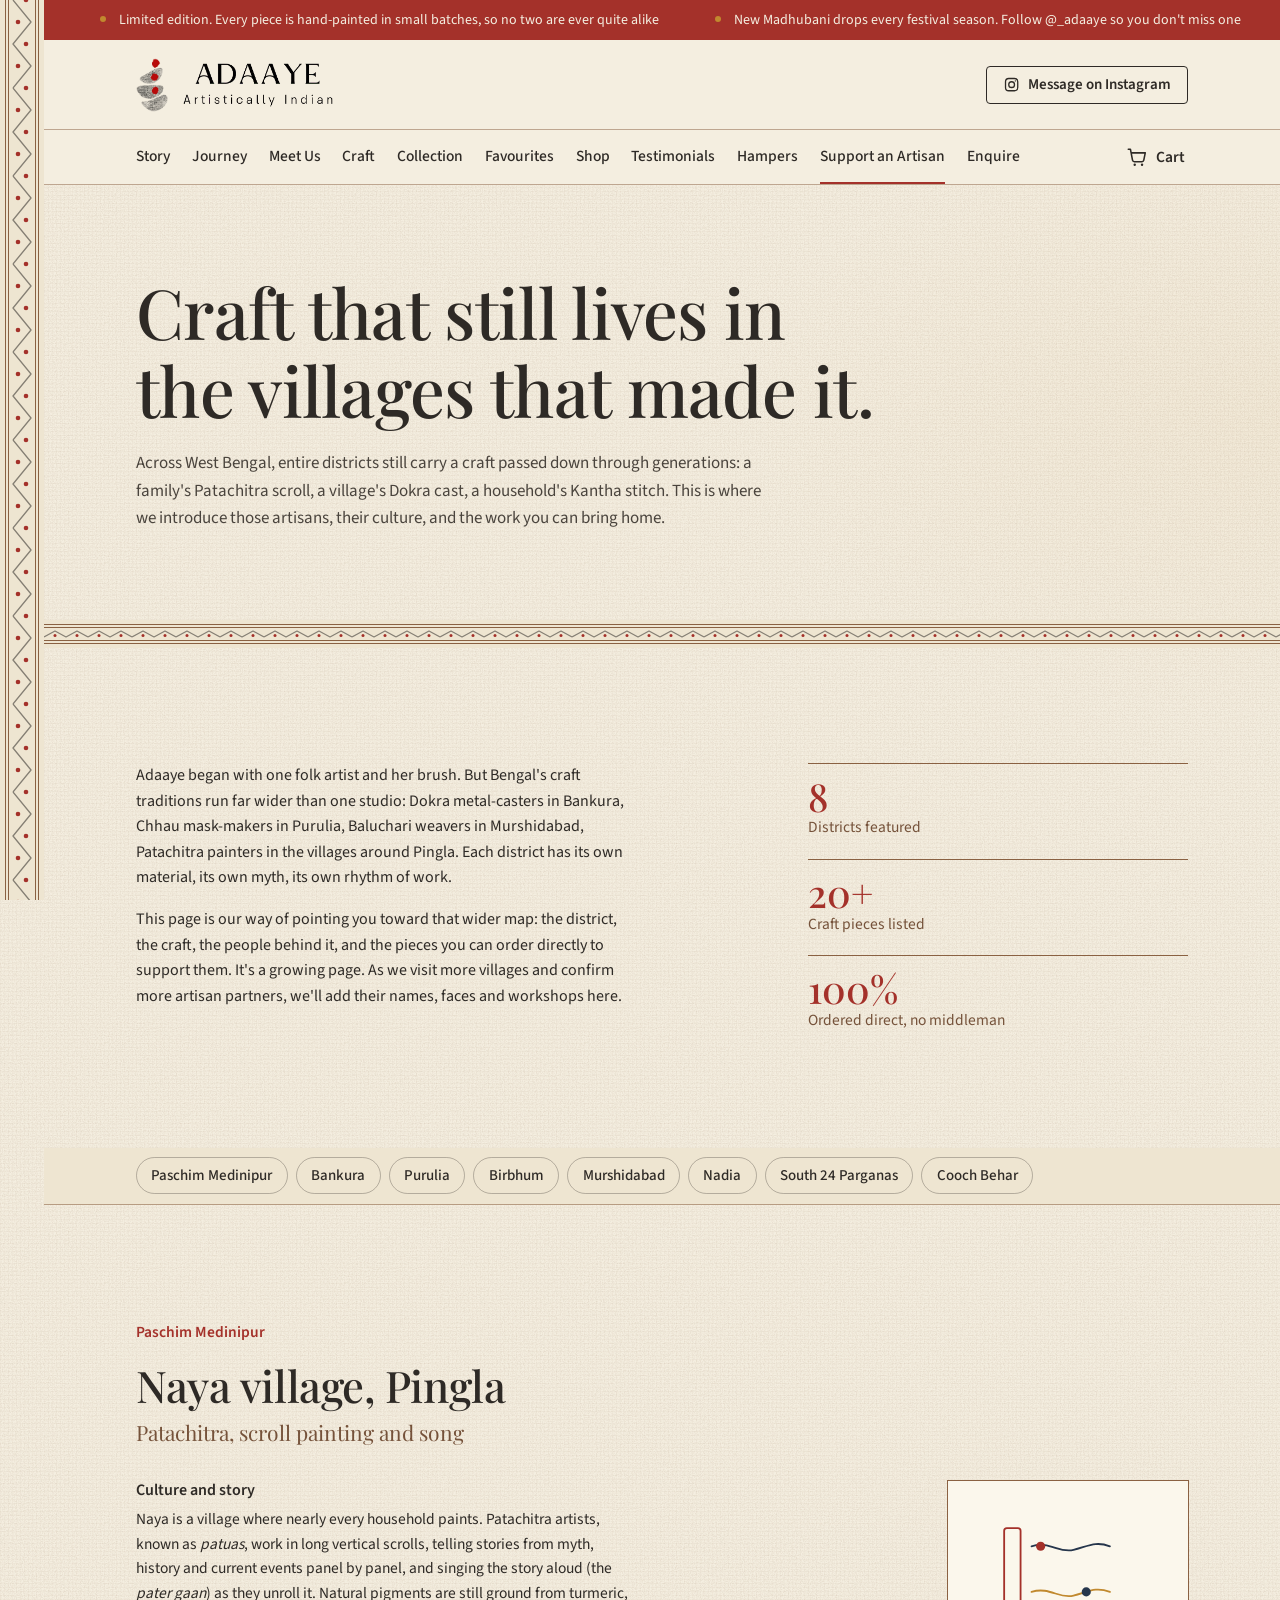
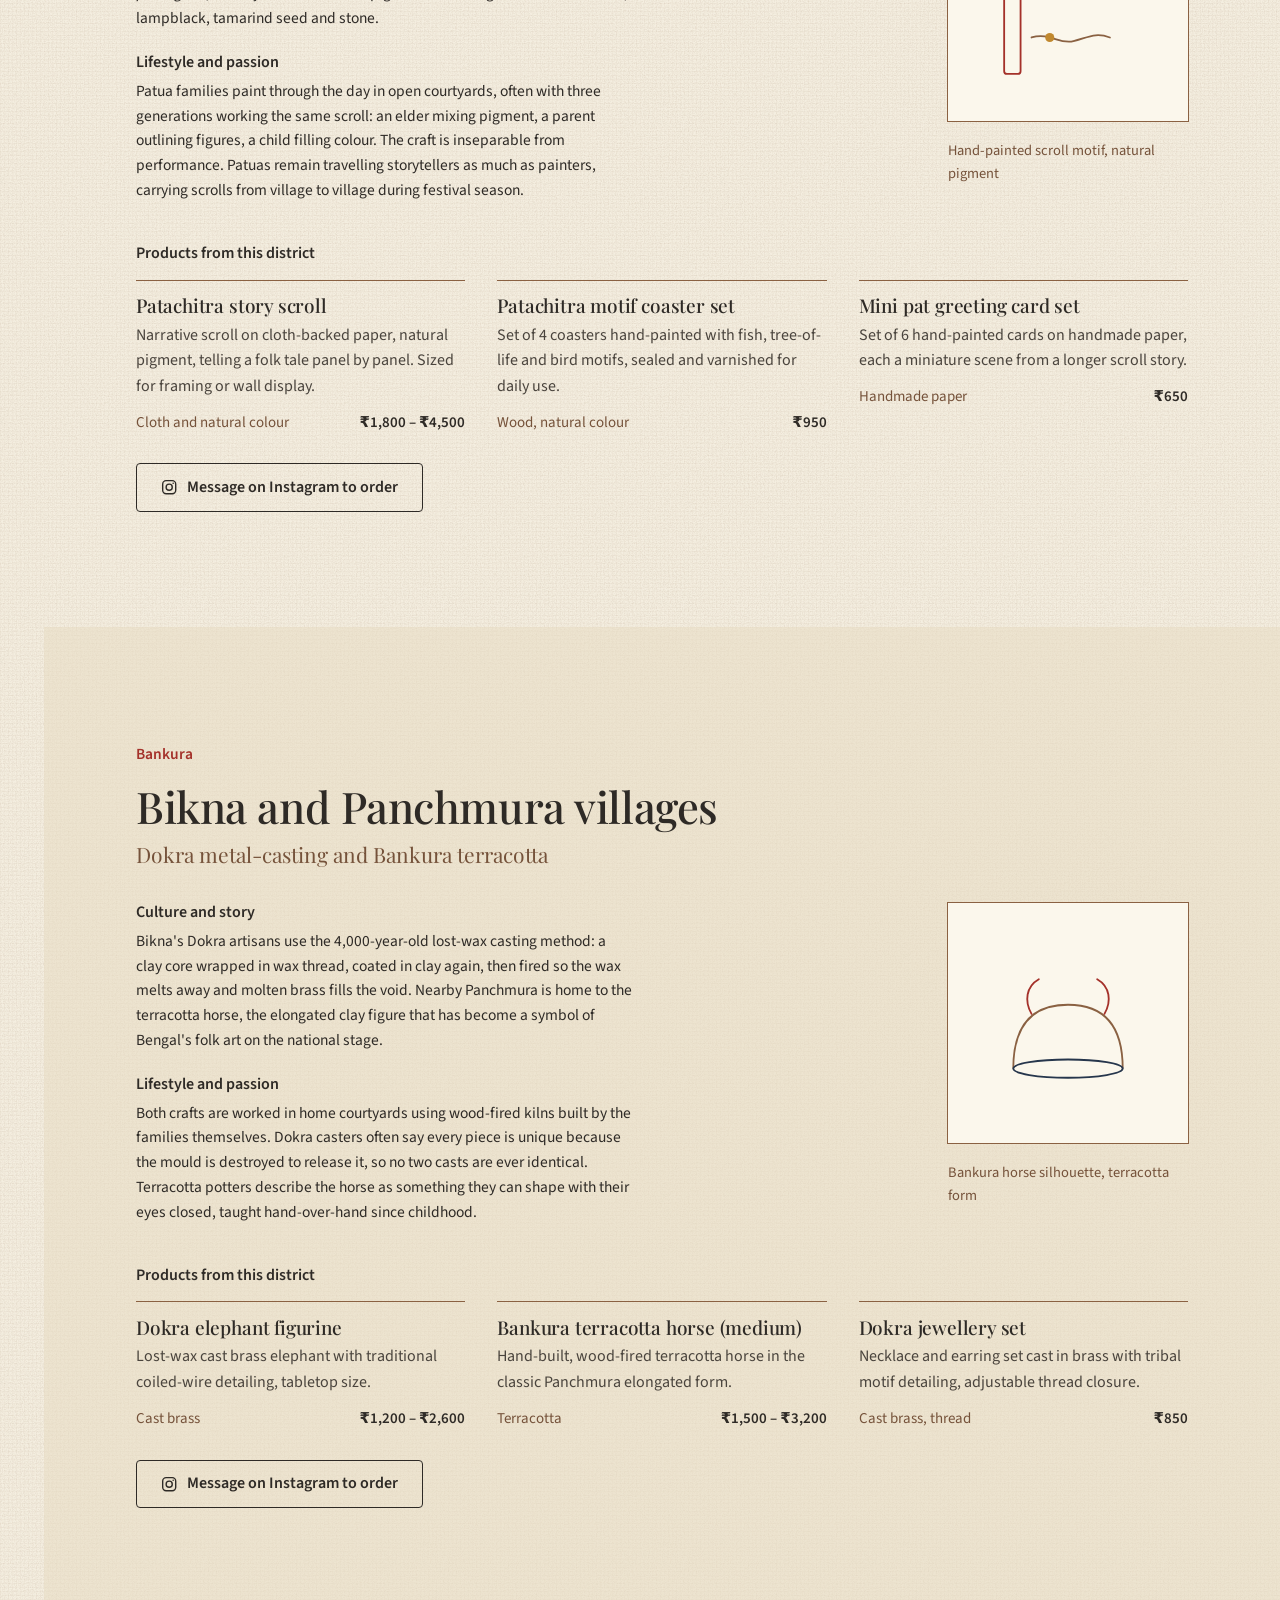
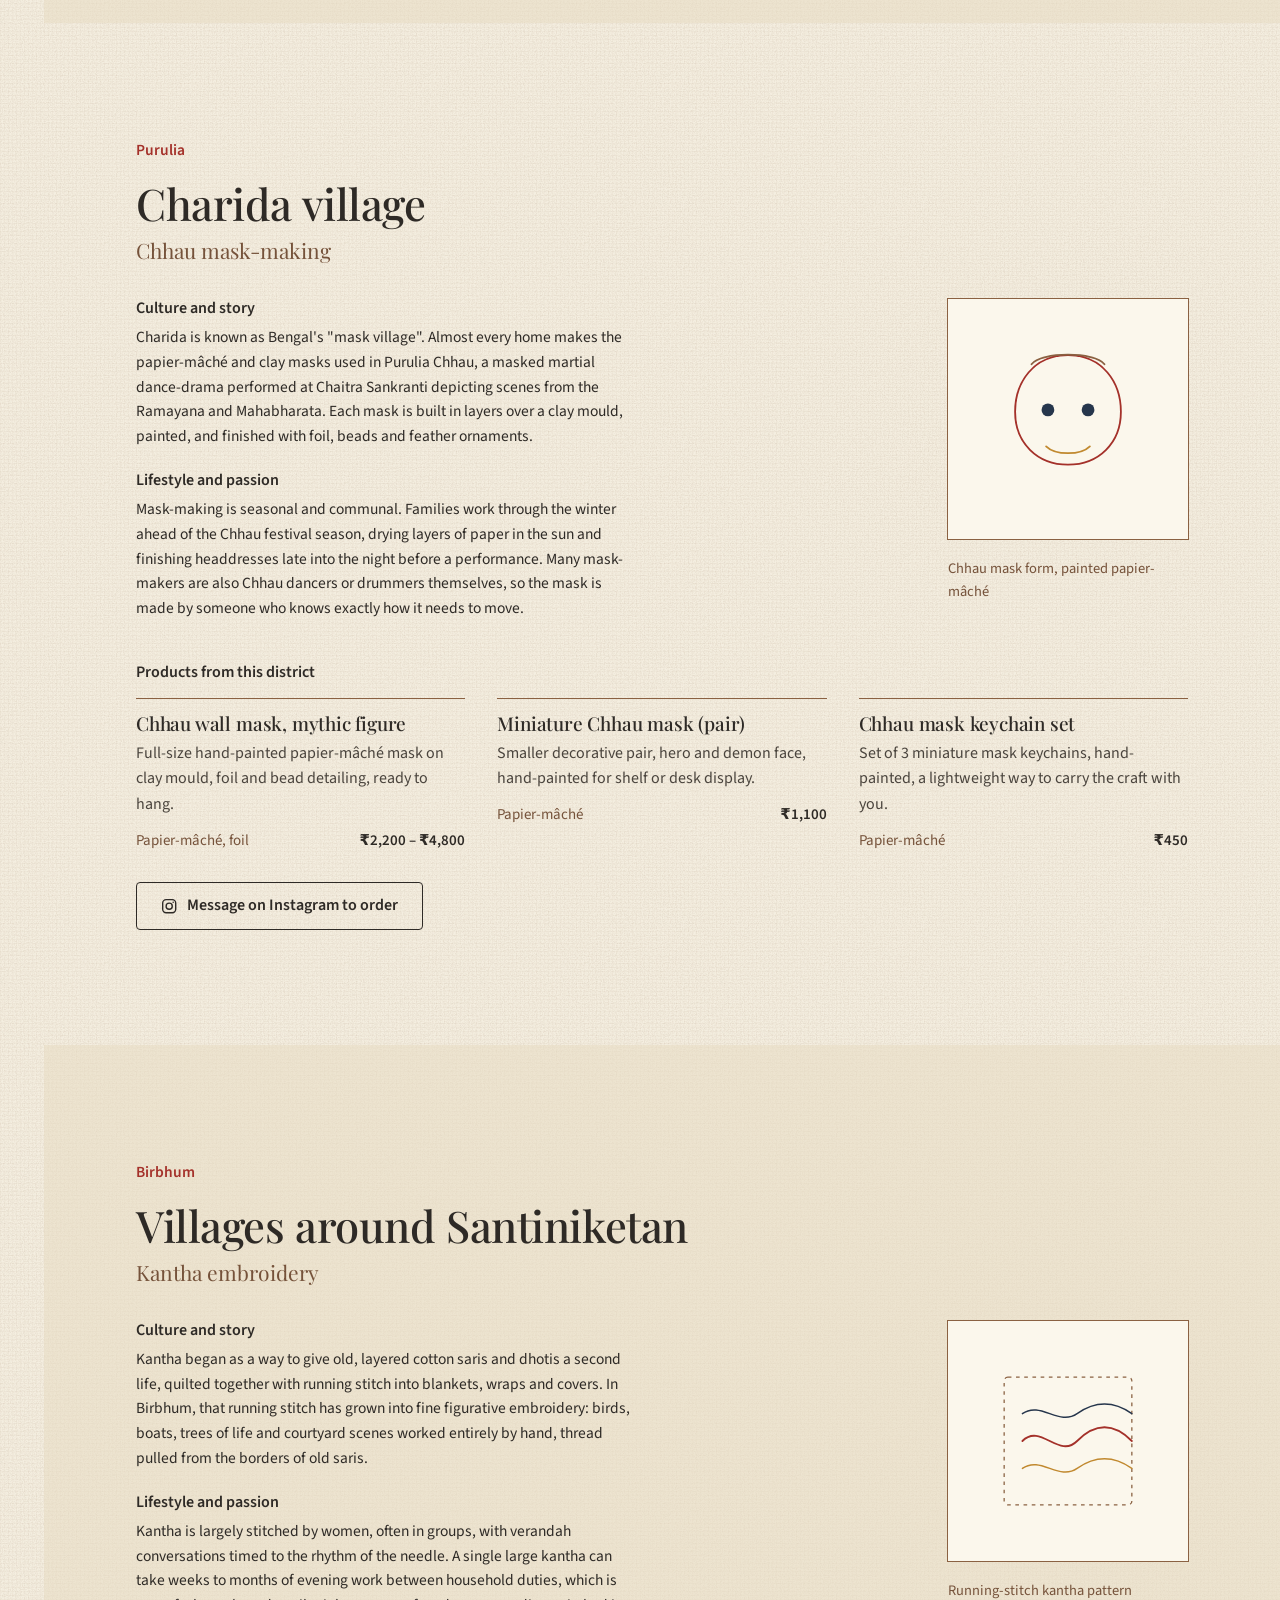
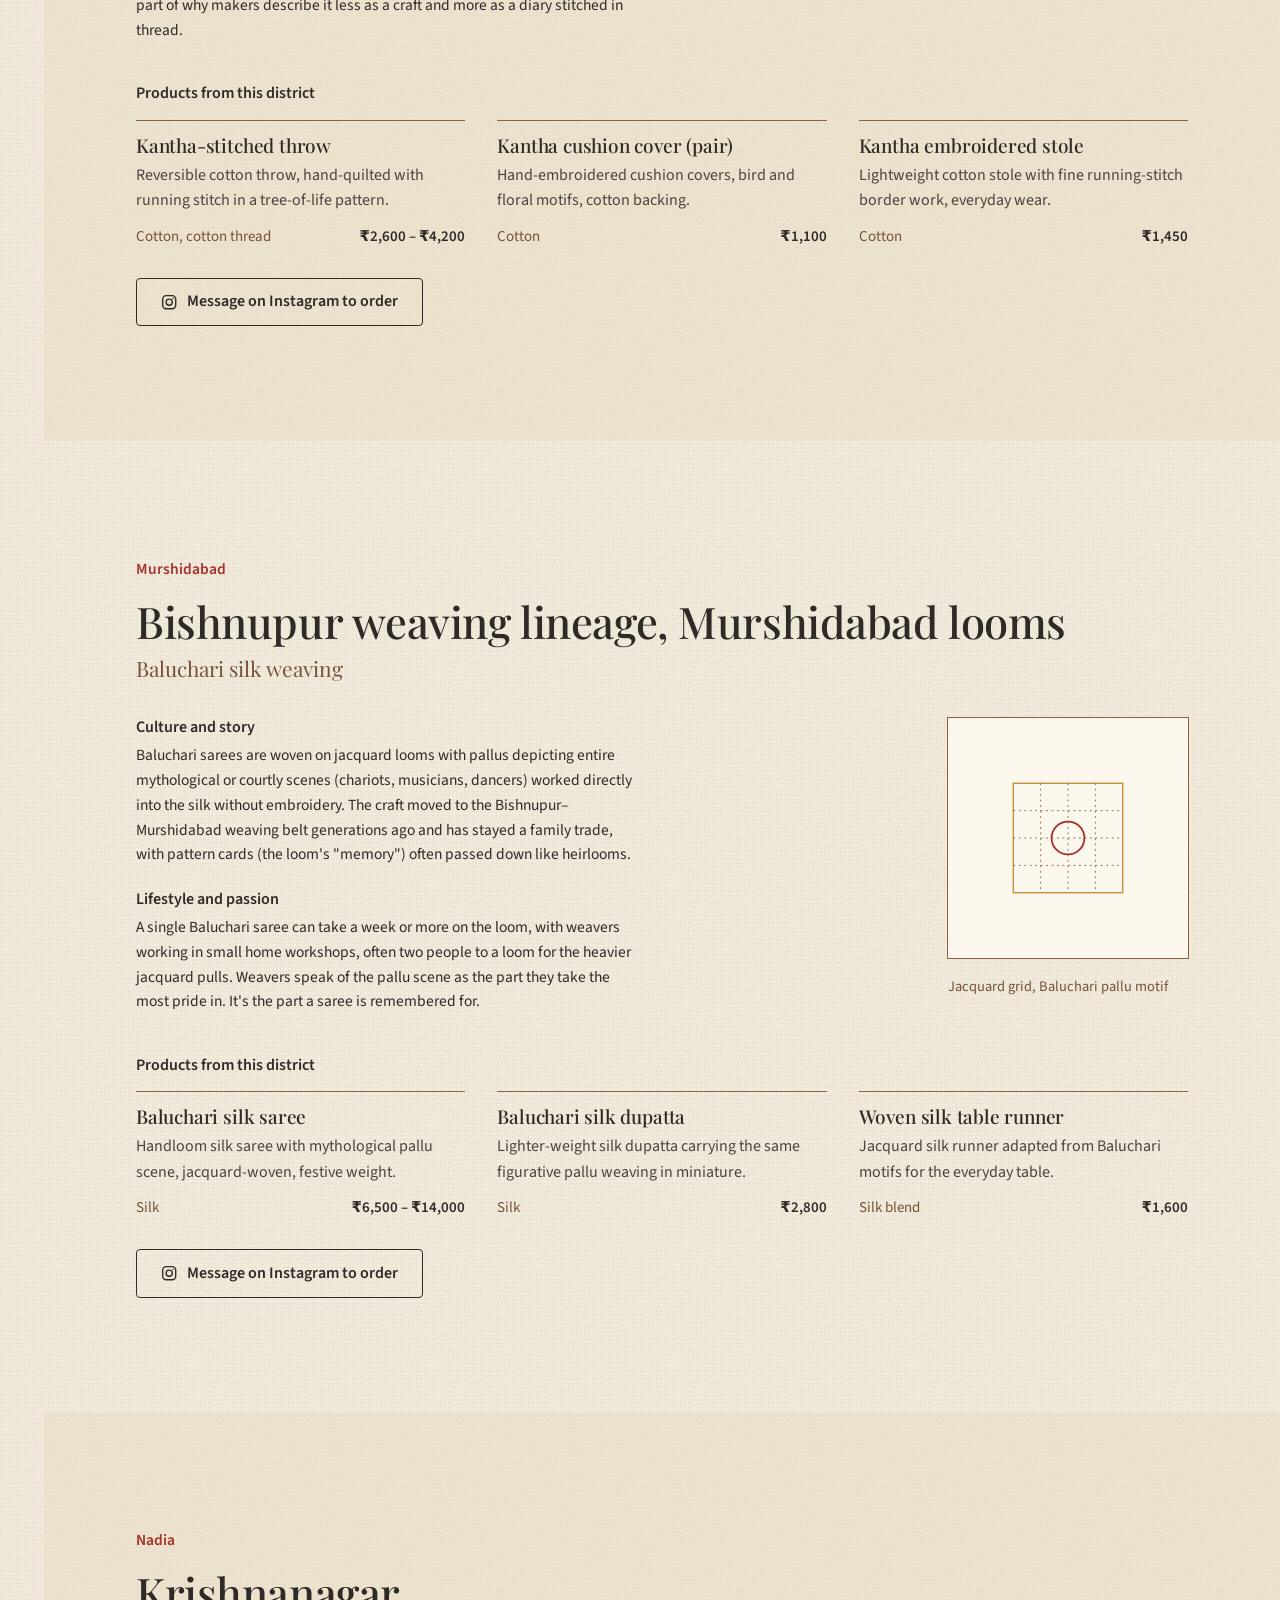
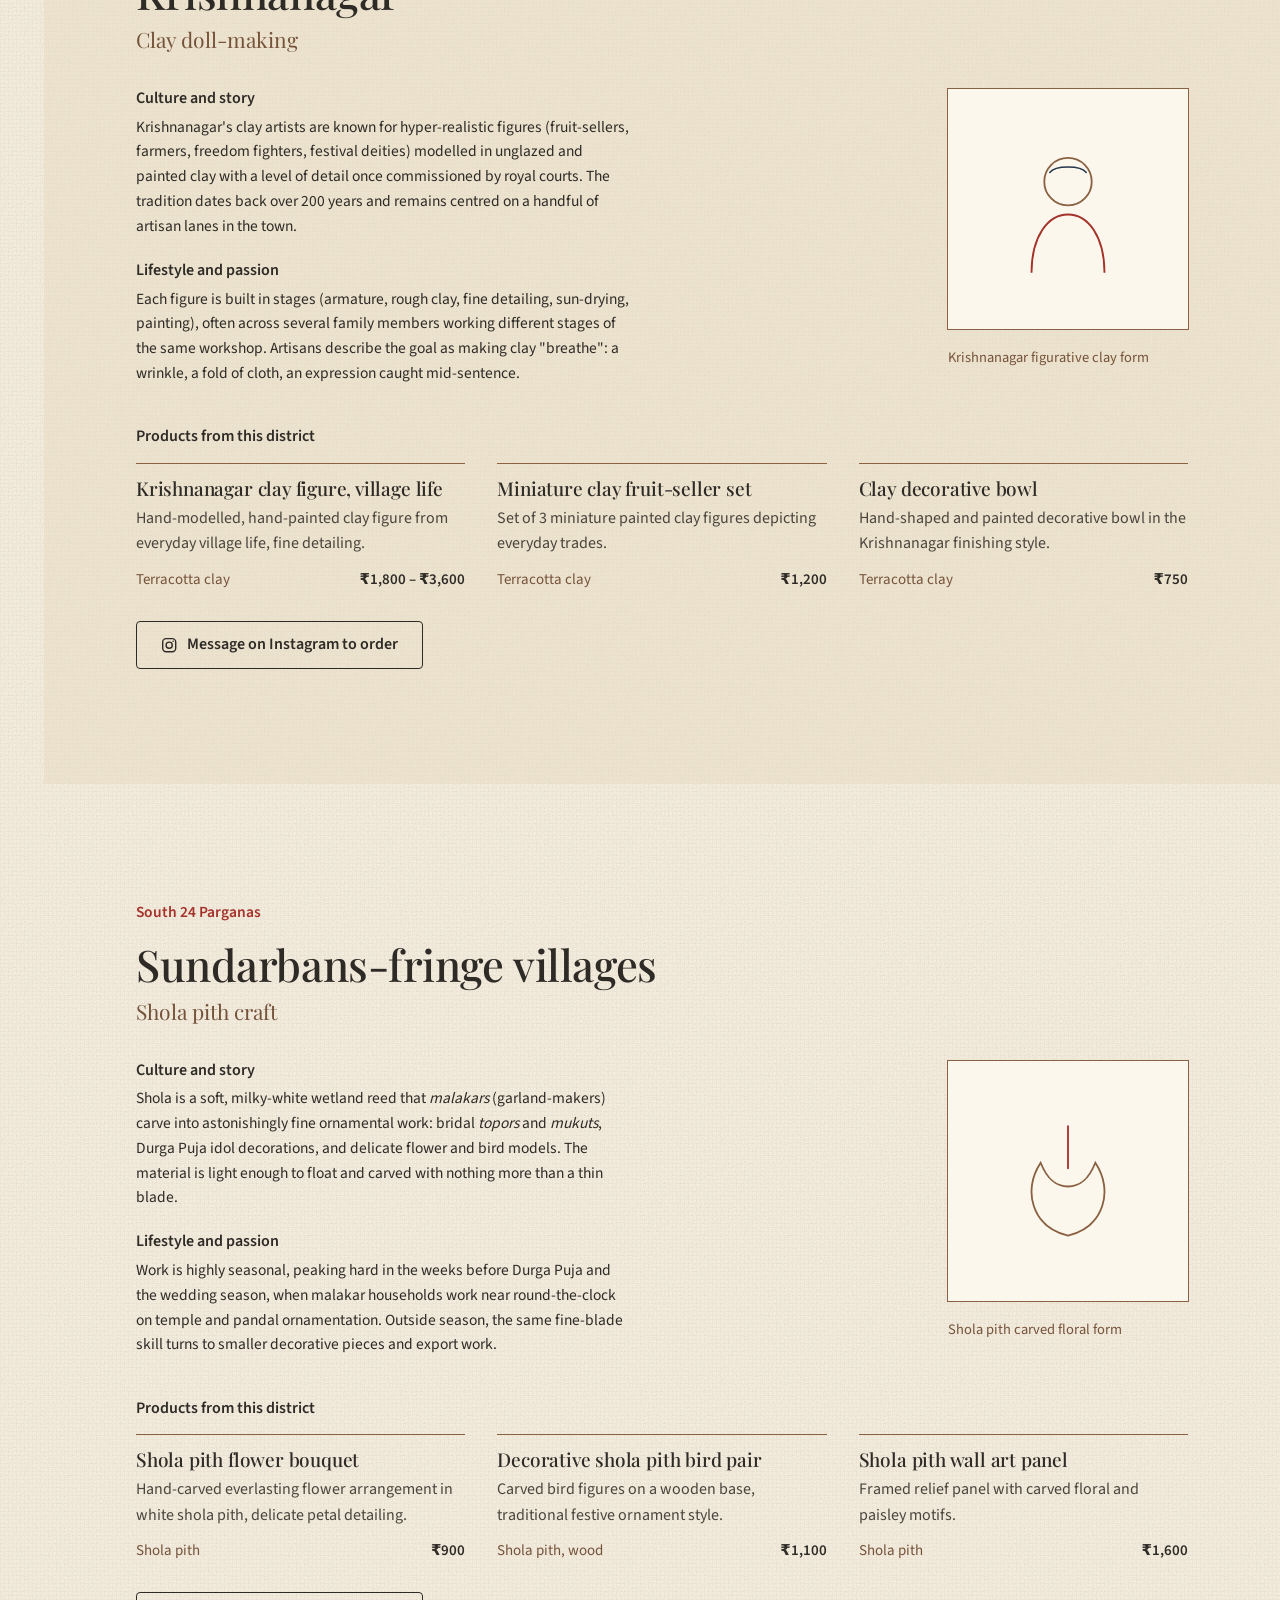
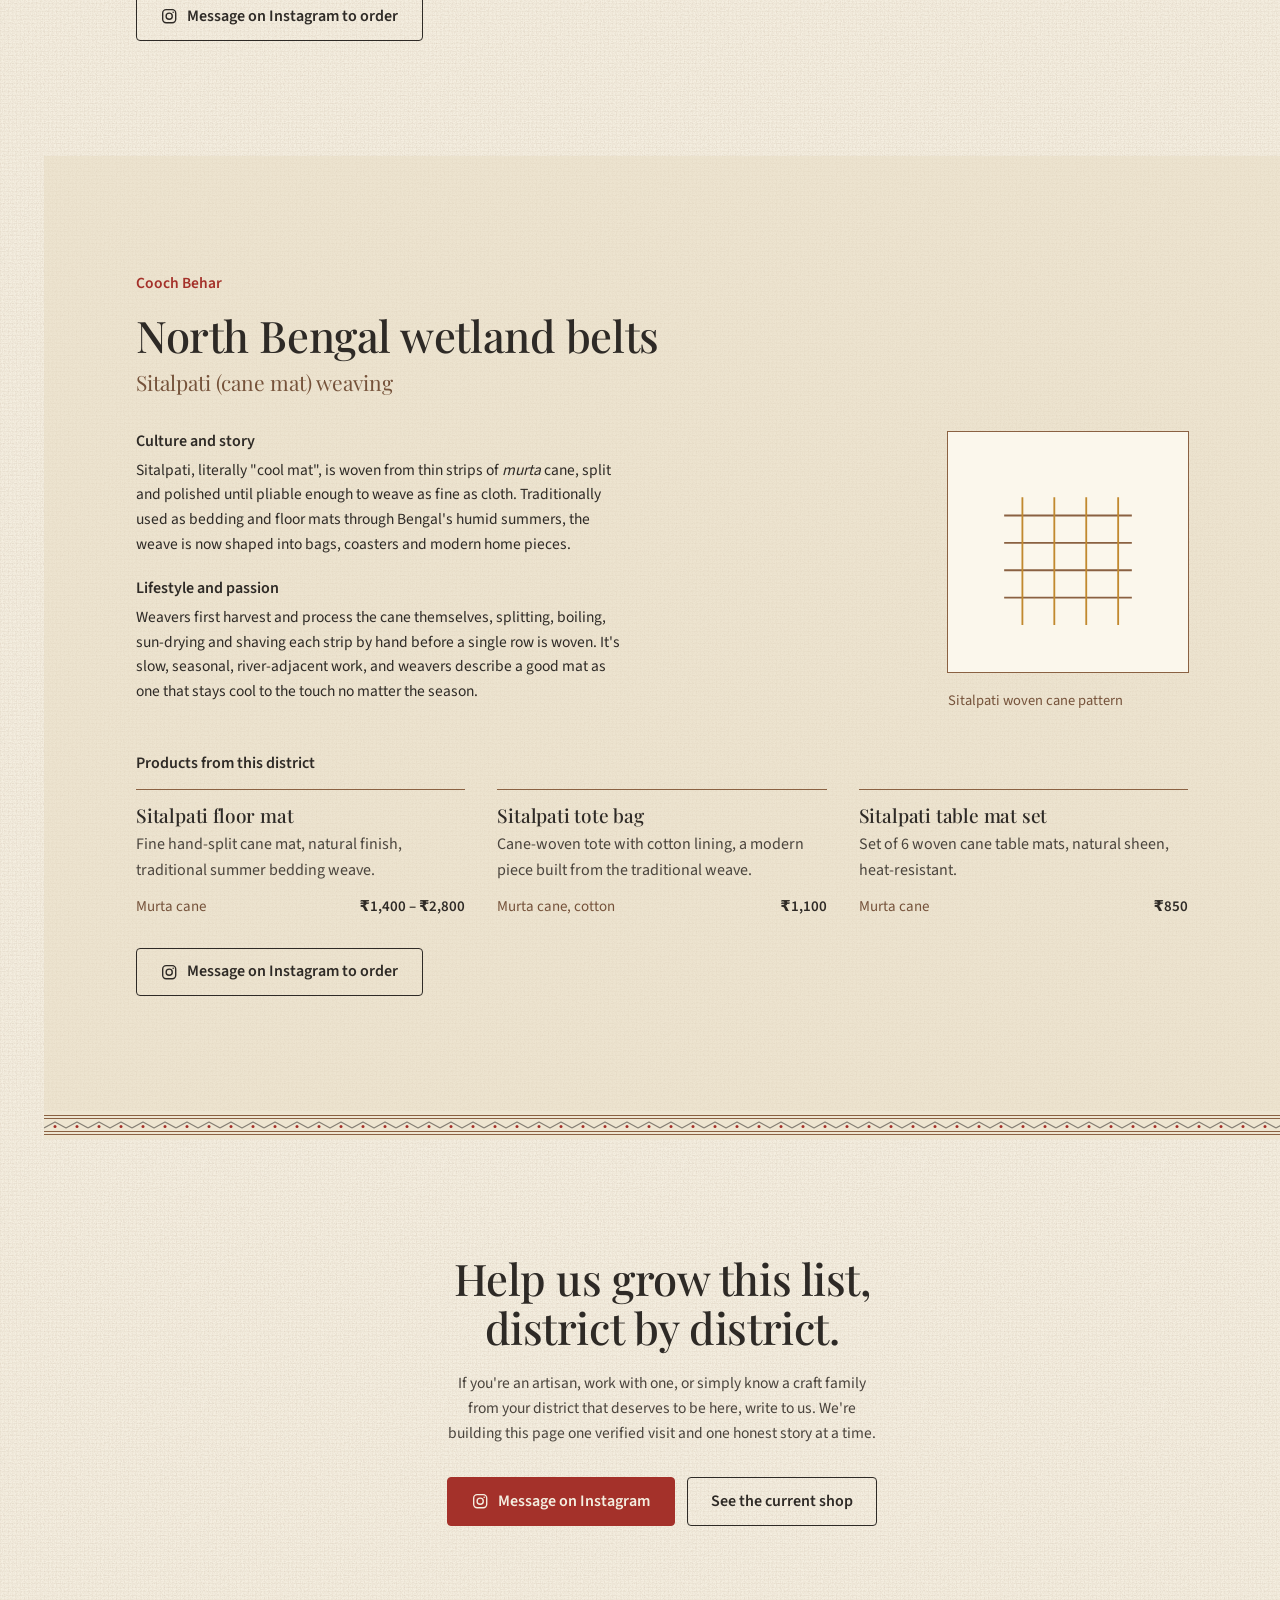
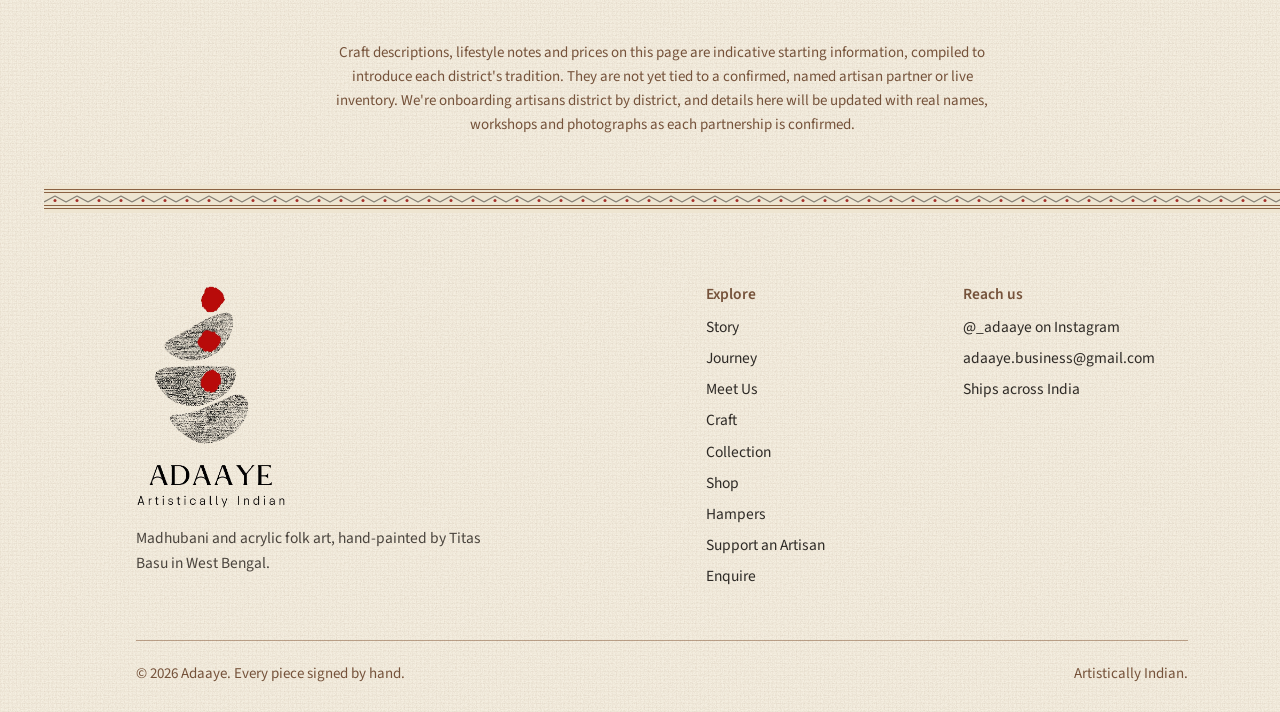
==== commit 078616ba: "Add files via upload" ====
--- a/artisans.html
+++ b/artisans.html
@@ -31,7 +31,7 @@
   <div class="wrap">
     <a class="brand" href="index.html" aria-label="Adaaye, home">
       <img src="assets/img/logo-mark-v2.webp" alt="" width="364" height="611">
-      <span class="brand-name">Adaaye<small>Artistically Indian</small></span>
+      <img class="brand-word" src="assets/img/logo-wordmark-v3.webp" alt="ADAAYE, Artistically Indian" width="561" height="170">
     </a>
     <div class="masthead-actions">
       <a class="btn btn--small" data-wa="Hi Adaaye! I'd like to place an order."><svg viewBox="0 0 24 24" fill="none" stroke="currentColor" stroke-width="1.8" stroke-linejoin="round" aria-hidden="true"><path d="M4 20l1.3-4.2A8 8 0 1 1 8.4 19L4 20z"/><path d="M9.4 8.7c-.4 2.5 3 5.9 5.6 5.8l.9-1.3-1.6-1-.9.7c-.9-.4-1.8-1.3-2.2-2.2l.7-.9-1-1.6-1.5.5z" fill="currentColor" stroke="none"/></svg>Order on WhatsApp</a>
@@ -473,7 +473,7 @@
   <div class="wrap">
     <div class="foot-top">
       <div class="foot-brand">
-        <img src="assets/img/logo-full-v2.webp" alt="Adaaye, Artistically Indian" width="571" height="852" loading="lazy">
+        <img src="assets/img/logo-full-v3.webp" alt="ADAAYE, Artistically Indian" width="561" height="837" loading="lazy">
         <p>Madhubani and acrylic folk art, hand-painted by Titas Basu in West Bengal.</p>
       </div>
       <div class="foot-cols">
@@ -513,5 +513,6 @@
 <script src="assets/js/products.js"></script>
 <script src="assets/js/qrcode.js"></script>
 <script src="assets/js/site.js"></script>
+
 </body>
 </html>
--- a/assets/css/styles.css
+++ b/assets/css/styles.css
@@ -145,6 +145,7 @@
 .masthead .wrap{ display:flex; align-items:center; justify-content:space-between; gap:1rem; padding-block:1.1rem; }
 .brand{ display:flex; align-items:center; gap:.85rem; text-decoration:none; }
 .brand img{ height:54px; width:auto; }
+.brand img.brand-word{ height:46px; }
 .brand-name{ font-family:var(--display); font-weight:500; font-size:1.75rem; line-height:1; color:var(--charcoal); letter-spacing:-.01em; }
 .brand-name small{ display:block; font-family:var(--text); font-weight:400; font-size:.8125rem; letter-spacing:.02em; color:var(--walnut); margin-top:.35rem; }
 .masthead-actions{ display:flex; align-items:center; gap:.6rem; }
@@ -163,6 +164,7 @@
 @media (max-width:999px){
   .masthead .wrap{ padding-block:.7rem; }
   .brand img{ height:42px; }
+  .brand img.brand-word{ height:36px; }
   .brand-name{ font-size:1.4rem; }
   .brand-name small{ font-size:.75rem; margin-top:.25rem; }
   .masthead-actions{ display:none; }
